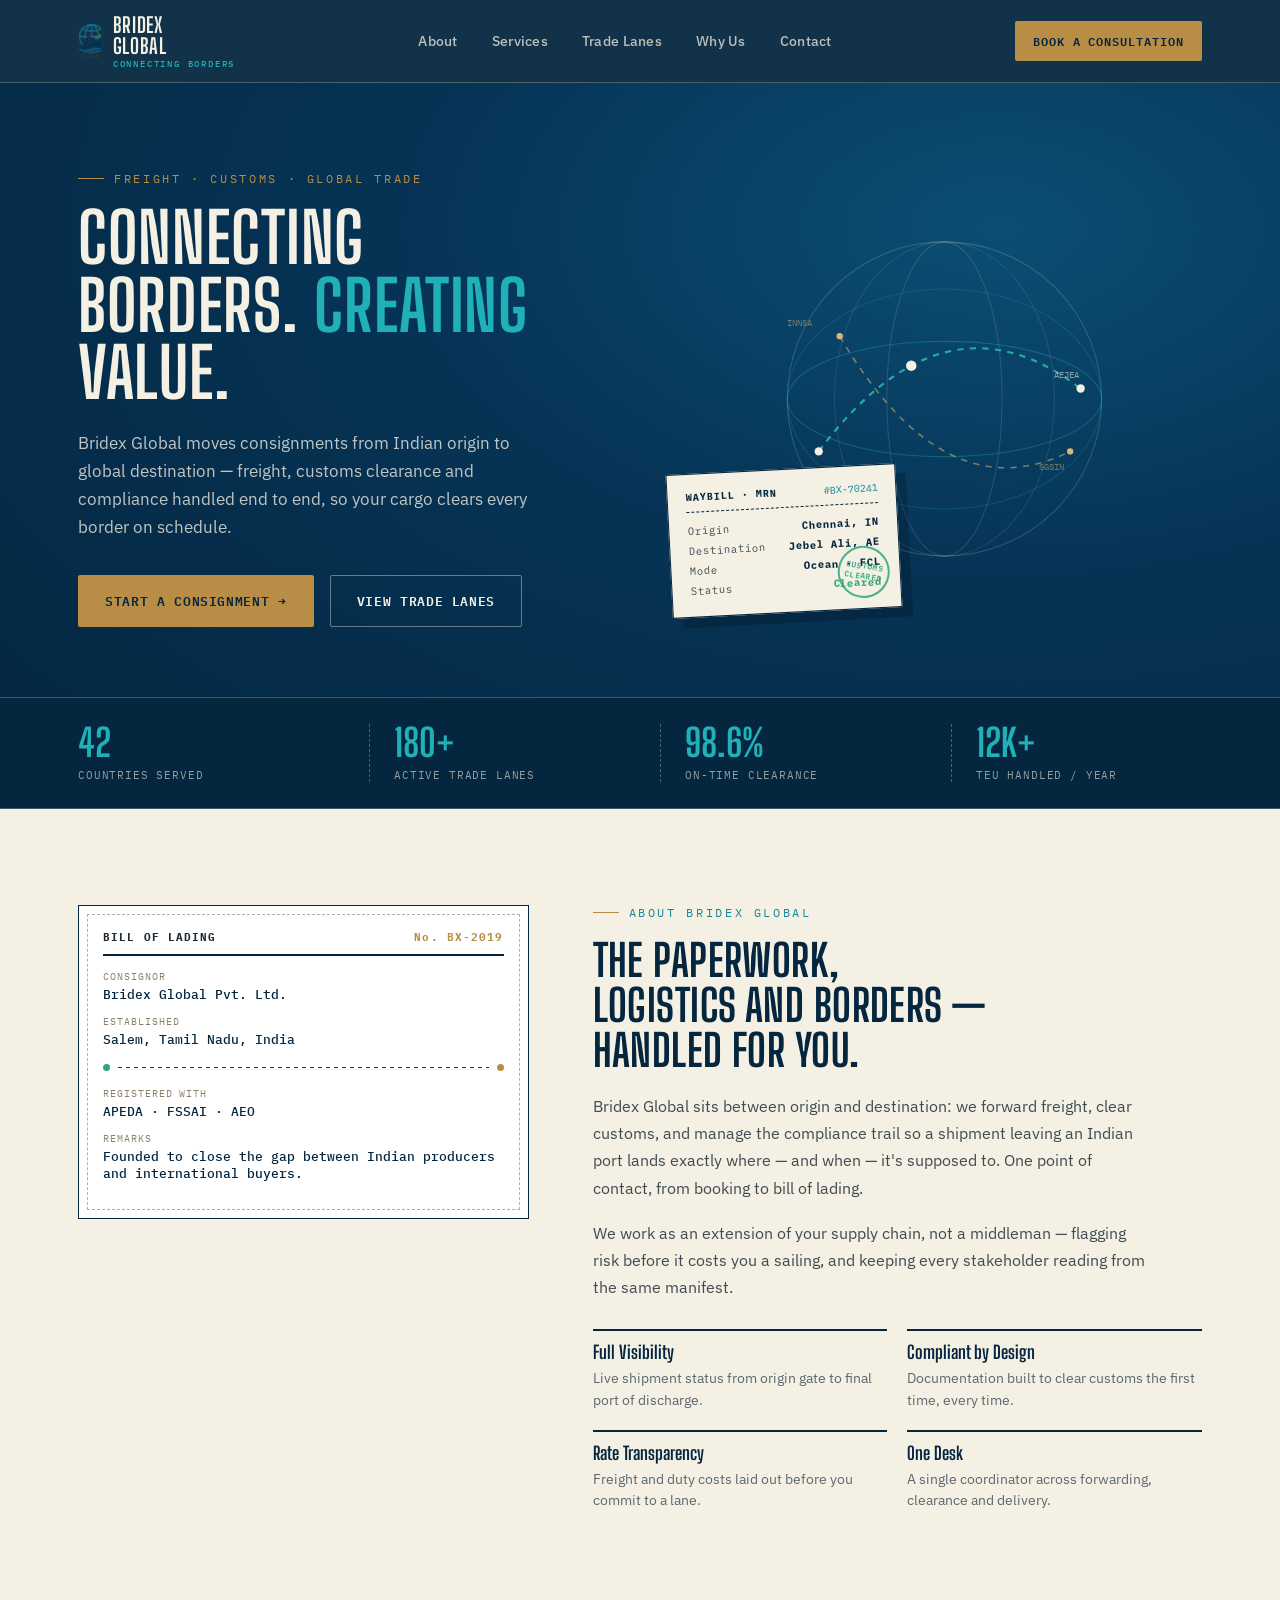
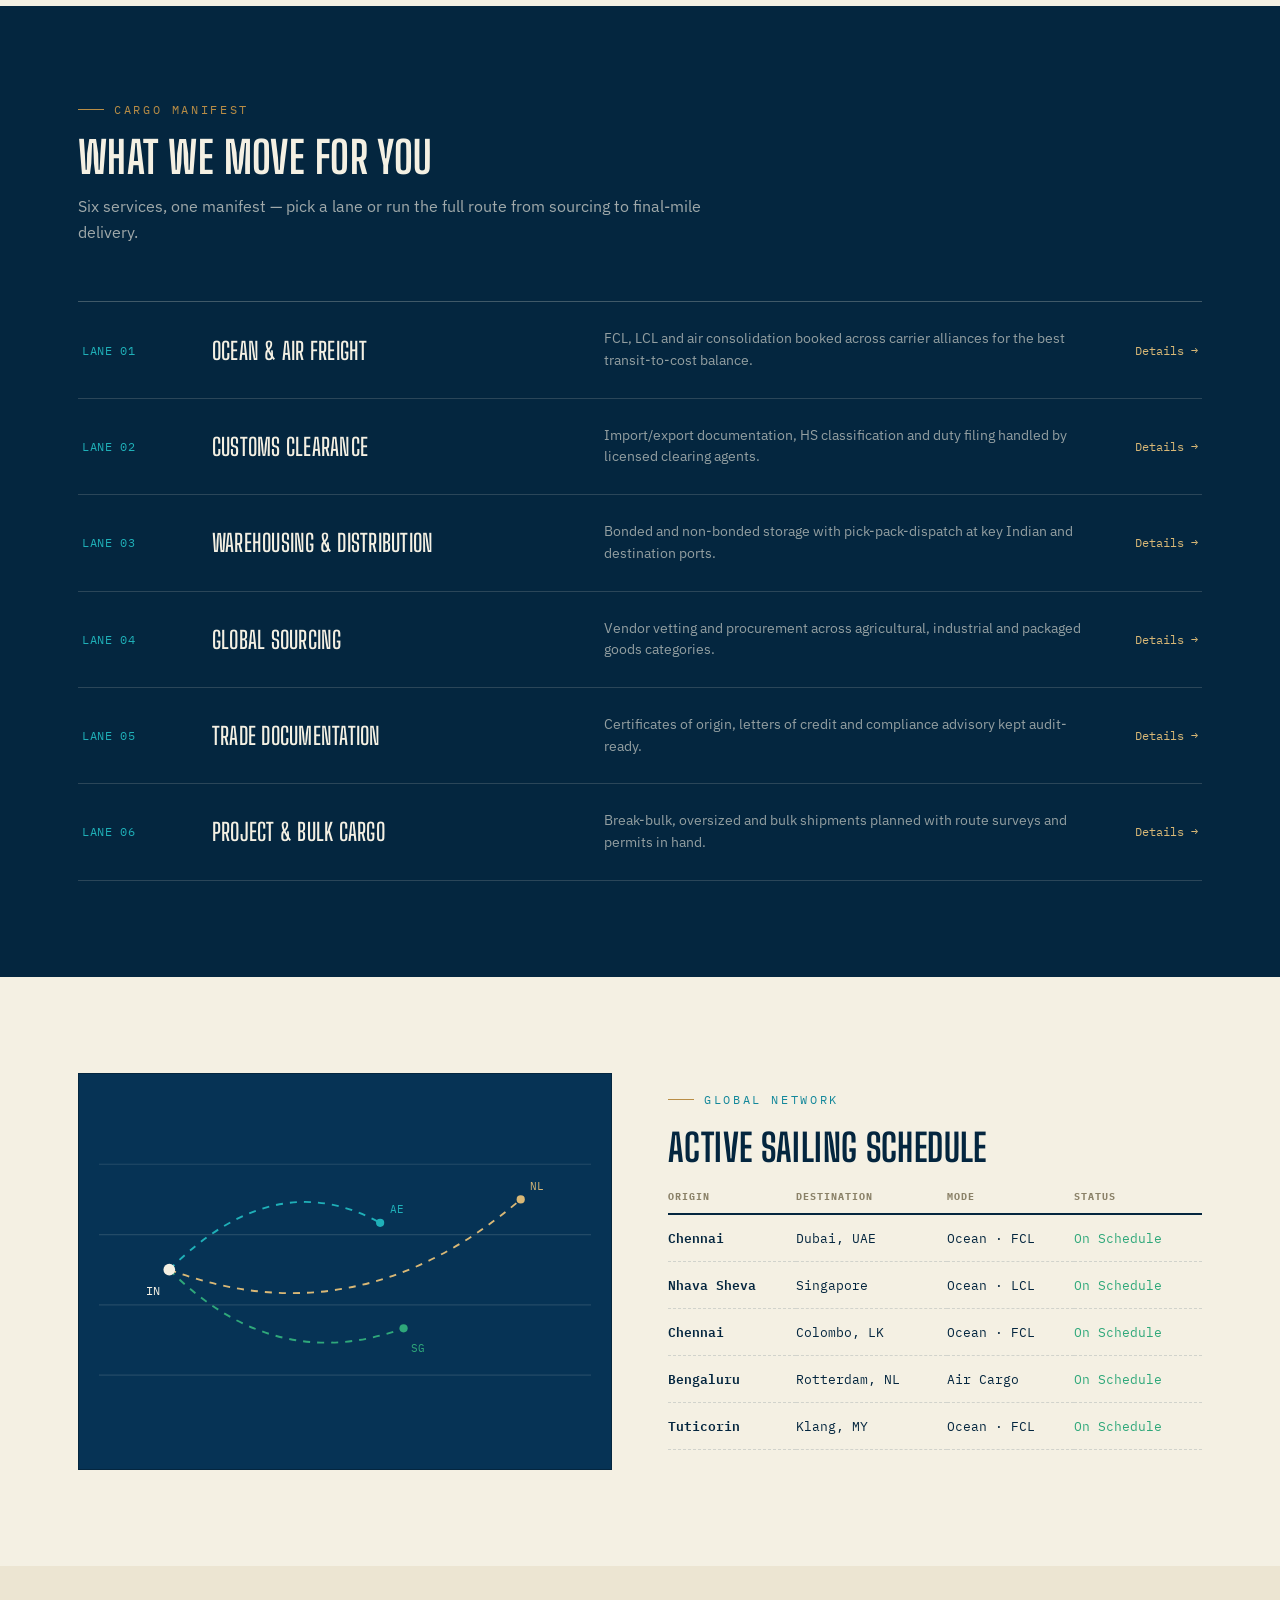
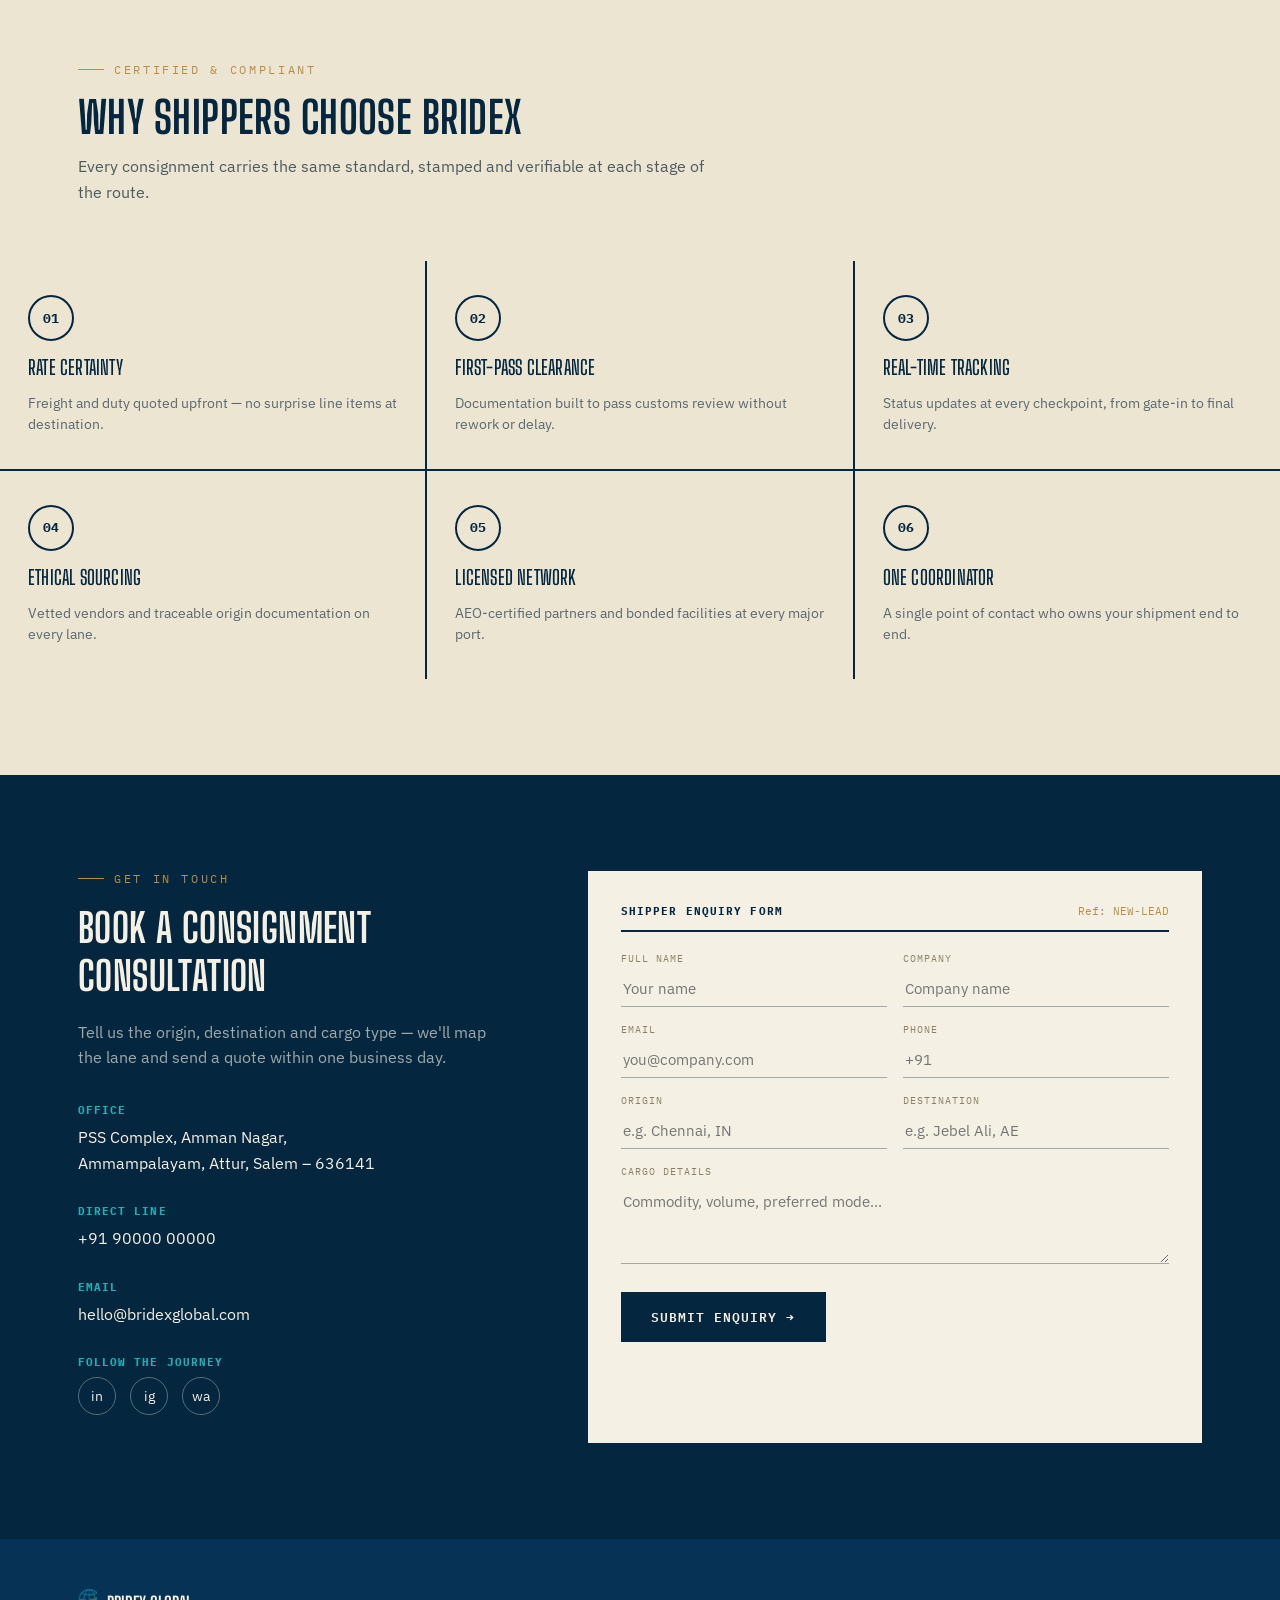
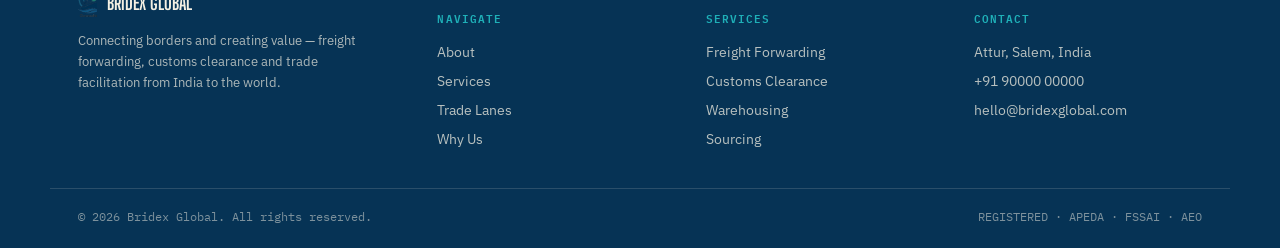
==== index.html @ 154c0a89 "Inital commit" ====
<!DOCTYPE html>
<html lang="en">
<head>
<meta charset="UTF-8">
<meta name="viewport" content="width=device-width, initial-scale=1.0">
<title>Bridex Global — Connecting Borders and Creating Value</title>
<meta name="description" content="Bridex Global is a freight forwarding, customs clearance and global trade facilitation partner connecting India to markets worldwide.">
<link rel="icon" href="assets/icon-web.png">
<link rel="preconnect" href="https://fonts.googleapis.com">
<link rel="preconnect" href="https://fonts.gstatic.com" crossorigin>
<link href="https://fonts.googleapis.com/css2?family=Big+Shoulders+Display:wght@500;600;700;800&family=IBM+Plex+Mono:wght@400;500;600&family=IBM+Plex+Sans:wght@400;500;600;700&display=swap" rel="stylesheet">
<style>
  :root{
    --navy-ink:#04263f;
    --navy:#063355;
    --navy-2:#0a4066;
    --teal:#12879a;
    --teal-bright:#1fb0b8;
    --sea-green:#2fa87a;
    --paper:#f4f0e3;
    --paper-2:#ece5d2;
    --brass:#b98d46;
    --brass-light:#d9b876;
    --ink:#1c2b33;
    --line:rgba(4,38,63,0.14);
    --line-light:rgba(244,240,227,0.24);
    --max:1180px;
    --radius:2px;
  }
  *{box-sizing:border-box;}
  html{scroll-behavior:smooth;}
  body{
    margin:0;
    background:var(--paper);
    color:var(--ink);
    font-family:'IBM Plex Sans', sans-serif;
    -webkit-font-smoothing:antialiased;
  }
  h1,h2,h3,h4{
    font-family:'Big Shoulders Display', sans-serif;
    text-transform:uppercase;
    letter-spacing:0.01em;
    margin:0;
    font-weight:700;
    color:var(--navy-ink);
  }
  .mono{font-family:'IBM Plex Mono', monospace;}
  a{color:inherit;text-decoration:none;}
  img{max-width:100%;display:block;}
  .wrap{max-width:var(--max);margin:0 auto;padding:0 28px;}
  .eyebrow{
    font-family:'IBM Plex Mono', monospace;
    font-size:12px;
    letter-spacing:0.22em;
    text-transform:uppercase;
    color:var(--brass);
    display:flex;
    align-items:center;
    gap:10px;
    margin-bottom:18px;
  }
  .eyebrow::before{content:"";width:26px;height:1px;background:var(--brass);display:inline-block;}
  :focus-visible{outline:2px solid var(--brass);outline-offset:3px;}

  /* ================= NAV ================= */
  header{
    position:sticky;top:0;z-index:100;
    background:rgba(4,38,63,0.94);
    backdrop-filter:blur(8px);
    border-bottom:1px solid var(--line-light);
  }
  .nav{
    max-width:var(--max);margin:0 auto;padding:14px 28px;
    display:flex;align-items:center;justify-content:space-between;
    gap:24px;
  }
  .brand{display:flex;align-items:center;gap:12px;color:var(--paper);}
  .brand img{height:34px;width:auto;}
  .brand .word{font-family:'Big Shoulders Display';font-weight:700;font-size:21px;letter-spacing:0.03em;line-height:1;}
  .brand .word span{display:block;font-family:'IBM Plex Mono';font-size:9px;letter-spacing:0.2em;color:var(--teal-bright);font-weight:500;margin-top:3px;}
  nav.links{display:flex;gap:34px;}
  nav.links a{
    color:var(--paper);opacity:0.75;font-size:14px;font-weight:500;
    letter-spacing:0.02em;
    transition:opacity .2s;
    position:relative;
  }
  nav.links a:hover{opacity:1;}
  .nav-cta{
    background:var(--brass);color:var(--navy-ink);
    font-family:'IBM Plex Mono';font-size:12px;font-weight:600;
    letter-spacing:0.08em;text-transform:uppercase;
    padding:10px 18px;border-radius:var(--radius);
    white-space:nowrap;
    transition:background .2s;
  }
  .nav-cta:hover{background:var(--brass-light);}
  .burger{display:none;flex-direction:column;gap:5px;background:none;border:none;cursor:pointer;padding:6px;}
  .burger span{width:22px;height:2px;background:var(--paper);display:block;}

  /* ================= HERO ================= */
  .hero{
    background:radial-gradient(ellipse at 78% 20%, #0b4e73 0%, var(--navy) 42%, var(--navy-ink) 100%);
    color:var(--paper);
    padding:88px 0 0;
    position:relative;
    overflow:hidden;
  }
  .hero .wrap{
    display:grid;grid-template-columns:1.05fr 0.95fr;gap:40px;
    align-items:center;
    padding-bottom:70px;
  }
  .hero h1{
    color:var(--paper);
    font-size:clamp(40px,5.4vw,70px);
    line-height:0.98;
    margin-bottom:22px;
  }
  .hero h1 .accent{color:var(--teal-bright);}
  .hero p.lead{
    font-size:17px;line-height:1.65;color:rgba(244,240,227,0.78);
    max-width:480px;margin-bottom:34px;
  }
  .btn-row{display:flex;gap:16px;flex-wrap:wrap;}
  .btn{
    padding:14px 26px;border-radius:var(--radius);
    font-family:'IBM Plex Mono';font-size:13px;font-weight:600;
    letter-spacing:0.05em;text-transform:uppercase;
    display:inline-flex;align-items:center;gap:10px;
    transition:transform .2s, background .2s, border-color .2s;
    border:1px solid transparent;
  }
  .btn-primary{background:var(--brass);color:var(--navy-ink);}
  .btn-primary:hover{background:var(--brass-light);transform:translateY(-2px);}
  .btn-ghost{border-color:rgba(244,240,227,0.4);color:var(--paper);}
  .btn-ghost:hover{border-color:var(--teal-bright);color:var(--teal-bright);transform:translateY(-2px);}

  /* globe/manifest visual */
  .hero-visual{position:relative;height:440px;}
  .globe-svg{width:100%;height:100%;}
  .manifest-card{
    position:absolute;left:-18px;bottom:6px;
    width:230px;background:var(--paper);color:var(--navy-ink);
    border:1px solid var(--navy-ink);
    padding:16px 18px;
    box-shadow:10px 10px 0 rgba(0,0,0,0.18);
    transform:rotate(-3deg);
  }
  .manifest-card .mc-head{
    display:flex;justify-content:space-between;align-items:baseline;
    border-bottom:1px dashed var(--navy-ink);padding-bottom:8px;margin-bottom:8px;
  }
  .manifest-card .mc-head b{font-family:'IBM Plex Mono';font-size:10px;letter-spacing:0.1em;}
  .manifest-card .mc-head span{font-family:'IBM Plex Mono';font-size:10px;color:var(--teal);}
  .manifest-card .mc-row{
    display:flex;justify-content:space-between;
    font-family:'IBM Plex Mono';font-size:10.5px;padding:3px 0;color:#3a4a52;
  }
  .manifest-card .mc-row b{color:var(--navy-ink);}
  .manifest-card .stamp{
    position:absolute;right:10px;bottom:10px;
    width:52px;height:52px;border-radius:50%;
    border:2px solid var(--sea-green);color:var(--sea-green);
    display:flex;align-items:center;justify-content:center;
    font-family:'IBM Plex Mono';font-size:8px;font-weight:700;
    letter-spacing:0.05em;text-align:center;line-height:1.2;
    transform:rotate(12deg);opacity:0.85;
  }

  /* ================= MANIFEST STRIP ================= */
  .strip{
    background:var(--navy-ink);
    border-top:1px solid var(--line-light);
    border-bottom:1px solid var(--line-light);
  }
  .strip .wrap{
    display:grid;grid-template-columns:repeat(4,1fr);
    padding:26px 28px;
  }
  .strip .item{
    padding:0 24px;border-left:1px dashed rgba(244,240,227,0.3);
    color:var(--paper);
  }
  .strip .item:first-child{border-left:none;padding-left:0;}
  .strip .num{
    font-family:'Big Shoulders Display';font-size:38px;font-weight:700;
    color:var(--teal-bright);line-height:1;
  }
  .strip .label{
    font-family:'IBM Plex Mono';font-size:10.5px;letter-spacing:0.08em;
    text-transform:uppercase;color:rgba(244,240,227,0.6);margin-top:6px;
  }

  /* ================= SECTION generic ================= */
  section{padding:96px 0;}
  .section-head{max-width:640px;margin-bottom:56px;}
  .section-head h2{font-size:clamp(30px,3.6vw,44px);line-height:1.02;}
  .section-head p{font-size:16px;color:#4c5a61;margin-top:14px;line-height:1.6;}

  /* ================= ABOUT ================= */
  .about{background:var(--paper);}
  .about .wrap{display:grid;grid-template-columns:0.85fr 1.15fr;gap:64px;align-items:start;}
  .waybill{
    background:#fff;border:1px solid var(--navy-ink);padding:24px;
    position:relative;
  }
  .waybill::before{
    content:"";position:absolute;inset:8px;border:1px dashed rgba(4,38,63,0.35);pointer-events:none;
  }
  .waybill .wb-top{
    display:flex;justify-content:space-between;border-bottom:2px solid var(--navy-ink);
    padding-bottom:10px;margin-bottom:14px;
  }
  .waybill .wb-top b{font-family:'IBM Plex Mono';font-size:11px;letter-spacing:0.1em;}
  .waybill .wb-top .no{color:var(--brass);}
  .waybill .field{margin-bottom:12px;}
  .waybill .field label{
    display:block;font-family:'IBM Plex Mono';font-size:9.5px;letter-spacing:0.1em;
    text-transform:uppercase;color:#8a8168;margin-bottom:3px;
  }
  .waybill .field .val{font-family:'IBM Plex Mono';font-size:13px;color:var(--navy-ink);font-weight:500;}
  .waybill .route-line{
    display:flex;align-items:center;gap:8px;margin:16px 0;
    font-family:'IBM Plex Mono';font-size:12px;color:var(--navy);
  }
  .waybill .route-line .dot{width:7px;height:7px;border-radius:50%;background:var(--sea-green);}
  .waybill .route-line .dash{flex:1;height:1px;background:repeating-linear-gradient(90deg,var(--navy) 0 4px,transparent 4px 8px);}

  .about-copy h2{font-size:clamp(30px,3.6vw,44px);margin-bottom:20px;line-height:1.02;}
  .about-copy p{font-size:16px;line-height:1.7;color:#3f4b52;margin-bottom:18px;max-width:560px;}
  .value-list{list-style:none;margin:28px 0 0;padding:0;display:grid;grid-template-columns:1fr 1fr;gap:20px;}
  .value-list li{
    border-top:2px solid var(--navy-ink);padding-top:10px;
  }
  .value-list li b{display:block;font-family:'Big Shoulders Display';font-size:18px;color:var(--navy-ink);margin-bottom:4px;}
  .value-list li span{font-size:13.5px;color:#5b6870;line-height:1.5;}

  /* ================= SERVICES (manifest ledger) ================= */
  .services{background:var(--navy-ink);color:var(--paper);}
  .services .section-head h2{color:var(--paper);}
  .services .section-head p{color:rgba(244,240,227,0.65);}
  .ledger{border-top:1px solid rgba(244,240,227,0.25);}
  .ledger-row{
    display:grid;grid-template-columns:110px 1fr 1.3fr 90px;
    gap:20px;align-items:center;
    padding:26px 4px;
    border-bottom:1px solid rgba(244,240,227,0.16);
    transition:background .2s;
  }
  .ledger-row:hover{background:rgba(244,240,227,0.04);}
  .ledger-row .lane{
    font-family:'IBM Plex Mono';font-size:12px;color:var(--teal-bright);letter-spacing:0.05em;
  }
  .ledger-row h3{font-size:24px;color:var(--paper);font-weight:600;letter-spacing:0.01em;}
  .ledger-row p{font-size:14px;color:rgba(244,240,227,0.6);line-height:1.55;margin:0;}
  .ledger-row .arrow{
    font-family:'IBM Plex Mono';font-size:12px;color:var(--brass-light);
    justify-self:end;display:flex;align-items:center;gap:6px;
  }

  /* ================= TRADE LANES / MAP ================= */
  .lanes{background:var(--paper);}
  .lanes .wrap{display:grid;grid-template-columns:1fr 1fr;gap:56px;align-items:center;}
  .lane-map{background:var(--navy);border:1px solid var(--navy-ink);padding:20px;}
  .schedule{border-collapse:collapse;width:100%;}
  .schedule th{
    text-align:left;font-family:'IBM Plex Mono';font-size:10px;letter-spacing:0.1em;
    text-transform:uppercase;color:#8a8168;padding:0 0 10px;border-bottom:2px solid var(--navy-ink);
  }
  .schedule td{
    font-family:'IBM Plex Mono';font-size:12.5px;padding:12px 0;
    border-bottom:1px dashed var(--line);color:var(--navy-ink);
  }
  .schedule td.port{font-weight:600;}
  .schedule td.status{color:var(--sea-green);}

  /* ================= WHY / STAMPS ================= */
  .why{background:var(--paper-2);}
  .stamp-grid{display:grid;grid-template-columns:repeat(3,1fr);gap:2px;background:var(--navy-ink);}
  .stamp-card{
    background:var(--paper-2);padding:34px 28px;min-height:190px;
    display:flex;flex-direction:column;gap:14px;
  }
  .stamp-ring{
    width:46px;height:46px;border-radius:50%;border:2px solid var(--navy-ink);
    display:flex;align-items:center;justify-content:center;
    font-family:'IBM Plex Mono';font-weight:700;font-size:13px;color:var(--navy-ink);
  }
  .stamp-card h4{font-size:20px;font-weight:600;color:var(--navy-ink);}
  .stamp-card p{font-size:13.5px;color:#5b6870;line-height:1.55;margin:0;}

  /* ================= CONTACT ================= */
  .contact{background:var(--navy-ink);color:var(--paper);}
  .contact .section-head h2{color:var(--paper);}
  .contact .section-head p{color:rgba(244,240,227,0.65);}
  .contact .wrap{display:grid;grid-template-columns:0.85fr 1.15fr;gap:56px;}
  .contact-info .ci-block{margin-bottom:28px;}
  .contact-info .ci-block b{
    display:block;font-family:'IBM Plex Mono';font-size:10.5px;letter-spacing:0.1em;
    text-transform:uppercase;color:var(--teal-bright);margin-bottom:8px;
  }
  .contact-info .ci-block div{font-size:16px;color:var(--paper);line-height:1.6;}
  .contact-info .socials{display:flex;gap:14px;margin-top:8px;}
  .contact-info .socials a{
    width:38px;height:38px;border:1px solid rgba(244,240,227,0.35);border-radius:50%;
    display:flex;align-items:center;justify-content:center;font-size:14px;
    transition:border-color .2s, color .2s;color:var(--paper);
  }
  .contact-info .socials a:hover{border-color:var(--teal-bright);color:var(--teal-bright);}

  form.form-manifest{
    background:var(--paper);color:var(--navy-ink);padding:32px;
    border:1px solid rgba(244,240,227,0.3);
  }
  form.form-manifest .form-head{
    display:flex;justify-content:space-between;border-bottom:2px solid var(--navy-ink);
    padding-bottom:12px;margin-bottom:20px;
  }
  form.form-manifest .form-head b{font-family:'IBM Plex Mono';font-size:11px;letter-spacing:0.1em;}
  form.form-manifest .form-head span{font-family:'IBM Plex Mono';font-size:11px;color:var(--brass);}
  .grid-2{display:grid;grid-template-columns:1fr 1fr;gap:16px;}
  .field-group{margin-bottom:16px;}
  .field-group label{
    display:block;font-family:'IBM Plex Mono';font-size:10px;letter-spacing:0.1em;
    text-transform:uppercase;color:#8a8168;margin-bottom:6px;
  }
  .field-group input,.field-group textarea{
    width:100%;border:none;border-bottom:1px solid rgba(4,38,63,0.35);
    background:transparent;font-family:'IBM Plex Sans';font-size:14.5px;
    padding:8px 2px;color:var(--navy-ink);
  }
  .field-group input:focus,.field-group textarea:focus{
    outline:none;border-bottom-color:var(--brass);
  }
  .field-group textarea{resize:vertical;min-height:80px;}
  .submit-btn{
    margin-top:8px;background:var(--navy-ink);color:var(--paper);
    padding:14px 30px;border:none;font-family:'IBM Plex Mono';font-size:13px;
    font-weight:600;letter-spacing:0.08em;text-transform:uppercase;cursor:pointer;
    transition:background .2s;
  }
  .submit-btn:hover{background:var(--navy-2);}

  /* ================= FOOTER ================= */
  footer{background:var(--navy);color:rgba(244,240,227,0.7);padding:50px 0 24px;}
  footer .wrap{display:grid;grid-template-columns:1.4fr 1fr 1fr 1fr;gap:40px;}
  .foot-brand{display:flex;align-items:center;gap:10px;margin-bottom:14px;}
  .foot-brand img{height:28px;}
  .foot-brand span{font-family:'Big Shoulders Display';font-weight:700;font-size:18px;color:var(--paper);}
  footer p.tag{font-size:13px;max-width:280px;line-height:1.6;}
  footer h5{
    font-family:'IBM Plex Mono';font-size:11px;letter-spacing:0.1em;text-transform:uppercase;
    color:var(--teal-bright);margin-bottom:14px;font-weight:600;
  }
  footer ul{list-style:none;margin:0;padding:0;display:flex;flex-direction:column;gap:9px;}
  footer ul a{font-size:14px;color:rgba(244,240,227,0.75);transition:color .2s;}
  footer ul a:hover{color:var(--paper);}
  .foot-bottom{
    max-width:var(--max);margin:40px auto 0;padding:20px 28px 0;
    border-top:1px solid rgba(244,240,227,0.15);
    display:flex;justify-content:space-between;font-family:'IBM Plex Mono';font-size:11.5px;
    color:rgba(244,240,227,0.5);flex-wrap:wrap;gap:10px;
  }

  /* ================= MOTION ================= */
  @keyframes dash{to{stroke-dashoffset:-200;}}
  .route-arc{stroke-dasharray:6 6;animation:dash 8s linear infinite;}
  @keyframes spin-slow{to{transform:rotate(360deg);}}
  .globe-ring{transform-origin:center;animation:spin-slow 60s linear infinite;}
  @keyframes fadeUp{from{opacity:0;transform:translateY(16px);}to{opacity:1;transform:translateY(0);}}
  .reveal{animation:fadeUp .7s ease both;}

  @media (prefers-reduced-motion: reduce){
    .route-arc,.globe-ring{animation:none;}
    html{scroll-behavior:auto;}
  }

  /* ================= RESPONSIVE ================= */
  @media (max-width:980px){
    nav.links{display:none;}
    .burger{display:flex;}
    .hero .wrap{grid-template-columns:1fr;padding-bottom:50px;}
    .hero-visual{height:340px;order:-1;margin-bottom:20px;}
    .manifest-card{left:0;}
    .strip .wrap{grid-template-columns:1fr 1fr;row-gap:22px;}
    .strip .item:nth-child(3){border-left:none;padding-left:0;}
    .about .wrap{grid-template-columns:1fr;gap:40px;}
    .value-list{grid-template-columns:1fr;}
    .ledger-row{grid-template-columns:70px 1fr;grid-template-areas:"lane lane" "title title" "desc desc" "arrow arrow";row-gap:8px;}
    .ledger-row .lane{grid-area:lane;}
    .ledger-row h3{grid-area:title;}
    .ledger-row p{grid-area:desc;}
    .ledger-row .arrow{grid-area:arrow;justify-self:start;}
    .lanes .wrap{grid-template-columns:1fr;}
    .stamp-grid{grid-template-columns:1fr 1fr;}
    .contact .wrap{grid-template-columns:1fr;}
    .grid-2{grid-template-columns:1fr;}
    footer .wrap{grid-template-columns:1fr 1fr;}
  }
  @media (max-width:560px){
    .strip .wrap{grid-template-columns:1fr;}
    .strip .item{border-left:none;padding-left:0;border-top:1px dashed rgba(244,240,227,0.3);padding-top:16px;}
    .strip .item:first-child{border-top:none;padding-top:0;}
    .stamp-grid{grid-template-columns:1fr;}
    footer .wrap{grid-template-columns:1fr;}
  }
</style>
</head>
<body>

<header>
  <div class="nav">
    <a href="#hero" class="brand">
      <img src="assets/icon-web.png" alt="Bridex Global mark">
      <span class="word">BRIDEX<br>GLOBAL<span>CONNECTING BORDERS</span></span>
    </a>
    <nav class="links">
      <a href="#about">About</a>
      <a href="#services">Services</a>
      <a href="#lanes">Trade Lanes</a>
      <a href="#why">Why Us</a>
      <a href="#contact">Contact</a>
    </nav>
    <a href="#contact" class="nav-cta">Book a Consultation</a>
    <button class="burger" aria-label="Open menu" onclick="document.querySelector('nav.links').classList.toggle('open')">
      <span></span><span></span><span></span>
    </button>
  </div>
</header>

<section class="hero" id="hero">
  <div class="wrap">
    <div class="reveal">
      <div class="eyebrow">FREIGHT · CUSTOMS · GLOBAL TRADE</div>
      <h1>Connecting<br>Borders. <span class="accent">Creating</span><br>Value.</h1>
      <p class="lead">Bridex Global moves consignments from Indian origin to global destination — freight, customs clearance and compliance handled end to end, so your cargo clears every border on schedule.</p>
      <div class="btn-row">
        <a href="#contact" class="btn btn-primary">Start a Consignment →</a>
        <a href="#lanes" class="btn btn-ghost">View Trade Lanes</a>
      </div>
    </div>

    <div class="hero-visual reveal" style="animation-delay:.15s">
      <svg class="globe-svg" viewBox="0 0 420 420" xmlns="http://www.w3.org/2000/svg" role="img" aria-label="Animated globe showing trade routes">
        <defs>
          <linearGradient id="arcGrad" x1="0%" y1="0%" x2="100%" y2="100%">
            <stop offset="0%" stop-color="#1fb0b8"/>
            <stop offset="100%" stop-color="#2fa87a"/>
          </linearGradient>
        </defs>
        <circle cx="210" cy="210" r="150" fill="none" stroke="rgba(244,240,227,0.18)" stroke-width="1"/>
        <g class="globe-ring">
          <ellipse cx="210" cy="210" rx="150" ry="55" fill="none" stroke="rgba(31,176,184,0.35)" stroke-width="1"/>
          <ellipse cx="210" cy="210" rx="150" ry="105" fill="none" stroke="rgba(31,176,184,0.22)" stroke-width="1"/>
          <ellipse cx="210" cy="210" rx="55" ry="150" fill="none" stroke="rgba(244,240,227,0.14)" stroke-width="1"/>
          <ellipse cx="210" cy="210" rx="105" ry="150" fill="none" stroke="rgba(244,240,227,0.1)" stroke-width="1"/>
        </g>
        <path id="routeA" class="route-arc" d="M 90 260 Q 210 100 340 200" fill="none" stroke="url(#arcGrad)" stroke-width="2"/>
        <path class="route-arc" d="M 110 150 Q 210 320 330 260" fill="none" stroke="rgba(217,184,118,0.55)" stroke-width="1.5" style="animation-delay:-3s"/>
        <circle cx="90" cy="260" r="4" fill="#f4f0e3"/>
        <circle cx="340" cy="200" r="4" fill="#f4f0e3"/>
        <circle cx="110" cy="150" r="3" fill="#d9b876"/>
        <circle cx="330" cy="260" r="3" fill="#d9b876"/>
        <text x="60" y="285" fill="rgba(244,240,227,0.55)" font-family="IBM Plex Mono" font-size="9">INMAA</text>
        <text x="315" y="190" fill="rgba(244,240,227,0.55)" font-family="IBM Plex Mono" font-size="9">AEJEA</text>
        <text x="60" y="140" fill="rgba(217,184,118,0.5)" font-family="IBM Plex Mono" font-size="9">INNSA</text>
        <text x="300" y="278" fill="rgba(217,184,118,0.5)" font-family="IBM Plex Mono" font-size="9">SGSIN</text>
        <g>
          <circle r="5" fill="#f4f0e3">
            <animateMotion dur="6s" repeatCount="indefinite" path="M 90 260 Q 210 100 340 200"/>
          </circle>
        </g>
      </svg>
      <div class="manifest-card">
        <div class="mc-head"><b>WAYBILL · MRN</b><span>#BX-70241</span></div>
        <div class="mc-row"><span>Origin</span><b>Chennai, IN</b></div>
        <div class="mc-row"><span>Destination</span><b>Jebel Ali, AE</b></div>
        <div class="mc-row"><span>Mode</span><b>Ocean · FCL</b></div>
        <div class="mc-row"><span>Status</span><b style="color:#2fa87a">Cleared</b></div>
        <div class="stamp">CUSTOMS<br>CLEARED</div>
      </div>
    </div>
  </div>

  <div class="strip">
    <div class="wrap">
      <div class="item"><div class="num">42</div><div class="label">Countries Served</div></div>
      <div class="item"><div class="num">180+</div><div class="label">Active Trade Lanes</div></div>
      <div class="item"><div class="num">98.6%</div><div class="label">On-Time Clearance</div></div>
      <div class="item"><div class="num">12K+</div><div class="label">TEU Handled / Year</div></div>
    </div>
  </div>
</section>

<section class="about" id="about">
  <div class="wrap">
    <div class="waybill reveal">
      <div class="wb-top"><b>BILL OF LADING</b><b class="no">No. BX-2019</b></div>
      <div class="field"><label>Consignor</label><div class="val">Bridex Global Pvt. Ltd.</div></div>
      <div class="field"><label>Established</label><div class="val">Salem, Tamil Nadu, India</div></div>
      <div class="route-line"><span class="dot"></span><span class="dash"></span><span class="dot" style="background:var(--brass)"></span></div>
      <div class="field"><label>Registered With</label><div class="val">APEDA · FSSAI · AEO</div></div>
      <div class="field"><label>Remarks</label><div class="val">Founded to close the gap between Indian producers and international buyers.</div></div>
    </div>

    <div class="about-copy reveal" style="animation-delay:.1s">
      <div class="eyebrow" style="color:var(--teal)">ABOUT BRIDEX GLOBAL</div>
      <h2>The paperwork,<br>logistics and borders —<br>handled for you.</h2>
      <p>Bridex Global sits between origin and destination: we forward freight, clear customs, and manage the compliance trail so a shipment leaving an Indian port lands exactly where — and when — it's supposed to. One point of contact, from booking to bill of lading.</p>
      <p>We work as an extension of your supply chain, not a middleman — flagging risk before it costs you a sailing, and keeping every stakeholder reading from the same manifest.</p>
      <ul class="value-list">
        <li><b>Full Visibility</b><span>Live shipment status from origin gate to final port of discharge.</span></li>
        <li><b>Compliant by Design</b><span>Documentation built to clear customs the first time, every time.</span></li>
        <li><b>Rate Transparency</b><span>Freight and duty costs laid out before you commit to a lane.</span></li>
        <li><b>One Desk</b><span>A single coordinator across forwarding, clearance and delivery.</span></li>
      </ul>
    </div>
  </div>
</section>

<section class="services" id="services">
  <div class="wrap">
    <div class="section-head reveal">
      <div class="eyebrow">CARGO MANIFEST</div>
      <h2>What we move for you</h2>
      <p>Six services, one manifest — pick a lane or run the full route from sourcing to final-mile delivery.</p>
    </div>
    <div class="ledger">
      <div class="ledger-row"><div class="lane">LANE 01</div><h3>Ocean &amp; Air Freight</h3><p>FCL, LCL and air consolidation booked across carrier alliances for the best transit-to-cost balance.</p><div class="arrow">Details →</div></div>
      <div class="ledger-row"><div class="lane">LANE 02</div><h3>Customs Clearance</h3><p>Import/export documentation, HS classification and duty filing handled by licensed clearing agents.</p><div class="arrow">Details →</div></div>
      <div class="ledger-row"><div class="lane">LANE 03</div><h3>Warehousing &amp; Distribution</h3><p>Bonded and non-bonded storage with pick-pack-dispatch at key Indian and destination ports.</p><div class="arrow">Details →</div></div>
      <div class="ledger-row"><div class="lane">LANE 04</div><h3>Global Sourcing</h3><p>Vendor vetting and procurement across agricultural, industrial and packaged goods categories.</p><div class="arrow">Details →</div></div>
      <div class="ledger-row"><div class="lane">LANE 05</div><h3>Trade Documentation</h3><p>Certificates of origin, letters of credit and compliance advisory kept audit-ready.</p><div class="arrow">Details →</div></div>
      <div class="ledger-row"><div class="lane">LANE 06</div><h3>Project &amp; Bulk Cargo</h3><p>Break-bulk, oversized and bulk shipments planned with route surveys and permits in hand.</p><div class="arrow">Details →</div></div>
    </div>
  </div>
</section>

<section class="lanes" id="lanes">
  <div class="wrap">
    <div class="lane-map reveal">
      <svg viewBox="0 0 420 300" xmlns="http://www.w3.org/2000/svg" role="img" aria-label="Map of active trade lanes">
        <rect x="0" y="0" width="420" height="300" fill="none"/>
        <g stroke="rgba(244,240,227,0.12)" stroke-width="1">
          <line x1="0" y1="60" x2="420" y2="60"/><line x1="0" y1="120" x2="420" y2="120"/>
          <line x1="0" y1="180" x2="420" y2="180"/><line x1="0" y1="240" x2="420" y2="240"/>
        </g>
        <path class="route-arc" d="M 60 150 Q 150 60 240 110" fill="none" stroke="#1fb0b8" stroke-width="1.6"/>
        <path class="route-arc" d="M 60 150 Q 150 240 260 200" fill="none" stroke="#2fa87a" stroke-width="1.6" style="animation-delay:-2s"/>
        <path class="route-arc" d="M 60 150 Q 220 210 360 90" fill="none" stroke="#d9b876" stroke-width="1.6" style="animation-delay:-5s"/>
        <circle cx="60" cy="150" r="5" fill="#f4f0e3"/>
        <circle cx="240" cy="110" r="3.5" fill="#1fb0b8"/>
        <circle cx="260" cy="200" r="3.5" fill="#2fa87a"/>
        <circle cx="360" cy="90" r="3.5" fill="#d9b876"/>
        <text x="40" y="172" fill="#f4f0e3" font-family="IBM Plex Mono" font-size="10">IN</text>
        <text x="248" y="102" fill="#1fb0b8" font-family="IBM Plex Mono" font-size="9">AE</text>
        <text x="266" y="220" fill="#2fa87a" font-family="IBM Plex Mono" font-size="9">SG</text>
        <text x="368" y="82" fill="#d9b876" font-family="IBM Plex Mono" font-size="9">NL</text>
      </svg>
    </div>
    <div class="reveal" style="animation-delay:.1s">
      <div class="eyebrow" style="color:var(--teal)">GLOBAL NETWORK</div>
      <h2 style="font-size:clamp(28px,3.2vw,38px);margin-bottom:20px;">Active sailing schedule</h2>
      <table class="schedule">
        <thead><tr><th>Origin</th><th>Destination</th><th>Mode</th><th>Status</th></tr></thead>
        <tbody>
          <tr><td class="port">Chennai</td><td>Dubai, UAE</td><td>Ocean · FCL</td><td class="status">On Schedule</td></tr>
          <tr><td class="port">Nhava Sheva</td><td>Singapore</td><td>Ocean · LCL</td><td class="status">On Schedule</td></tr>
          <tr><td class="port">Chennai</td><td>Colombo, LK</td><td>Ocean · FCL</td><td class="status">On Schedule</td></tr>
          <tr><td class="port">Bengaluru</td><td>Rotterdam, NL</td><td>Air Cargo</td><td class="status">On Schedule</td></tr>
          <tr><td class="port">Tuticorin</td><td>Klang, MY</td><td>Ocean · FCL</td><td class="status">On Schedule</td></tr>
        </tbody>
      </table>
    </div>
  </div>
</section>

<section class="why" id="why">
  <div class="wrap" style="margin-bottom:0;">
    <div class="section-head reveal">
      <div class="eyebrow">CERTIFIED &amp; COMPLIANT</div>
      <h2>Why shippers choose Bridex</h2>
      <p>Every consignment carries the same standard, stamped and verifiable at each stage of the route.</p>
    </div>
  </div>
  <div class="stamp-grid">
    <div class="stamp-card"><div class="stamp-ring">01</div><h4>Rate Certainty</h4><p>Freight and duty quoted upfront — no surprise line items at destination.</p></div>
    <div class="stamp-card"><div class="stamp-ring">02</div><h4>First-Pass Clearance</h4><p>Documentation built to pass customs review without rework or delay.</p></div>
    <div class="stamp-card"><div class="stamp-ring">03</div><h4>Real-Time Tracking</h4><p>Status updates at every checkpoint, from gate-in to final delivery.</p></div>
    <div class="stamp-card"><div class="stamp-ring">04</div><h4>Ethical Sourcing</h4><p>Vetted vendors and traceable origin documentation on every lane.</p></div>
    <div class="stamp-card"><div class="stamp-ring">05</div><h4>Licensed Network</h4><p>AEO-certified partners and bonded facilities at every major port.</p></div>
    <div class="stamp-card"><div class="stamp-ring">06</div><h4>One Coordinator</h4><p>A single point of contact who owns your shipment end to end.</p></div>
  </div>
</section>

<section class="contact" id="contact">
  <div class="wrap">
    <div class="reveal">
      <div class="eyebrow">GET IN TOUCH</div>
      <h2 style="color:var(--paper);font-size:clamp(28px,3.4vw,40px);margin-bottom:20px;">Book a consignment consultation</h2>
      <p style="color:rgba(244,240,227,0.65);font-size:15.5px;line-height:1.65;max-width:420px;margin-bottom:32px;">Tell us the origin, destination and cargo type — we'll map the lane and send a quote within one business day.</p>

      <div class="contact-info">
        <div class="ci-block"><b>Office</b><div>PSS Complex, Amman Nagar,<br>Ammampalayam, Attur, Salem – 636141</div></div>
        <div class="ci-block"><b>Direct Line</b><div>+91 90000 00000</div></div>
        <div class="ci-block"><b>Email</b><div>hello@bridexglobal.com</div></div>
        <div class="ci-block">
          <b>Follow the Journey</b>
          <div class="socials">
            <a href="#" aria-label="LinkedIn">in</a>
            <a href="#" aria-label="Instagram">ig</a>
            <a href="#" aria-label="WhatsApp">wa</a>
          </div>
        </div>
      </div>
    </div>

    <form class="form-manifest reveal" style="animation-delay:.1s" onsubmit="event.preventDefault(); this.querySelector('.submit-btn').textContent='Manifest Sent ✓';">
      <div class="form-head"><b>SHIPPER ENQUIRY FORM</b><span>Ref: NEW-LEAD</span></div>
      <div class="grid-2">
        <div class="field-group"><label>Full Name</label><input type="text" required placeholder="Your name"></div>
        <div class="field-group"><label>Company</label><input type="text" placeholder="Company name"></div>
      </div>
      <div class="grid-2">
        <div class="field-group"><label>Email</label><input type="email" required placeholder="you@company.com"></div>
        <div class="field-group"><label>Phone</label><input type="tel" placeholder="+91"></div>
      </div>
      <div class="grid-2">
        <div class="field-group"><label>Origin</label><input type="text" placeholder="e.g. Chennai, IN"></div>
        <div class="field-group"><label>Destination</label><input type="text" placeholder="e.g. Jebel Ali, AE"></div>
      </div>
      <div class="field-group"><label>Cargo Details</label><textarea placeholder="Commodity, volume, preferred mode..."></textarea></div>
      <button type="submit" class="submit-btn">Submit Enquiry →</button>
    </form>
  </div>
</section>

<footer>
  <div class="wrap">
    <div>
      <div class="foot-brand"><img src="assets/icon-web.png" alt="Bridex Global"><span>BRIDEX GLOBAL</span></div>
      <p class="tag">Connecting borders and creating value — freight forwarding, customs clearance and trade facilitation from India to the world.</p>
    </div>
    <div>
      <h5>Navigate</h5>
      <ul><li><a href="#about">About</a></li><li><a href="#services">Services</a></li><li><a href="#lanes">Trade Lanes</a></li><li><a href="#why">Why Us</a></li></ul>
    </div>
    <div>
      <h5>Services</h5>
      <ul><li><a href="#services">Freight Forwarding</a></li><li><a href="#services">Customs Clearance</a></li><li><a href="#services">Warehousing</a></li><li><a href="#services">Sourcing</a></li></ul>
    </div>
    <div>
      <h5>Contact</h5>
      <ul><li><a href="#contact">Attur, Salem, India</a></li><li><a href="#contact">+91 90000 00000</a></li><li><a href="#contact">hello@bridexglobal.com</a></li></ul>
    </div>
  </div>
  <div class="foot-bottom">
    <span>© 2026 Bridex Global. All rights reserved.</span>
    <span>REGISTERED · APEDA · FSSAI · AEO</span>
  </div>
</footer>

<script>
  // mobile nav toggle style injection
  const style = document.createElement('style');
  style.textContent = `
    nav.links.open{
      display:flex;flex-direction:column;position:absolute;top:100%;left:0;right:0;
      background:var(--navy-ink,#04263f);padding:20px 28px;gap:18px;border-top:1px solid rgba(244,240,227,0.15);
    }
  `;
  document.head.appendChild(style);

  // scroll reveal
  const io = new IntersectionObserver((entries)=>{
    entries.forEach(e=>{
      if(e.isIntersecting){ e.target.style.animationPlayState='running'; io.unobserve(e.target); }
    });
  },{threshold:0.15});
  document.querySelectorAll('.section-head, .ledger-row, .stamp-card').forEach(el=>{
    el.classList.add('reveal');
    el.style.animationPlayState='paused';
    io.observe(el);
  });
</script>

</body>
</html>
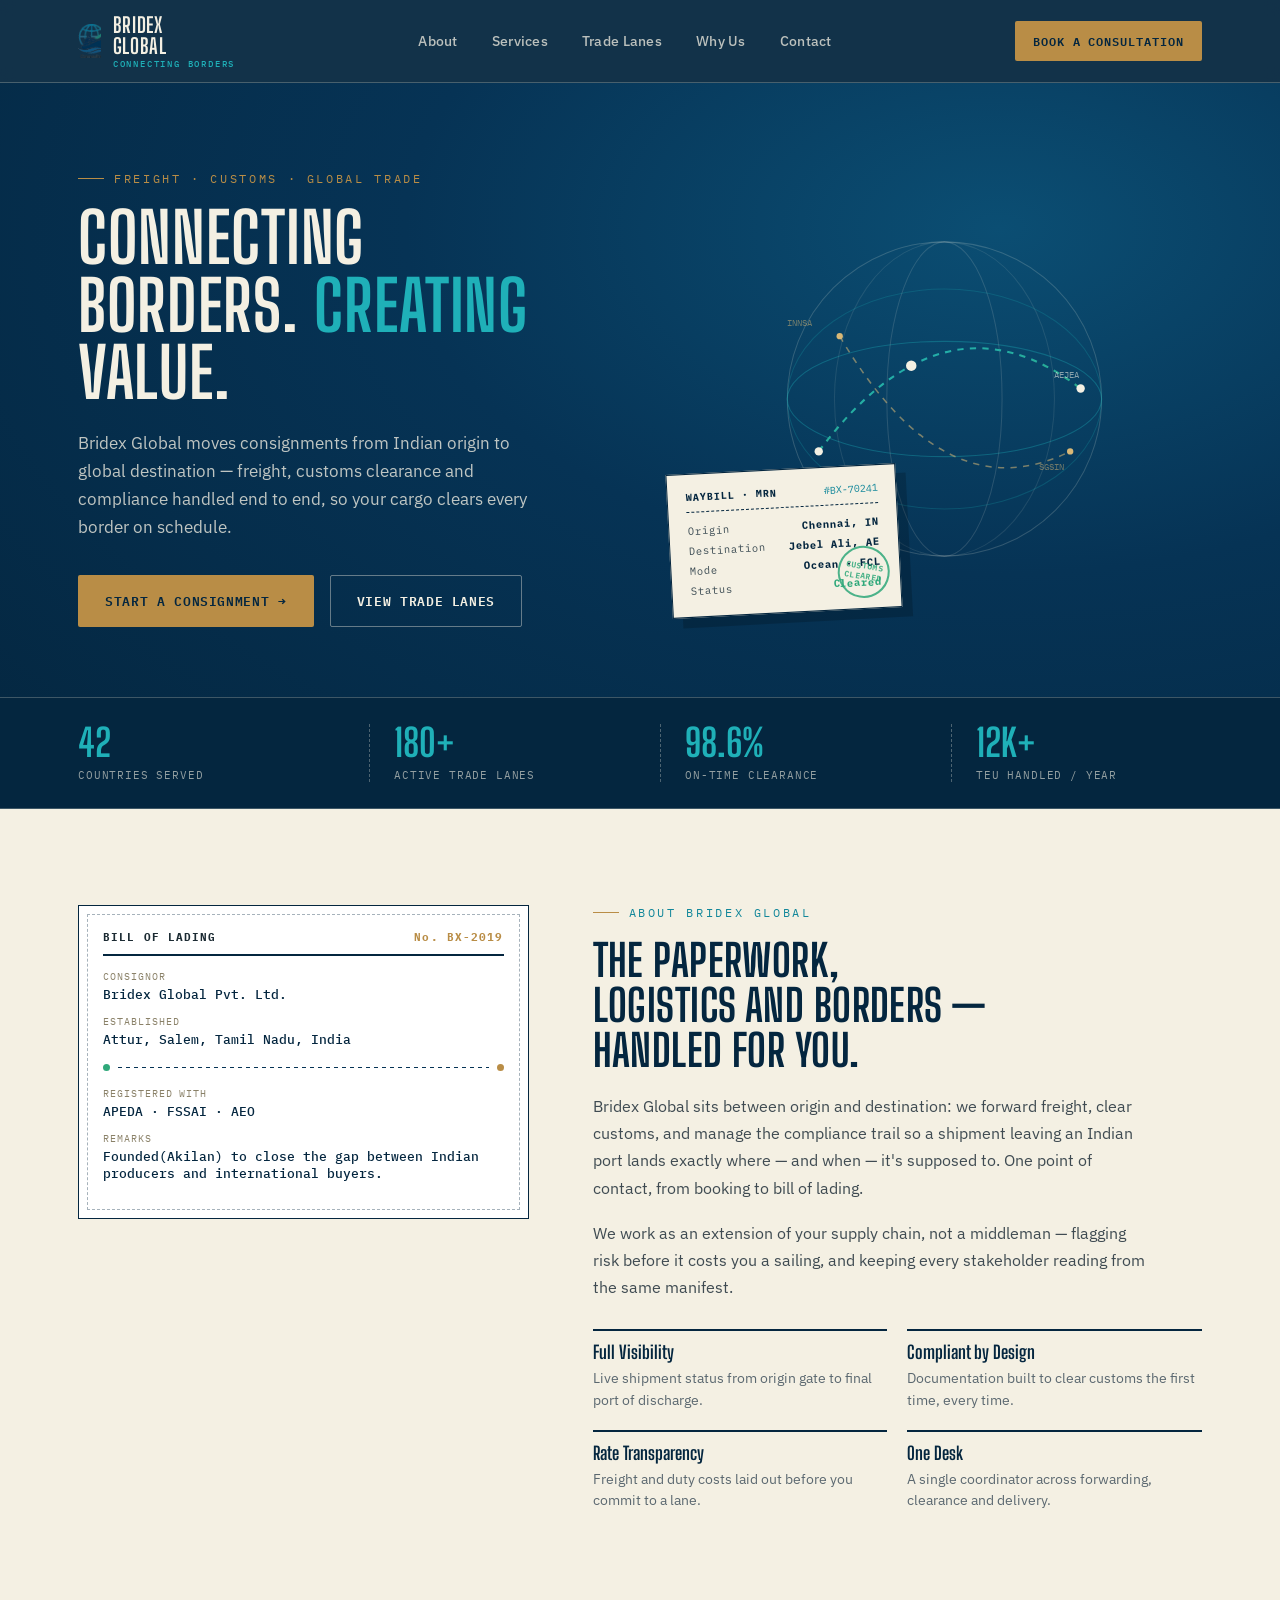
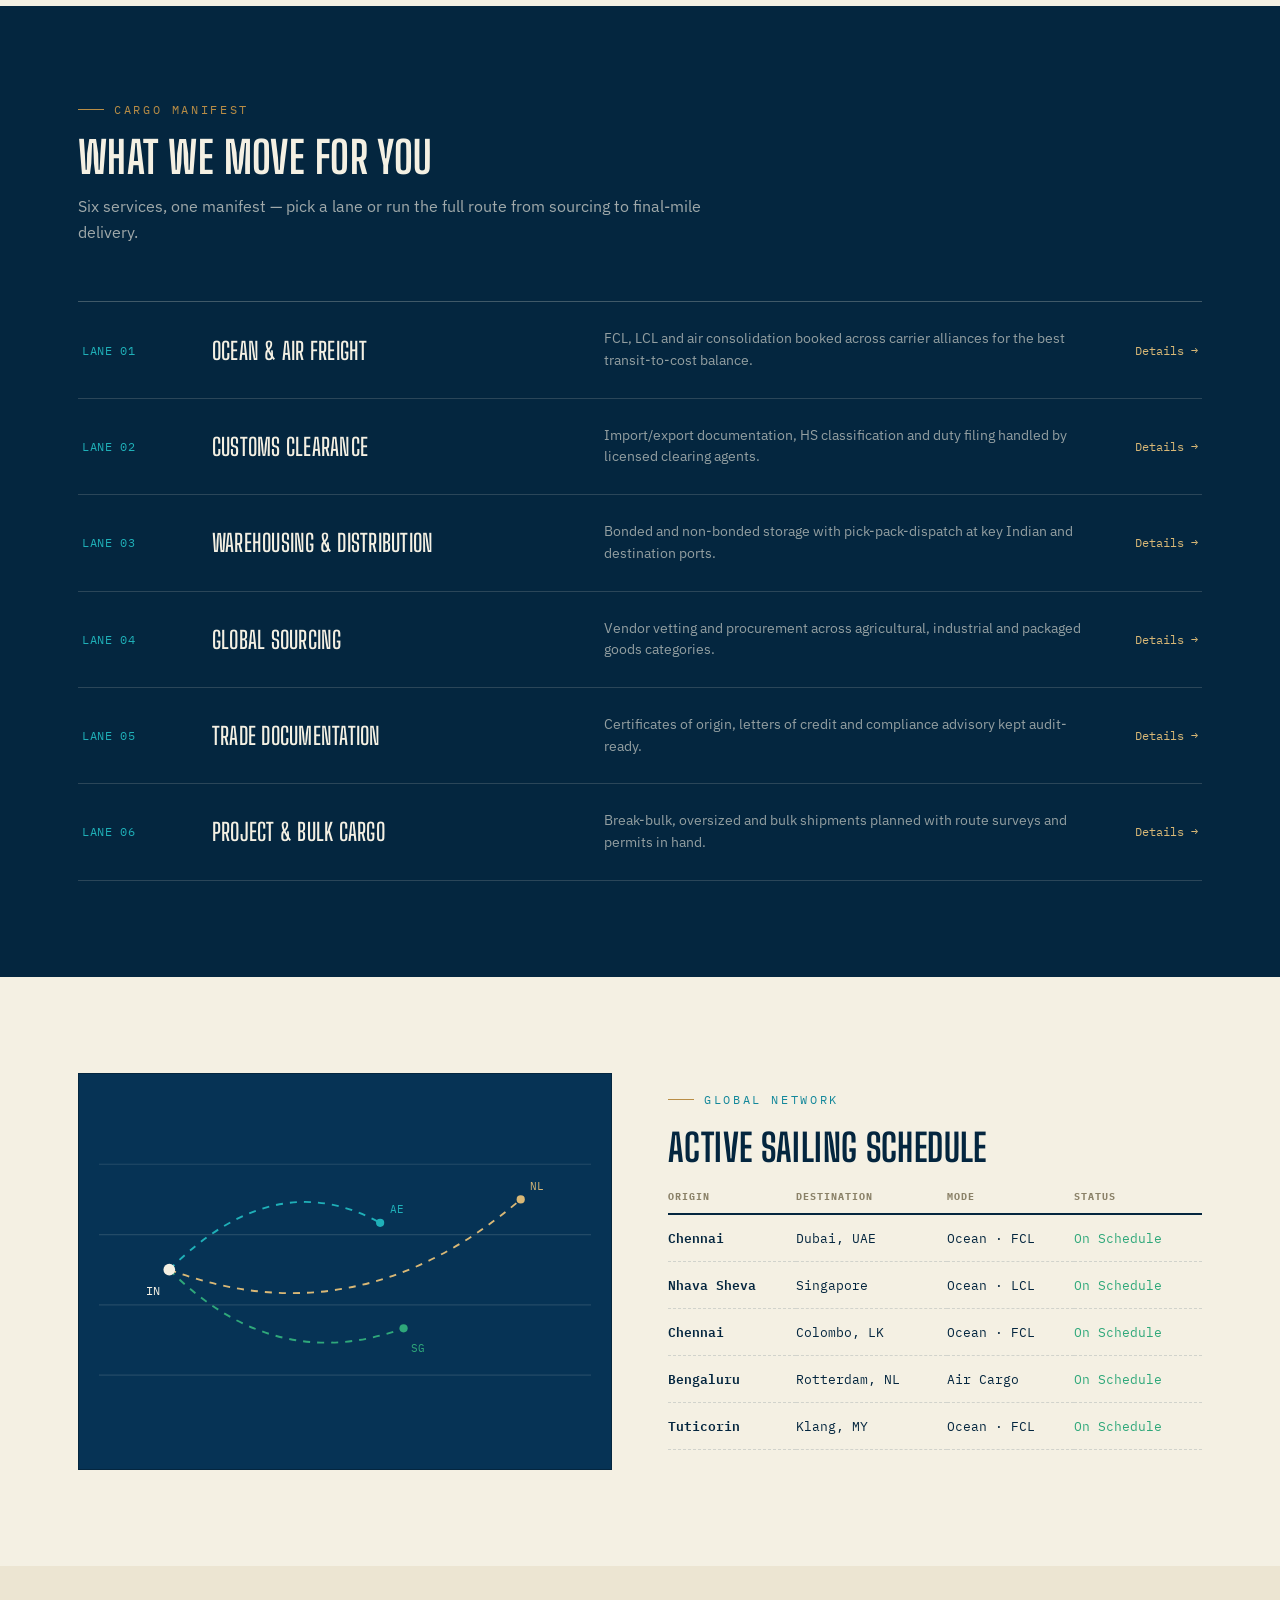
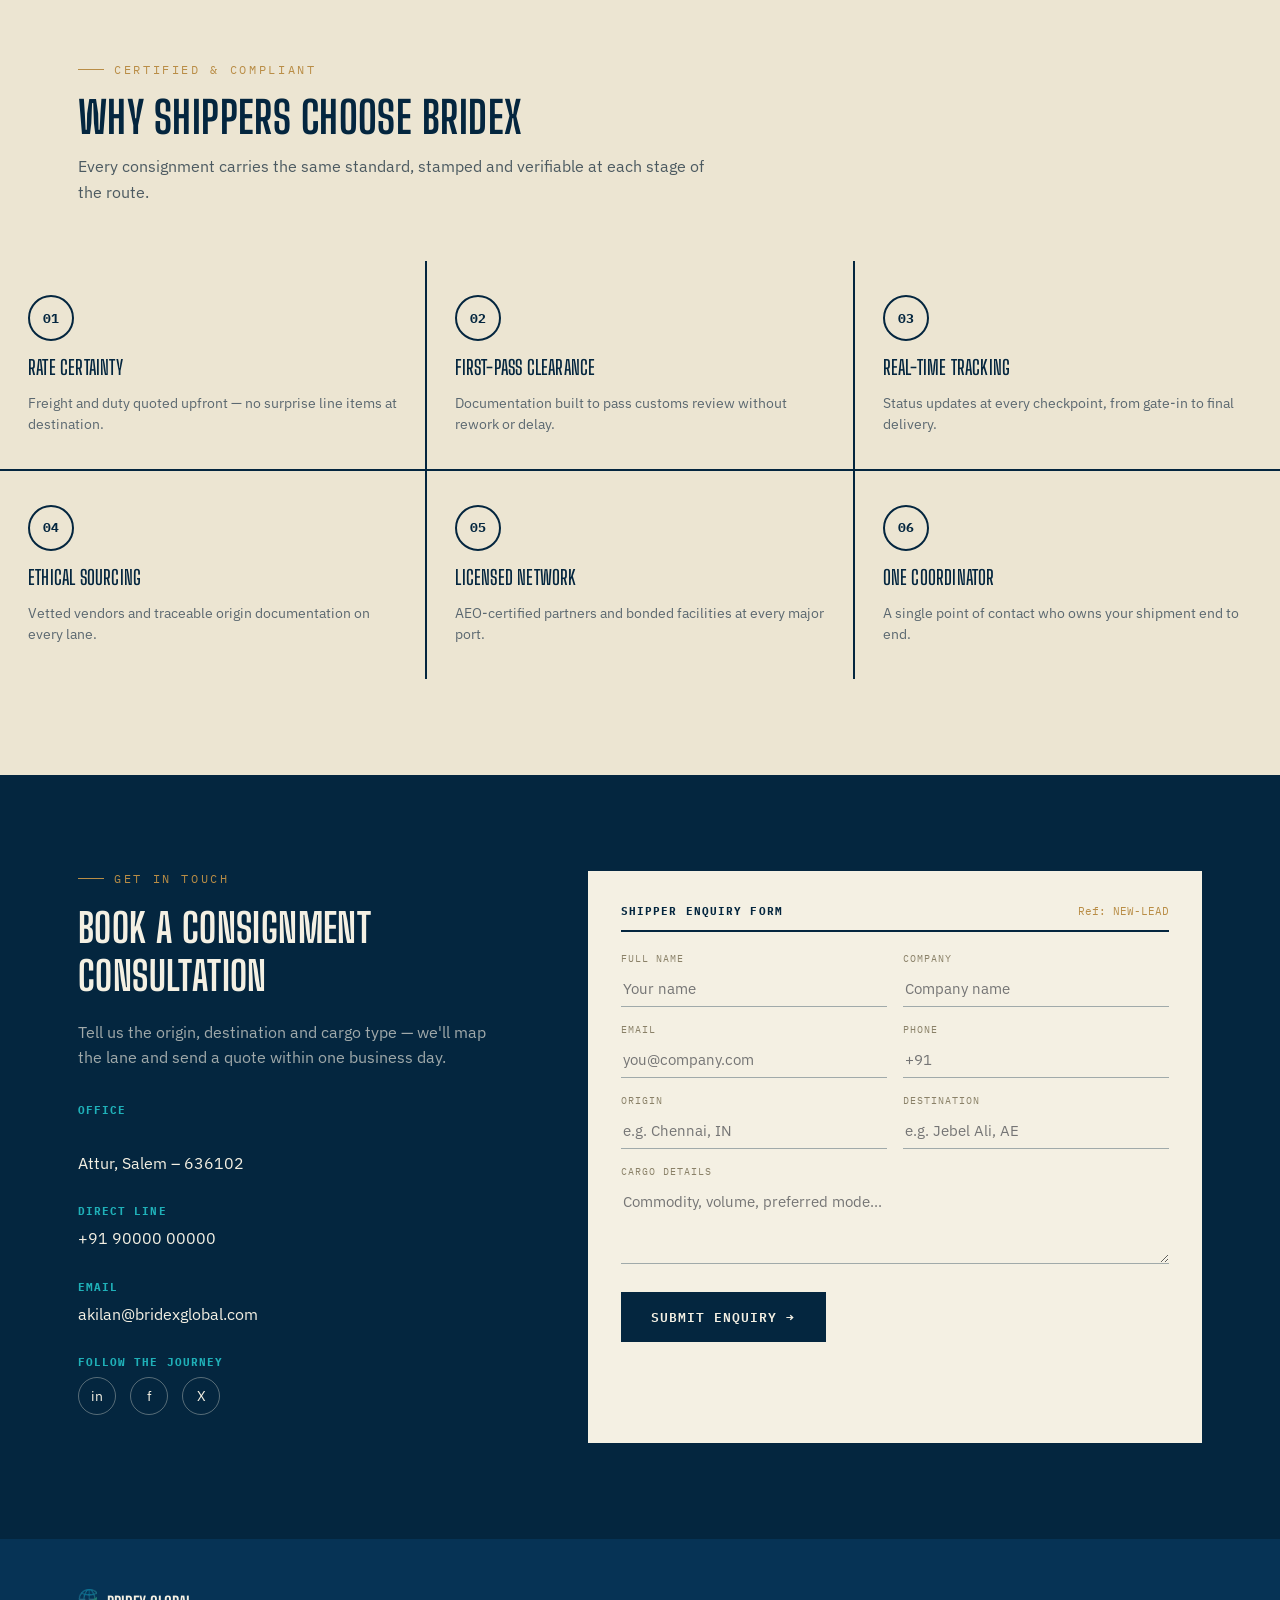
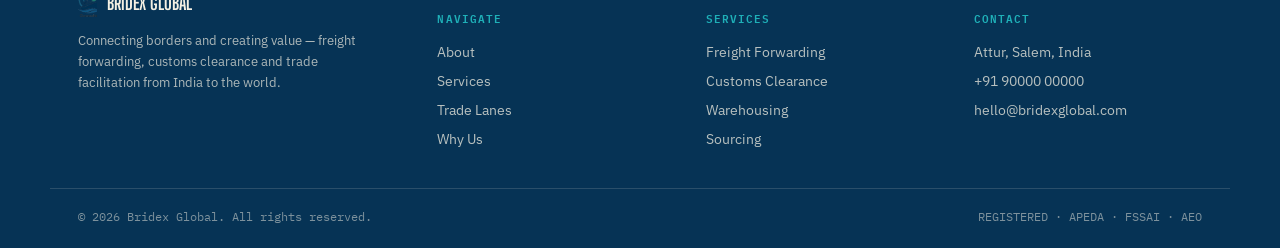
==== commit efc9a736: "TT" ====
--- a/index.html
+++ b/index.html
@@ -498,10 +498,10 @@
     <div class="waybill reveal">
       <div class="wb-top"><b>BILL OF LADING</b><b class="no">No. BX-2019</b></div>
       <div class="field"><label>Consignor</label><div class="val">Bridex Global Pvt. Ltd.</div></div>
-      <div class="field"><label>Established</label><div class="val">Salem, Tamil Nadu, India</div></div>
+      <div class="field"><label>Established</label><div class="val">Attur, Salem, Tamil Nadu, India</div></div>
       <div class="route-line"><span class="dot"></span><span class="dash"></span><span class="dot" style="background:var(--brass)"></span></div>
       <div class="field"><label>Registered With</label><div class="val">APEDA · FSSAI · AEO</div></div>
-      <div class="field"><label>Remarks</label><div class="val">Founded to close the gap between Indian producers and international buyers.</div></div>
+      <div class="field"><label>Remarks</label><div class="val">Founded(Akilan) to close the gap between Indian producers and international buyers.</div></div>
     </div>
 
     <div class="about-copy reveal" style="animation-delay:.1s">
@@ -602,15 +602,15 @@
       <p style="color:rgba(244,240,227,0.65);font-size:15.5px;line-height:1.65;max-width:420px;margin-bottom:32px;">Tell us the origin, destination and cargo type — we'll map the lane and send a quote within one business day.</p>
 
       <div class="contact-info">
-        <div class="ci-block"><b>Office</b><div>PSS Complex, Amman Nagar,<br>Ammampalayam, Attur, Salem – 636141</div></div>
+        <div class="ci-block"><b>Office</b><div><br>Attur, Salem – 636102</div></div>
         <div class="ci-block"><b>Direct Line</b><div>+91 90000 00000</div></div>
-        <div class="ci-block"><b>Email</b><div>hello@bridexglobal.com</div></div>
+        <div class="ci-block"><b>Email</b><div>akilan@bridexglobal.com</div></div>
         <div class="ci-block">
           <b>Follow the Journey</b>
           <div class="socials">
             <a href="#" aria-label="LinkedIn">in</a>
-            <a href="#" aria-label="Instagram">ig</a>
-            <a href="#" aria-label="WhatsApp">wa</a>
+            <a href="#" aria-label="Instagram">f</a>
+            <a href="#" aria-label="WhatsApp">X</a>
           </div>
         </div>
       </div>
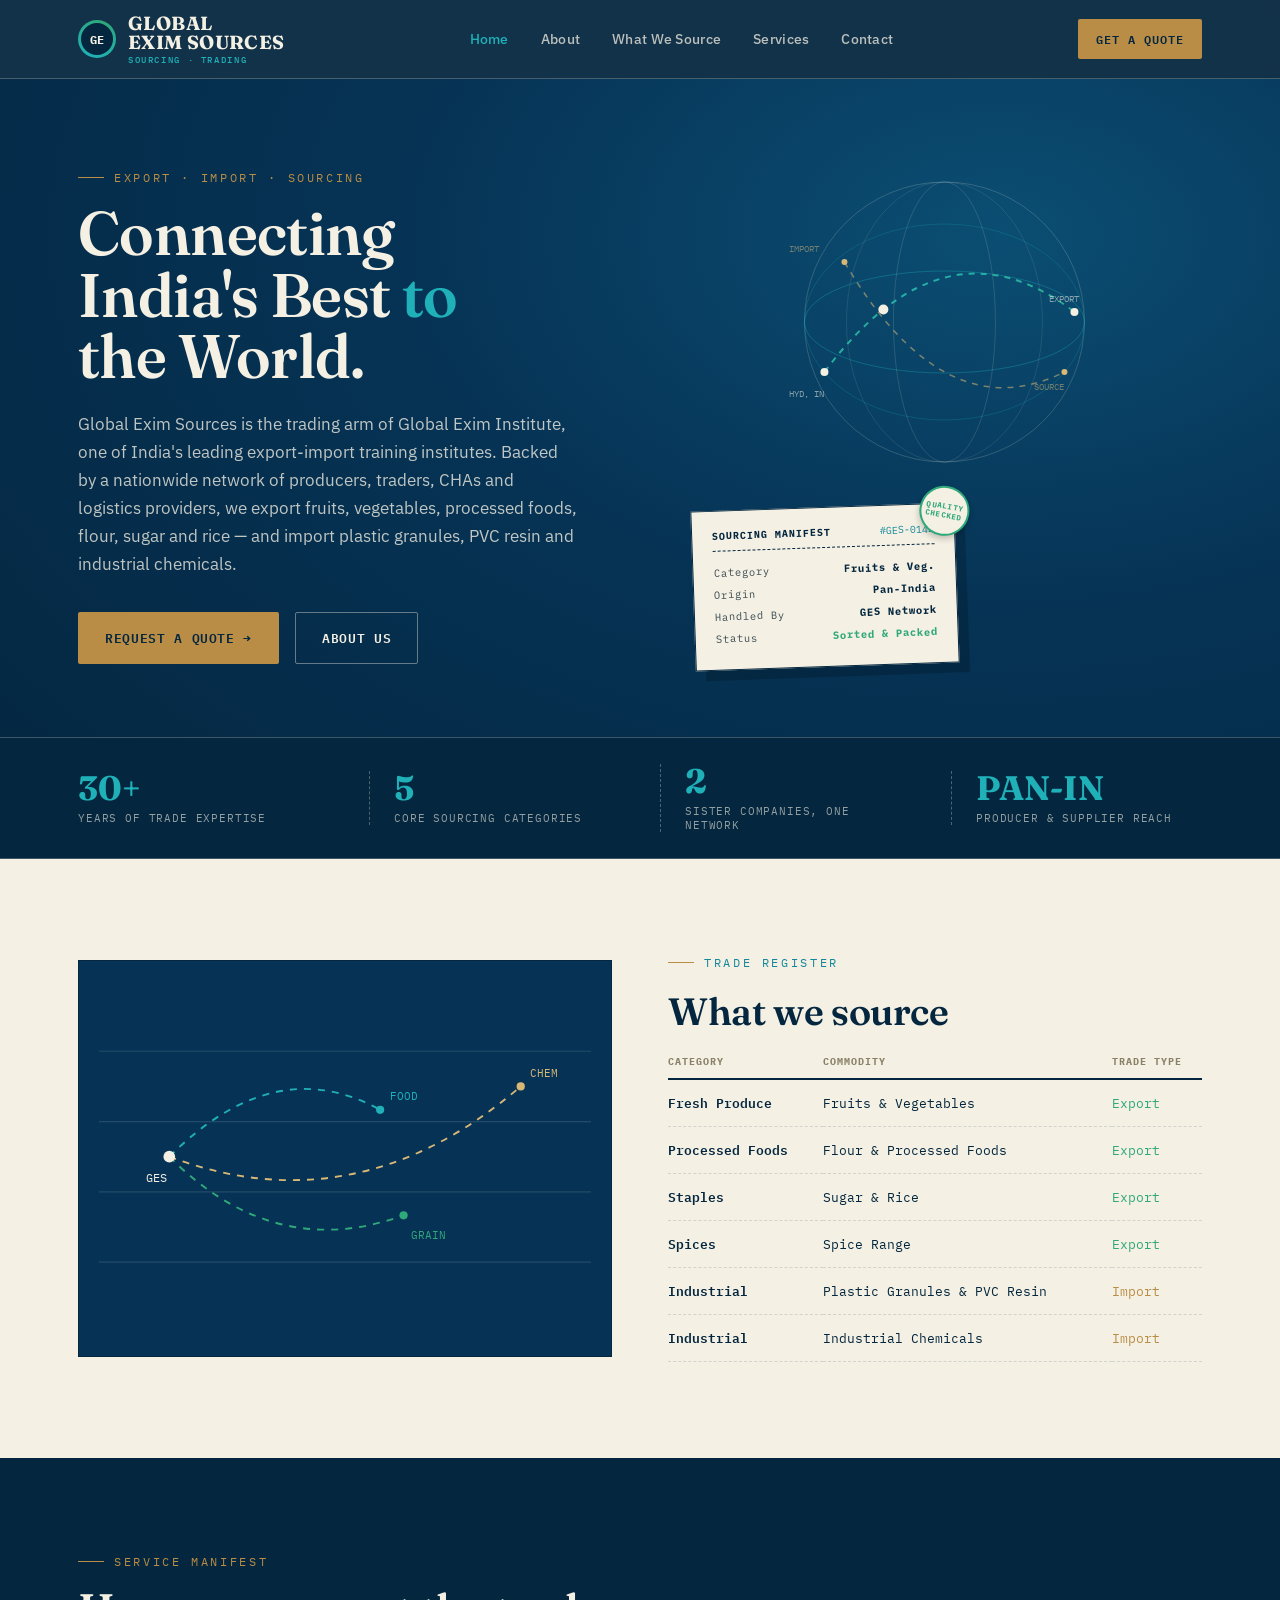
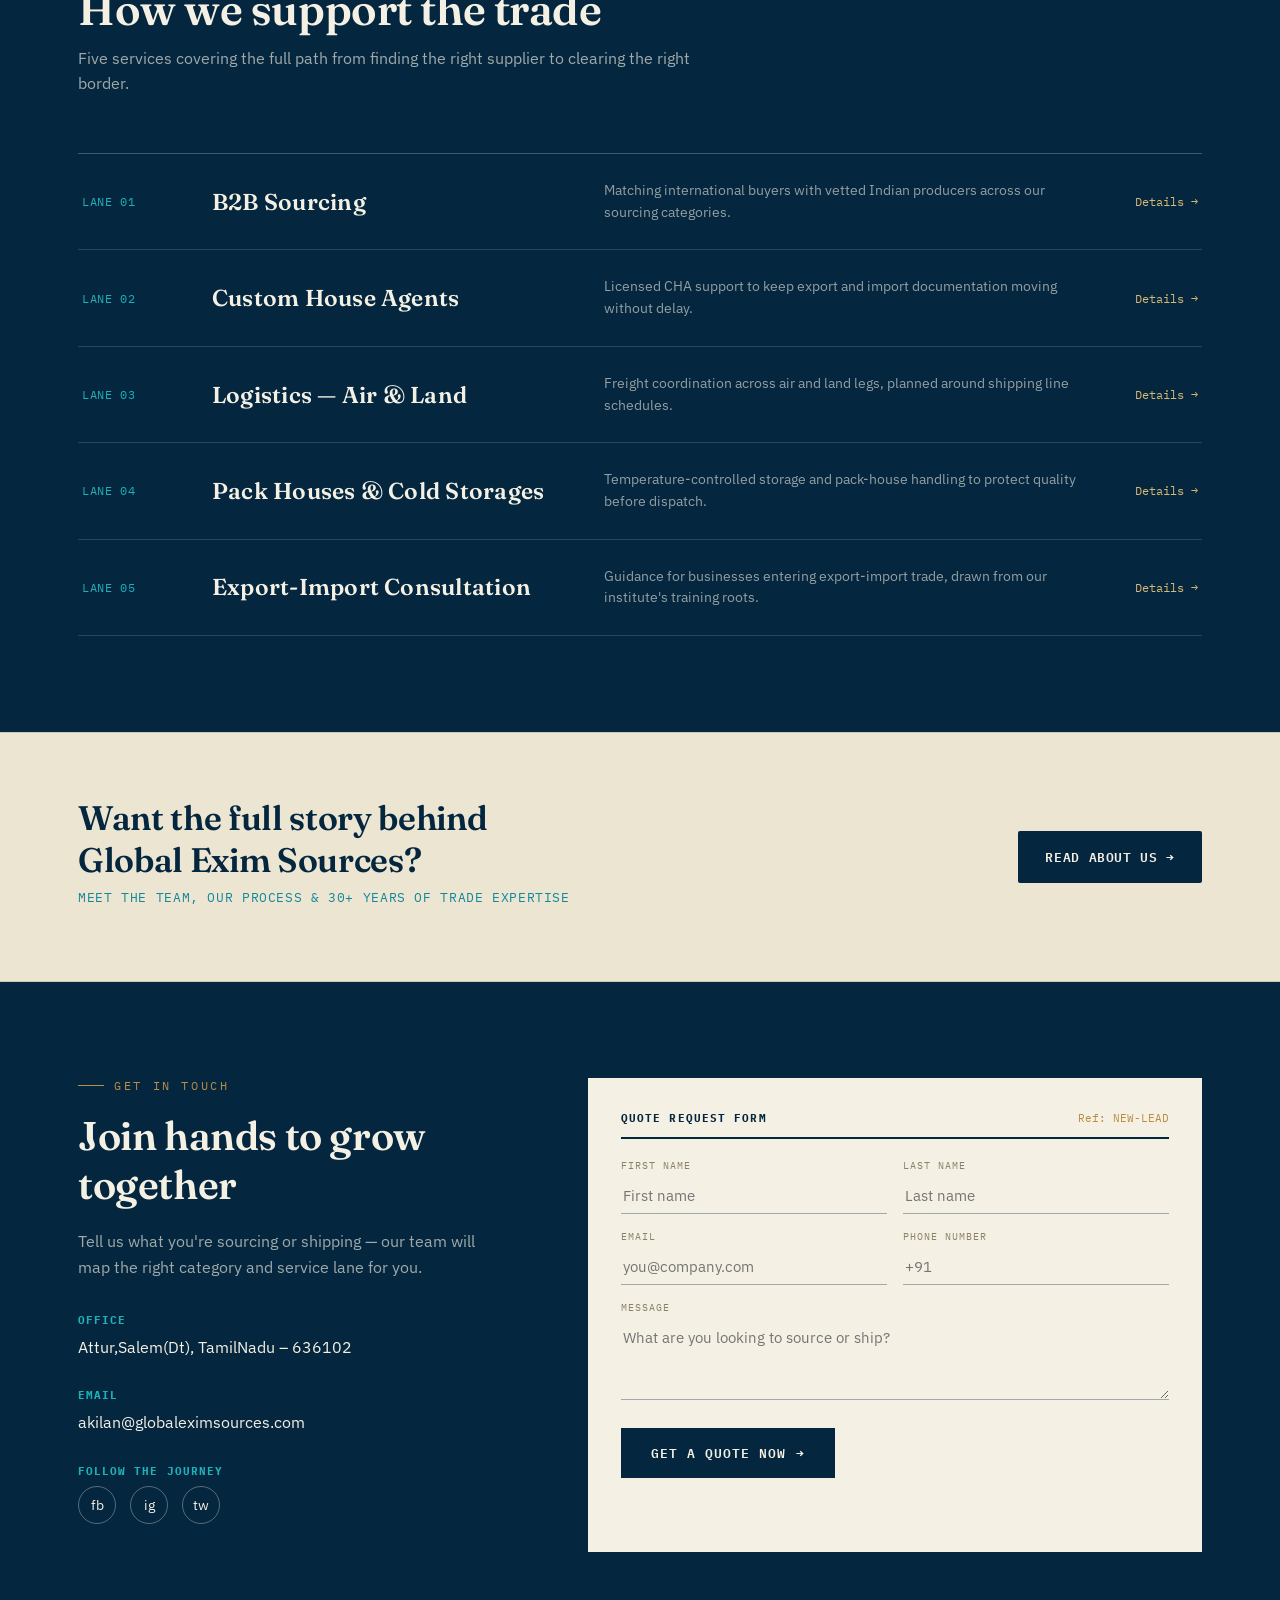
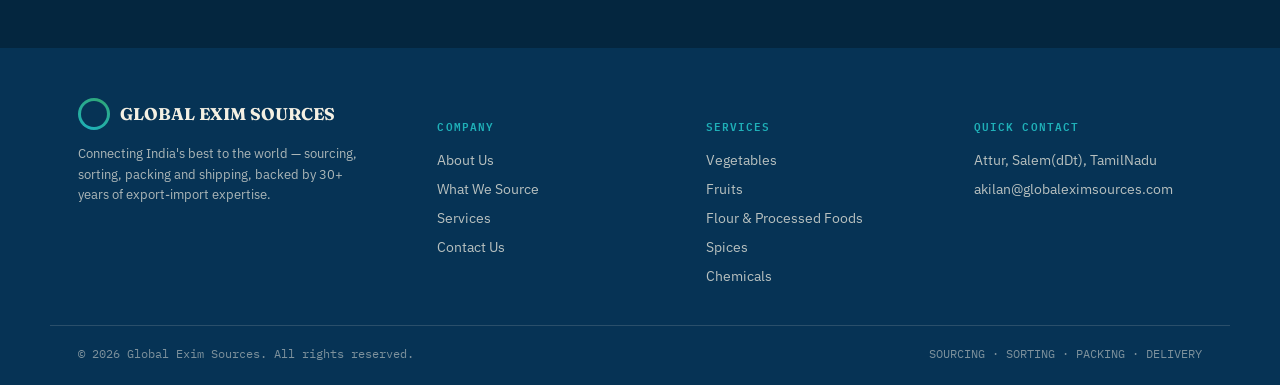
==== commit b6f18cbf: "NewPage WIth About Us" ====
--- a/index.html
+++ b/index.html
@@ -3,426 +3,30 @@
 <head>
 <meta charset="UTF-8">
 <meta name="viewport" content="width=device-width, initial-scale=1.0">
-<title>Bridex Global — Connecting Borders and Creating Value</title>
-<meta name="description" content="Bridex Global is a freight forwarding, customs clearance and global trade facilitation partner connecting India to markets worldwide.">
-<link rel="icon" href="assets/icon-web.png">
+<title>Global Exim Sources — Connecting India's Best to the World</title>
+<meta name="description" content="Global Exim Sources sources, sorts, packs and ships fruits, vegetables, processed foods, flour, sugar and rice from India, and imports plastic granules, PVC resin and industrial chemicals.">
+<link rel="icon" type="image/svg+xml" href="favicon.svg">
 <link rel="preconnect" href="https://fonts.googleapis.com">
 <link rel="preconnect" href="https://fonts.gstatic.com" crossorigin>
-<link href="https://fonts.googleapis.com/css2?family=Big+Shoulders+Display:wght@500;600;700;800&family=IBM+Plex+Mono:wght@400;500;600&family=IBM+Plex+Sans:wght@400;500;600;700&display=swap" rel="stylesheet">
-<style>
-  :root{
-    --navy-ink:#04263f;
-    --navy:#063355;
-    --navy-2:#0a4066;
-    --teal:#12879a;
-    --teal-bright:#1fb0b8;
-    --sea-green:#2fa87a;
-    --paper:#f4f0e3;
-    --paper-2:#ece5d2;
-    --brass:#b98d46;
-    --brass-light:#d9b876;
-    --ink:#1c2b33;
-    --line:rgba(4,38,63,0.14);
-    --line-light:rgba(244,240,227,0.24);
-    --max:1180px;
-    --radius:2px;
-  }
-  *{box-sizing:border-box;}
-  html{scroll-behavior:smooth;}
-  body{
-    margin:0;
-    background:var(--paper);
-    color:var(--ink);
-    font-family:'IBM Plex Sans', sans-serif;
-    -webkit-font-smoothing:antialiased;
-  }
-  h1,h2,h3,h4{
-    font-family:'Big Shoulders Display', sans-serif;
-    text-transform:uppercase;
-    letter-spacing:0.01em;
-    margin:0;
-    font-weight:700;
-    color:var(--navy-ink);
-  }
-  .mono{font-family:'IBM Plex Mono', monospace;}
-  a{color:inherit;text-decoration:none;}
-  img{max-width:100%;display:block;}
-  .wrap{max-width:var(--max);margin:0 auto;padding:0 28px;}
-  .eyebrow{
-    font-family:'IBM Plex Mono', monospace;
-    font-size:12px;
-    letter-spacing:0.22em;
-    text-transform:uppercase;
-    color:var(--brass);
-    display:flex;
-    align-items:center;
-    gap:10px;
-    margin-bottom:18px;
-  }
-  .eyebrow::before{content:"";width:26px;height:1px;background:var(--brass);display:inline-block;}
-  :focus-visible{outline:2px solid var(--brass);outline-offset:3px;}
-
-  /* ================= NAV ================= */
-  header{
-    position:sticky;top:0;z-index:100;
-    background:rgba(4,38,63,0.94);
-    backdrop-filter:blur(8px);
-    border-bottom:1px solid var(--line-light);
-  }
-  .nav{
-    max-width:var(--max);margin:0 auto;padding:14px 28px;
-    display:flex;align-items:center;justify-content:space-between;
-    gap:24px;
-  }
-  .brand{display:flex;align-items:center;gap:12px;color:var(--paper);}
-  .brand img{height:34px;width:auto;}
-  .brand .word{font-family:'Big Shoulders Display';font-weight:700;font-size:21px;letter-spacing:0.03em;line-height:1;}
-  .brand .word span{display:block;font-family:'IBM Plex Mono';font-size:9px;letter-spacing:0.2em;color:var(--teal-bright);font-weight:500;margin-top:3px;}
-  nav.links{display:flex;gap:34px;}
-  nav.links a{
-    color:var(--paper);opacity:0.75;font-size:14px;font-weight:500;
-    letter-spacing:0.02em;
-    transition:opacity .2s;
-    position:relative;
-  }
-  nav.links a:hover{opacity:1;}
-  .nav-cta{
-    background:var(--brass);color:var(--navy-ink);
-    font-family:'IBM Plex Mono';font-size:12px;font-weight:600;
-    letter-spacing:0.08em;text-transform:uppercase;
-    padding:10px 18px;border-radius:var(--radius);
-    white-space:nowrap;
-    transition:background .2s;
-  }
-  .nav-cta:hover{background:var(--brass-light);}
-  .burger{display:none;flex-direction:column;gap:5px;background:none;border:none;cursor:pointer;padding:6px;}
-  .burger span{width:22px;height:2px;background:var(--paper);display:block;}
-
-  /* ================= HERO ================= */
-  .hero{
-    background:radial-gradient(ellipse at 78% 20%, #0b4e73 0%, var(--navy) 42%, var(--navy-ink) 100%);
-    color:var(--paper);
-    padding:88px 0 0;
-    position:relative;
-    overflow:hidden;
-  }
-  .hero .wrap{
-    display:grid;grid-template-columns:1.05fr 0.95fr;gap:40px;
-    align-items:center;
-    padding-bottom:70px;
-  }
-  .hero h1{
-    color:var(--paper);
-    font-size:clamp(40px,5.4vw,70px);
-    line-height:0.98;
-    margin-bottom:22px;
-  }
-  .hero h1 .accent{color:var(--teal-bright);}
-  .hero p.lead{
-    font-size:17px;line-height:1.65;color:rgba(244,240,227,0.78);
-    max-width:480px;margin-bottom:34px;
-  }
-  .btn-row{display:flex;gap:16px;flex-wrap:wrap;}
-  .btn{
-    padding:14px 26px;border-radius:var(--radius);
-    font-family:'IBM Plex Mono';font-size:13px;font-weight:600;
-    letter-spacing:0.05em;text-transform:uppercase;
-    display:inline-flex;align-items:center;gap:10px;
-    transition:transform .2s, background .2s, border-color .2s;
-    border:1px solid transparent;
-  }
-  .btn-primary{background:var(--brass);color:var(--navy-ink);}
-  .btn-primary:hover{background:var(--brass-light);transform:translateY(-2px);}
-  .btn-ghost{border-color:rgba(244,240,227,0.4);color:var(--paper);}
-  .btn-ghost:hover{border-color:var(--teal-bright);color:var(--teal-bright);transform:translateY(-2px);}
-
-  /* globe/manifest visual */
-  .hero-visual{position:relative;height:440px;}
-  .globe-svg{width:100%;height:100%;}
-  .manifest-card{
-    position:absolute;left:-18px;bottom:6px;
-    width:230px;background:var(--paper);color:var(--navy-ink);
-    border:1px solid var(--navy-ink);
-    padding:16px 18px;
-    box-shadow:10px 10px 0 rgba(0,0,0,0.18);
-    transform:rotate(-3deg);
-  }
-  .manifest-card .mc-head{
-    display:flex;justify-content:space-between;align-items:baseline;
-    border-bottom:1px dashed var(--navy-ink);padding-bottom:8px;margin-bottom:8px;
-  }
-  .manifest-card .mc-head b{font-family:'IBM Plex Mono';font-size:10px;letter-spacing:0.1em;}
-  .manifest-card .mc-head span{font-family:'IBM Plex Mono';font-size:10px;color:var(--teal);}
-  .manifest-card .mc-row{
-    display:flex;justify-content:space-between;
-    font-family:'IBM Plex Mono';font-size:10.5px;padding:3px 0;color:#3a4a52;
-  }
-  .manifest-card .mc-row b{color:var(--navy-ink);}
-  .manifest-card .stamp{
-    position:absolute;right:10px;bottom:10px;
-    width:52px;height:52px;border-radius:50%;
-    border:2px solid var(--sea-green);color:var(--sea-green);
-    display:flex;align-items:center;justify-content:center;
-    font-family:'IBM Plex Mono';font-size:8px;font-weight:700;
-    letter-spacing:0.05em;text-align:center;line-height:1.2;
-    transform:rotate(12deg);opacity:0.85;
-  }
-
-  /* ================= MANIFEST STRIP ================= */
-  .strip{
-    background:var(--navy-ink);
-    border-top:1px solid var(--line-light);
-    border-bottom:1px solid var(--line-light);
-  }
-  .strip .wrap{
-    display:grid;grid-template-columns:repeat(4,1fr);
-    padding:26px 28px;
-  }
-  .strip .item{
-    padding:0 24px;border-left:1px dashed rgba(244,240,227,0.3);
-    color:var(--paper);
-  }
-  .strip .item:first-child{border-left:none;padding-left:0;}
-  .strip .num{
-    font-family:'Big Shoulders Display';font-size:38px;font-weight:700;
-    color:var(--teal-bright);line-height:1;
-  }
-  .strip .label{
-    font-family:'IBM Plex Mono';font-size:10.5px;letter-spacing:0.08em;
-    text-transform:uppercase;color:rgba(244,240,227,0.6);margin-top:6px;
-  }
-
-  /* ================= SECTION generic ================= */
-  section{padding:96px 0;}
-  .section-head{max-width:640px;margin-bottom:56px;}
-  .section-head h2{font-size:clamp(30px,3.6vw,44px);line-height:1.02;}
-  .section-head p{font-size:16px;color:#4c5a61;margin-top:14px;line-height:1.6;}
-
-  /* ================= ABOUT ================= */
-  .about{background:var(--paper);}
-  .about .wrap{display:grid;grid-template-columns:0.85fr 1.15fr;gap:64px;align-items:start;}
-  .waybill{
-    background:#fff;border:1px solid var(--navy-ink);padding:24px;
-    position:relative;
-  }
-  .waybill::before{
-    content:"";position:absolute;inset:8px;border:1px dashed rgba(4,38,63,0.35);pointer-events:none;
-  }
-  .waybill .wb-top{
-    display:flex;justify-content:space-between;border-bottom:2px solid var(--navy-ink);
-    padding-bottom:10px;margin-bottom:14px;
-  }
-  .waybill .wb-top b{font-family:'IBM Plex Mono';font-size:11px;letter-spacing:0.1em;}
-  .waybill .wb-top .no{color:var(--brass);}
-  .waybill .field{margin-bottom:12px;}
-  .waybill .field label{
-    display:block;font-family:'IBM Plex Mono';font-size:9.5px;letter-spacing:0.1em;
-    text-transform:uppercase;color:#8a8168;margin-bottom:3px;
-  }
-  .waybill .field .val{font-family:'IBM Plex Mono';font-size:13px;color:var(--navy-ink);font-weight:500;}
-  .waybill .route-line{
-    display:flex;align-items:center;gap:8px;margin:16px 0;
-    font-family:'IBM Plex Mono';font-size:12px;color:var(--navy);
-  }
-  .waybill .route-line .dot{width:7px;height:7px;border-radius:50%;background:var(--sea-green);}
-  .waybill .route-line .dash{flex:1;height:1px;background:repeating-linear-gradient(90deg,var(--navy) 0 4px,transparent 4px 8px);}
-
-  .about-copy h2{font-size:clamp(30px,3.6vw,44px);margin-bottom:20px;line-height:1.02;}
-  .about-copy p{font-size:16px;line-height:1.7;color:#3f4b52;margin-bottom:18px;max-width:560px;}
-  .value-list{list-style:none;margin:28px 0 0;padding:0;display:grid;grid-template-columns:1fr 1fr;gap:20px;}
-  .value-list li{
-    border-top:2px solid var(--navy-ink);padding-top:10px;
-  }
-  .value-list li b{display:block;font-family:'Big Shoulders Display';font-size:18px;color:var(--navy-ink);margin-bottom:4px;}
-  .value-list li span{font-size:13.5px;color:#5b6870;line-height:1.5;}
-
-  /* ================= SERVICES (manifest ledger) ================= */
-  .services{background:var(--navy-ink);color:var(--paper);}
-  .services .section-head h2{color:var(--paper);}
-  .services .section-head p{color:rgba(244,240,227,0.65);}
-  .ledger{border-top:1px solid rgba(244,240,227,0.25);}
-  .ledger-row{
-    display:grid;grid-template-columns:110px 1fr 1.3fr 90px;
-    gap:20px;align-items:center;
-    padding:26px 4px;
-    border-bottom:1px solid rgba(244,240,227,0.16);
-    transition:background .2s;
-  }
-  .ledger-row:hover{background:rgba(244,240,227,0.04);}
-  .ledger-row .lane{
-    font-family:'IBM Plex Mono';font-size:12px;color:var(--teal-bright);letter-spacing:0.05em;
-  }
-  .ledger-row h3{font-size:24px;color:var(--paper);font-weight:600;letter-spacing:0.01em;}
-  .ledger-row p{font-size:14px;color:rgba(244,240,227,0.6);line-height:1.55;margin:0;}
-  .ledger-row .arrow{
-    font-family:'IBM Plex Mono';font-size:12px;color:var(--brass-light);
-    justify-self:end;display:flex;align-items:center;gap:6px;
-  }
-
-  /* ================= TRADE LANES / MAP ================= */
-  .lanes{background:var(--paper);}
-  .lanes .wrap{display:grid;grid-template-columns:1fr 1fr;gap:56px;align-items:center;}
-  .lane-map{background:var(--navy);border:1px solid var(--navy-ink);padding:20px;}
-  .schedule{border-collapse:collapse;width:100%;}
-  .schedule th{
-    text-align:left;font-family:'IBM Plex Mono';font-size:10px;letter-spacing:0.1em;
-    text-transform:uppercase;color:#8a8168;padding:0 0 10px;border-bottom:2px solid var(--navy-ink);
-  }
-  .schedule td{
-    font-family:'IBM Plex Mono';font-size:12.5px;padding:12px 0;
-    border-bottom:1px dashed var(--line);color:var(--navy-ink);
-  }
-  .schedule td.port{font-weight:600;}
-  .schedule td.status{color:var(--sea-green);}
-
-  /* ================= WHY / STAMPS ================= */
-  .why{background:var(--paper-2);}
-  .stamp-grid{display:grid;grid-template-columns:repeat(3,1fr);gap:2px;background:var(--navy-ink);}
-  .stamp-card{
-    background:var(--paper-2);padding:34px 28px;min-height:190px;
-    display:flex;flex-direction:column;gap:14px;
-  }
-  .stamp-ring{
-    width:46px;height:46px;border-radius:50%;border:2px solid var(--navy-ink);
-    display:flex;align-items:center;justify-content:center;
-    font-family:'IBM Plex Mono';font-weight:700;font-size:13px;color:var(--navy-ink);
-  }
-  .stamp-card h4{font-size:20px;font-weight:600;color:var(--navy-ink);}
-  .stamp-card p{font-size:13.5px;color:#5b6870;line-height:1.55;margin:0;}
-
-  /* ================= CONTACT ================= */
-  .contact{background:var(--navy-ink);color:var(--paper);}
-  .contact .section-head h2{color:var(--paper);}
-  .contact .section-head p{color:rgba(244,240,227,0.65);}
-  .contact .wrap{display:grid;grid-template-columns:0.85fr 1.15fr;gap:56px;}
-  .contact-info .ci-block{margin-bottom:28px;}
-  .contact-info .ci-block b{
-    display:block;font-family:'IBM Plex Mono';font-size:10.5px;letter-spacing:0.1em;
-    text-transform:uppercase;color:var(--teal-bright);margin-bottom:8px;
-  }
-  .contact-info .ci-block div{font-size:16px;color:var(--paper);line-height:1.6;}
-  .contact-info .socials{display:flex;gap:14px;margin-top:8px;}
-  .contact-info .socials a{
-    width:38px;height:38px;border:1px solid rgba(244,240,227,0.35);border-radius:50%;
-    display:flex;align-items:center;justify-content:center;font-size:14px;
-    transition:border-color .2s, color .2s;color:var(--paper);
-  }
-  .contact-info .socials a:hover{border-color:var(--teal-bright);color:var(--teal-bright);}
-
-  form.form-manifest{
-    background:var(--paper);color:var(--navy-ink);padding:32px;
-    border:1px solid rgba(244,240,227,0.3);
-  }
-  form.form-manifest .form-head{
-    display:flex;justify-content:space-between;border-bottom:2px solid var(--navy-ink);
-    padding-bottom:12px;margin-bottom:20px;
-  }
-  form.form-manifest .form-head b{font-family:'IBM Plex Mono';font-size:11px;letter-spacing:0.1em;}
-  form.form-manifest .form-head span{font-family:'IBM Plex Mono';font-size:11px;color:var(--brass);}
-  .grid-2{display:grid;grid-template-columns:1fr 1fr;gap:16px;}
-  .field-group{margin-bottom:16px;}
-  .field-group label{
-    display:block;font-family:'IBM Plex Mono';font-size:10px;letter-spacing:0.1em;
-    text-transform:uppercase;color:#8a8168;margin-bottom:6px;
-  }
-  .field-group input,.field-group textarea{
-    width:100%;border:none;border-bottom:1px solid rgba(4,38,63,0.35);
-    background:transparent;font-family:'IBM Plex Sans';font-size:14.5px;
-    padding:8px 2px;color:var(--navy-ink);
-  }
-  .field-group input:focus,.field-group textarea:focus{
-    outline:none;border-bottom-color:var(--brass);
-  }
-  .field-group textarea{resize:vertical;min-height:80px;}
-  .submit-btn{
-    margin-top:8px;background:var(--navy-ink);color:var(--paper);
-    padding:14px 30px;border:none;font-family:'IBM Plex Mono';font-size:13px;
-    font-weight:600;letter-spacing:0.08em;text-transform:uppercase;cursor:pointer;
-    transition:background .2s;
-  }
-  .submit-btn:hover{background:var(--navy-2);}
-
-  /* ================= FOOTER ================= */
-  footer{background:var(--navy);color:rgba(244,240,227,0.7);padding:50px 0 24px;}
-  footer .wrap{display:grid;grid-template-columns:1.4fr 1fr 1fr 1fr;gap:40px;}
-  .foot-brand{display:flex;align-items:center;gap:10px;margin-bottom:14px;}
-  .foot-brand img{height:28px;}
-  .foot-brand span{font-family:'Big Shoulders Display';font-weight:700;font-size:18px;color:var(--paper);}
-  footer p.tag{font-size:13px;max-width:280px;line-height:1.6;}
-  footer h5{
-    font-family:'IBM Plex Mono';font-size:11px;letter-spacing:0.1em;text-transform:uppercase;
-    color:var(--teal-bright);margin-bottom:14px;font-weight:600;
-  }
-  footer ul{list-style:none;margin:0;padding:0;display:flex;flex-direction:column;gap:9px;}
-  footer ul a{font-size:14px;color:rgba(244,240,227,0.75);transition:color .2s;}
-  footer ul a:hover{color:var(--paper);}
-  .foot-bottom{
-    max-width:var(--max);margin:40px auto 0;padding:20px 28px 0;
-    border-top:1px solid rgba(244,240,227,0.15);
-    display:flex;justify-content:space-between;font-family:'IBM Plex Mono';font-size:11.5px;
-    color:rgba(244,240,227,0.5);flex-wrap:wrap;gap:10px;
-  }
-
-  /* ================= MOTION ================= */
-  @keyframes dash{to{stroke-dashoffset:-200;}}
-  .route-arc{stroke-dasharray:6 6;animation:dash 8s linear infinite;}
-  @keyframes spin-slow{to{transform:rotate(360deg);}}
-  .globe-ring{transform-origin:center;animation:spin-slow 60s linear infinite;}
-  @keyframes fadeUp{from{opacity:0;transform:translateY(16px);}to{opacity:1;transform:translateY(0);}}
-  .reveal{animation:fadeUp .7s ease both;}
-
-  @media (prefers-reduced-motion: reduce){
-    .route-arc,.globe-ring{animation:none;}
-    html{scroll-behavior:auto;}
-  }
-
-  /* ================= RESPONSIVE ================= */
-  @media (max-width:980px){
-    nav.links{display:none;}
-    .burger{display:flex;}
-    .hero .wrap{grid-template-columns:1fr;padding-bottom:50px;}
-    .hero-visual{height:340px;order:-1;margin-bottom:20px;}
-    .manifest-card{left:0;}
-    .strip .wrap{grid-template-columns:1fr 1fr;row-gap:22px;}
-    .strip .item:nth-child(3){border-left:none;padding-left:0;}
-    .about .wrap{grid-template-columns:1fr;gap:40px;}
-    .value-list{grid-template-columns:1fr;}
-    .ledger-row{grid-template-columns:70px 1fr;grid-template-areas:"lane lane" "title title" "desc desc" "arrow arrow";row-gap:8px;}
-    .ledger-row .lane{grid-area:lane;}
-    .ledger-row h3{grid-area:title;}
-    .ledger-row p{grid-area:desc;}
-    .ledger-row .arrow{grid-area:arrow;justify-self:start;}
-    .lanes .wrap{grid-template-columns:1fr;}
-    .stamp-grid{grid-template-columns:1fr 1fr;}
-    .contact .wrap{grid-template-columns:1fr;}
-    .grid-2{grid-template-columns:1fr;}
-    footer .wrap{grid-template-columns:1fr 1fr;}
-  }
-  @media (max-width:560px){
-    .strip .wrap{grid-template-columns:1fr;}
-    .strip .item{border-left:none;padding-left:0;border-top:1px dashed rgba(244,240,227,0.3);padding-top:16px;}
-    .strip .item:first-child{border-top:none;padding-top:0;}
-    .stamp-grid{grid-template-columns:1fr;}
-    footer .wrap{grid-template-columns:1fr;}
-  }
-</style>
+<link href="https://fonts.googleapis.com/css2?family=Fraunces:opsz,wght@9..144,500;9..144,600;9..144,700;9..144,800&family=IBM+Plex+Mono:wght@400;500;600&family=IBM+Plex+Sans:wght@400;500;600;700&display=swap" rel="stylesheet">
+<link rel="stylesheet" href="style.css">
 </head>
 <body>
 
 <header>
   <div class="nav">
-    <a href="#hero" class="brand">
-      <img src="assets/icon-web.png" alt="Bridex Global mark">
-      <span class="word">BRIDEX<br>GLOBAL<span>CONNECTING BORDERS</span></span>
+    <a href="index.html" class="brand">
+      <span class="mark"><span>GE</span></span>
+      <span class="word">GLOBAL<br>EXIM SOURCES<span>Sourcing · Trading</span></span>
     </a>
     <nav class="links">
-      <a href="#about">About</a>
-      <a href="#services">Services</a>
-      <a href="#lanes">Trade Lanes</a>
-      <a href="#why">Why Us</a>
-      <a href="#contact">Contact</a>
+      <a href="index.html" class="active">Home</a>
+      <a href="about.html">About</a>
+      <a href="index.html#source">What We Source</a>
+      <a href="index.html#services">Services</a>
+      <a href="index.html#contact">Contact</a>
     </nav>
-    <a href="#contact" class="nav-cta">Book a Consultation</a>
+    <a href="index.html#contact" class="nav-cta">Get a Quote</a>
     <button class="burger" aria-label="Open menu" onclick="document.querySelector('nav.links').classList.toggle('open')">
       <span></span><span></span><span></span>
     </button>
@@ -432,116 +36,71 @@
 <section class="hero" id="hero">
   <div class="wrap">
     <div class="reveal">
-      <div class="eyebrow">FREIGHT · CUSTOMS · GLOBAL TRADE</div>
-      <h1>Connecting<br>Borders. <span class="accent">Creating</span><br>Value.</h1>
-      <p class="lead">Bridex Global moves consignments from Indian origin to global destination — freight, customs clearance and compliance handled end to end, so your cargo clears every border on schedule.</p>
+      <div class="eyebrow">EXPORT · IMPORT · SOURCING</div>
+      <h1>Connecting<br>India's Best <span class="accent">to</span><br>the World.</h1>
+      <p class="lead">Global Exim Sources is the trading arm of Global Exim Institute, one of India's leading export-import training institutes. Backed by a nationwide network of producers, traders, CHAs and logistics providers, we export fruits, vegetables, processed foods, flour, sugar and rice — and import plastic granules, PVC resin and industrial chemicals.</p>
       <div class="btn-row">
-        <a href="#contact" class="btn btn-primary">Start a Consignment →</a>
-        <a href="#lanes" class="btn btn-ghost">View Trade Lanes</a>
+        <a href="#contact" class="btn btn-primary">Request a Quote →</a>
+        <a href="about.html" class="btn btn-ghost">About Us</a>
       </div>
     </div>
 
     <div class="hero-visual reveal" style="animation-delay:.15s">
-      <svg class="globe-svg" viewBox="0 0 420 420" xmlns="http://www.w3.org/2000/svg" role="img" aria-label="Animated globe showing trade routes">
+      <svg class="globe-svg" viewBox="0 0 420 500" xmlns="http://www.w3.org/2000/svg" role="img" aria-label="Animated globe showing sourcing routes">
         <defs>
           <linearGradient id="arcGrad" x1="0%" y1="0%" x2="100%" y2="100%">
             <stop offset="0%" stop-color="#1fb0b8"/>
             <stop offset="100%" stop-color="#2fa87a"/>
           </linearGradient>
         </defs>
-        <circle cx="210" cy="210" r="150" fill="none" stroke="rgba(244,240,227,0.18)" stroke-width="1"/>
-        <g class="globe-ring">
-          <ellipse cx="210" cy="210" rx="150" ry="55" fill="none" stroke="rgba(31,176,184,0.35)" stroke-width="1"/>
-          <ellipse cx="210" cy="210" rx="150" ry="105" fill="none" stroke="rgba(31,176,184,0.22)" stroke-width="1"/>
-          <ellipse cx="210" cy="210" rx="55" ry="150" fill="none" stroke="rgba(244,240,227,0.14)" stroke-width="1"/>
-          <ellipse cx="210" cy="210" rx="105" ry="150" fill="none" stroke="rgba(244,240,227,0.1)" stroke-width="1"/>
+        <circle cx="210" cy="155" r="140" fill="none" stroke="rgba(244,240,227,0.18)" stroke-width="1"/>
+        <g class="globe-ring" style="transform-origin:210px 155px;">
+          <ellipse cx="210" cy="155" rx="140" ry="51" fill="none" stroke="rgba(31,176,184,0.35)" stroke-width="1"/>
+          <ellipse cx="210" cy="155" rx="140" ry="98" fill="none" stroke="rgba(31,176,184,0.22)" stroke-width="1"/>
+          <ellipse cx="210" cy="155" rx="51" ry="140" fill="none" stroke="rgba(244,240,227,0.14)" stroke-width="1"/>
+          <ellipse cx="210" cy="155" rx="98" ry="140" fill="none" stroke="rgba(244,240,227,0.1)" stroke-width="1"/>
         </g>
-        <path id="routeA" class="route-arc" d="M 90 260 Q 210 100 340 200" fill="none" stroke="url(#arcGrad)" stroke-width="2"/>
-        <path class="route-arc" d="M 110 150 Q 210 320 330 260" fill="none" stroke="rgba(217,184,118,0.55)" stroke-width="1.5" style="animation-delay:-3s"/>
-        <circle cx="90" cy="260" r="4" fill="#f4f0e3"/>
-        <circle cx="340" cy="200" r="4" fill="#f4f0e3"/>
-        <circle cx="110" cy="150" r="3" fill="#d9b876"/>
-        <circle cx="330" cy="260" r="3" fill="#d9b876"/>
-        <text x="60" y="285" fill="rgba(244,240,227,0.55)" font-family="IBM Plex Mono" font-size="9">INMAA</text>
-        <text x="315" y="190" fill="rgba(244,240,227,0.55)" font-family="IBM Plex Mono" font-size="9">AEJEA</text>
-        <text x="60" y="140" fill="rgba(217,184,118,0.5)" font-family="IBM Plex Mono" font-size="9">INNSA</text>
-        <text x="300" y="278" fill="rgba(217,184,118,0.5)" font-family="IBM Plex Mono" font-size="9">SGSIN</text>
+        <path id="routeA" class="route-arc" d="M 90 205 Q 210 45 340 145" fill="none" stroke="url(#arcGrad)" stroke-width="2"/>
+        <path class="route-arc" d="M 110 95 Q 210 265 330 205" fill="none" stroke="rgba(217,184,118,0.55)" stroke-width="1.5" style="animation-delay:-3s"/>
+        <circle cx="90" cy="205" r="4" fill="#f4f0e3"/>
+        <circle cx="340" cy="145" r="4" fill="#f4f0e3"/>
+        <circle cx="110" cy="95" r="3" fill="#d9b876"/>
+        <circle cx="330" cy="205" r="3" fill="#d9b876"/>
+        <text x="55" y="230" fill="rgba(244,240,227,0.55)" font-family="IBM Plex Mono" font-size="9">HYD, IN</text>
+        <text x="315" y="135" fill="rgba(244,240,227,0.55)" font-family="IBM Plex Mono" font-size="9">EXPORT</text>
+        <text x="55" y="85" fill="rgba(217,184,118,0.5)" font-family="IBM Plex Mono" font-size="9">IMPORT</text>
+        <text x="300" y="223" fill="rgba(217,184,118,0.5)" font-family="IBM Plex Mono" font-size="9">SOURCE</text>
         <g>
           <circle r="5" fill="#f4f0e3">
-            <animateMotion dur="6s" repeatCount="indefinite" path="M 90 260 Q 210 100 340 200"/>
+            <animateMotion dur="6s" repeatCount="indefinite" path="M 90 205 Q 210 45 340 145"/>
           </circle>
         </g>
       </svg>
       <div class="manifest-card">
-        <div class="mc-head"><b>WAYBILL · MRN</b><span>#BX-70241</span></div>
-        <div class="mc-row"><span>Origin</span><b>Chennai, IN</b></div>
-        <div class="mc-row"><span>Destination</span><b>Jebel Ali, AE</b></div>
-        <div class="mc-row"><span>Mode</span><b>Ocean · FCL</b></div>
-        <div class="mc-row"><span>Status</span><b style="color:#2fa87a">Cleared</b></div>
-        <div class="stamp">CUSTOMS<br>CLEARED</div>
+        <div class="mc-head"><b>SOURCING MANIFEST</b><span>#GES-0142</span></div>
+        <div class="mc-row"><span>Category</span><b>Fruits &amp; Veg.</b></div>
+        <div class="mc-row"><span>Origin</span><b>Pan-India</b></div>
+        <div class="mc-row"><span>Handled By</span><b>GES Network</b></div>
+        <div class="mc-row"><span>Status</span><b style="color:#2fa87a">Sorted &amp; Packed</b></div>
+        <div class="stamp">QUALITY<br>CHECKED</div>
       </div>
     </div>
   </div>
 
   <div class="strip">
     <div class="wrap">
-      <div class="item"><div class="num">42</div><div class="label">Countries Served</div></div>
-      <div class="item"><div class="num">180+</div><div class="label">Active Trade Lanes</div></div>
-      <div class="item"><div class="num">98.6%</div><div class="label">On-Time Clearance</div></div>
-      <div class="item"><div class="num">12K+</div><div class="label">TEU Handled / Year</div></div>
-    </div>
-  </div>
-</section>
-
-<section class="about" id="about">
-  <div class="wrap">
-    <div class="waybill reveal">
-      <div class="wb-top"><b>BILL OF LADING</b><b class="no">No. BX-2019</b></div>
-      <div class="field"><label>Consignor</label><div class="val">Bridex Global Pvt. Ltd.</div></div>
-      <div class="field"><label>Established</label><div class="val">Attur, Salem, Tamil Nadu, India</div></div>
-      <div class="route-line"><span class="dot"></span><span class="dash"></span><span class="dot" style="background:var(--brass)"></span></div>
-      <div class="field"><label>Registered With</label><div class="val">APEDA · FSSAI · AEO</div></div>
-      <div class="field"><label>Remarks</label><div class="val">Founded(Akilan) to close the gap between Indian producers and international buyers.</div></div>
-    </div>
-
-    <div class="about-copy reveal" style="animation-delay:.1s">
-      <div class="eyebrow" style="color:var(--teal)">ABOUT BRIDEX GLOBAL</div>
-      <h2>The paperwork,<br>logistics and borders —<br>handled for you.</h2>
-      <p>Bridex Global sits between origin and destination: we forward freight, clear customs, and manage the compliance trail so a shipment leaving an Indian port lands exactly where — and when — it's supposed to. One point of contact, from booking to bill of lading.</p>
-      <p>We work as an extension of your supply chain, not a middleman — flagging risk before it costs you a sailing, and keeping every stakeholder reading from the same manifest.</p>
-      <ul class="value-list">
-        <li><b>Full Visibility</b><span>Live shipment status from origin gate to final port of discharge.</span></li>
-        <li><b>Compliant by Design</b><span>Documentation built to clear customs the first time, every time.</span></li>
-        <li><b>Rate Transparency</b><span>Freight and duty costs laid out before you commit to a lane.</span></li>
-        <li><b>One Desk</b><span>A single coordinator across forwarding, clearance and delivery.</span></li>
-      </ul>
-    </div>
-  </div>
-</section>
-
-<section class="services" id="services">
-  <div class="wrap">
-    <div class="section-head reveal">
-      <div class="eyebrow">CARGO MANIFEST</div>
-      <h2>What we move for you</h2>
-      <p>Six services, one manifest — pick a lane or run the full route from sourcing to final-mile delivery.</p>
-    </div>
-    <div class="ledger">
-      <div class="ledger-row"><div class="lane">LANE 01</div><h3>Ocean &amp; Air Freight</h3><p>FCL, LCL and air consolidation booked across carrier alliances for the best transit-to-cost balance.</p><div class="arrow">Details →</div></div>
-      <div class="ledger-row"><div class="lane">LANE 02</div><h3>Customs Clearance</h3><p>Import/export documentation, HS classification and duty filing handled by licensed clearing agents.</p><div class="arrow">Details →</div></div>
-      <div class="ledger-row"><div class="lane">LANE 03</div><h3>Warehousing &amp; Distribution</h3><p>Bonded and non-bonded storage with pick-pack-dispatch at key Indian and destination ports.</p><div class="arrow">Details →</div></div>
-      <div class="ledger-row"><div class="lane">LANE 04</div><h3>Global Sourcing</h3><p>Vendor vetting and procurement across agricultural, industrial and packaged goods categories.</p><div class="arrow">Details →</div></div>
-      <div class="ledger-row"><div class="lane">LANE 05</div><h3>Trade Documentation</h3><p>Certificates of origin, letters of credit and compliance advisory kept audit-ready.</p><div class="arrow">Details →</div></div>
-      <div class="ledger-row"><div class="lane">LANE 06</div><h3>Project &amp; Bulk Cargo</h3><p>Break-bulk, oversized and bulk shipments planned with route surveys and permits in hand.</p><div class="arrow">Details →</div></div>
-    </div>
-  </div>
-</section>
-
-<section class="lanes" id="lanes">
+      <div class="item"><div class="num">30+</div><div class="label">Years of Trade Expertise</div></div>
+      <div class="item"><div class="num">5</div><div class="label">Core Sourcing Categories</div></div>
+      <div class="item"><div class="num">2</div><div class="label">Sister Companies, One Network</div></div>
+      <div class="item"><div class="num">PAN-IN</div><div class="label">Producer &amp; Supplier Reach</div></div>
+    </div>
+  </div>
+</section>
+
+<section class="lanes" id="source">
   <div class="wrap">
     <div class="lane-map reveal">
-      <svg viewBox="0 0 420 300" xmlns="http://www.w3.org/2000/svg" role="img" aria-label="Map of active trade lanes">
-        <rect x="0" y="0" width="420" height="300" fill="none"/>
+      <svg viewBox="0 0 420 300" xmlns="http://www.w3.org/2000/svg" role="img" aria-label="Sourcing categories diagram">
         <g stroke="rgba(244,240,227,0.12)" stroke-width="1">
           <line x1="0" y1="60" x2="420" y2="60"/><line x1="0" y1="120" x2="420" y2="120"/>
           <line x1="0" y1="180" x2="420" y2="180"/><line x1="0" y1="240" x2="420" y2="240"/>
@@ -553,85 +112,90 @@
         <circle cx="240" cy="110" r="3.5" fill="#1fb0b8"/>
         <circle cx="260" cy="200" r="3.5" fill="#2fa87a"/>
         <circle cx="360" cy="90" r="3.5" fill="#d9b876"/>
-        <text x="40" y="172" fill="#f4f0e3" font-family="IBM Plex Mono" font-size="10">IN</text>
-        <text x="248" y="102" fill="#1fb0b8" font-family="IBM Plex Mono" font-size="9">AE</text>
-        <text x="266" y="220" fill="#2fa87a" font-family="IBM Plex Mono" font-size="9">SG</text>
-        <text x="368" y="82" fill="#d9b876" font-family="IBM Plex Mono" font-size="9">NL</text>
+        <text x="40" y="172" fill="#f4f0e3" font-family="IBM Plex Mono" font-size="10">GES</text>
+        <text x="248" y="102" fill="#1fb0b8" font-family="IBM Plex Mono" font-size="9">FOOD</text>
+        <text x="266" y="220" fill="#2fa87a" font-family="IBM Plex Mono" font-size="9">GRAIN</text>
+        <text x="368" y="82" fill="#d9b876" font-family="IBM Plex Mono" font-size="9">CHEM</text>
       </svg>
     </div>
     <div class="reveal" style="animation-delay:.1s">
-      <div class="eyebrow" style="color:var(--teal)">GLOBAL NETWORK</div>
-      <h2 style="font-size:clamp(28px,3.2vw,38px);margin-bottom:20px;">Active sailing schedule</h2>
+      <div class="eyebrow" style="color:var(--teal)">TRADE REGISTER</div>
+      <h2 style="font-size:clamp(28px,3.2vw,38px);margin-bottom:20px;">What we source</h2>
       <table class="schedule">
-        <thead><tr><th>Origin</th><th>Destination</th><th>Mode</th><th>Status</th></tr></thead>
+        <thead><tr><th>Category</th><th>Commodity</th><th>Trade Type</th></tr></thead>
         <tbody>
-          <tr><td class="port">Chennai</td><td>Dubai, UAE</td><td>Ocean · FCL</td><td class="status">On Schedule</td></tr>
-          <tr><td class="port">Nhava Sheva</td><td>Singapore</td><td>Ocean · LCL</td><td class="status">On Schedule</td></tr>
-          <tr><td class="port">Chennai</td><td>Colombo, LK</td><td>Ocean · FCL</td><td class="status">On Schedule</td></tr>
-          <tr><td class="port">Bengaluru</td><td>Rotterdam, NL</td><td>Air Cargo</td><td class="status">On Schedule</td></tr>
-          <tr><td class="port">Tuticorin</td><td>Klang, MY</td><td>Ocean · FCL</td><td class="status">On Schedule</td></tr>
+          <tr><td class="port">Fresh Produce</td><td>Fruits &amp; Vegetables</td><td class="status">Export</td></tr>
+          <tr><td class="port">Processed Foods</td><td>Flour &amp; Processed Foods</td><td class="status">Export</td></tr>
+          <tr><td class="port">Staples</td><td>Sugar &amp; Rice</td><td class="status">Export</td></tr>
+          <tr><td class="port">Spices</td><td>Spice Range</td><td class="status">Export</td></tr>
+          <tr><td class="port">Industrial</td><td>Plastic Granules &amp; PVC Resin</td><td class="status import">Import</td></tr>
+          <tr><td class="port">Industrial</td><td>Industrial Chemicals</td><td class="status import">Import</td></tr>
         </tbody>
       </table>
     </div>
   </div>
 </section>
 
-<section class="why" id="why">
-  <div class="wrap" style="margin-bottom:0;">
+<section class="services" id="services">
+  <div class="wrap">
     <div class="section-head reveal">
-      <div class="eyebrow">CERTIFIED &amp; COMPLIANT</div>
-      <h2>Why shippers choose Bridex</h2>
-      <p>Every consignment carries the same standard, stamped and verifiable at each stage of the route.</p>
-    </div>
-  </div>
-  <div class="stamp-grid">
-    <div class="stamp-card"><div class="stamp-ring">01</div><h4>Rate Certainty</h4><p>Freight and duty quoted upfront — no surprise line items at destination.</p></div>
-    <div class="stamp-card"><div class="stamp-ring">02</div><h4>First-Pass Clearance</h4><p>Documentation built to pass customs review without rework or delay.</p></div>
-    <div class="stamp-card"><div class="stamp-ring">03</div><h4>Real-Time Tracking</h4><p>Status updates at every checkpoint, from gate-in to final delivery.</p></div>
-    <div class="stamp-card"><div class="stamp-ring">04</div><h4>Ethical Sourcing</h4><p>Vetted vendors and traceable origin documentation on every lane.</p></div>
-    <div class="stamp-card"><div class="stamp-ring">05</div><h4>Licensed Network</h4><p>AEO-certified partners and bonded facilities at every major port.</p></div>
-    <div class="stamp-card"><div class="stamp-ring">06</div><h4>One Coordinator</h4><p>A single point of contact who owns your shipment end to end.</p></div>
-  </div>
-</section>
+      <div class="eyebrow">SERVICE MANIFEST</div>
+      <h2>How we support the trade</h2>
+      <p>Five services covering the full path from finding the right supplier to clearing the right border.</p>
+    </div>
+    <div class="ledger">
+      <div class="ledger-row"><div class="lane">LANE 01</div><h3>B2B Sourcing</h3><p>Matching international buyers with vetted Indian producers across our sourcing categories.</p><div class="arrow">Details →</div></div>
+      <div class="ledger-row"><div class="lane">LANE 02</div><h3>Custom House Agents</h3><p>Licensed CHA support to keep export and import documentation moving without delay.</p><div class="arrow">Details →</div></div>
+      <div class="ledger-row"><div class="lane">LANE 03</div><h3>Logistics — Air &amp; Land</h3><p>Freight coordination across air and land legs, planned around shipping line schedules.</p><div class="arrow">Details →</div></div>
+      <div class="ledger-row"><div class="lane">LANE 04</div><h3>Pack Houses &amp; Cold Storages</h3><p>Temperature-controlled storage and pack-house handling to protect quality before dispatch.</p><div class="arrow">Details →</div></div>
+      <div class="ledger-row"><div class="lane">LANE 05</div><h3>Export-Import Consultation</h3><p>Guidance for businesses entering export-import trade, drawn from our institute's training roots.</p><div class="arrow">Details →</div></div>
+    </div>
+  </div>
+</section>
+
+<div class="cta-band">
+  <div class="wrap">
+    <div>
+      <h2>Want the full story behind Global Exim Sources?</h2>
+      <p>MEET THE TEAM, OUR PROCESS &amp; 30+ YEARS OF TRADE EXPERTISE</p>
+    </div>
+    <a href="about.html" class="btn btn-primary" style="background:var(--navy-ink);color:var(--paper);">Read About Us →</a>
+  </div>
+</div>
 
 <section class="contact" id="contact">
   <div class="wrap">
     <div class="reveal">
       <div class="eyebrow">GET IN TOUCH</div>
-      <h2 style="color:var(--paper);font-size:clamp(28px,3.4vw,40px);margin-bottom:20px;">Book a consignment consultation</h2>
-      <p style="color:rgba(244,240,227,0.65);font-size:15.5px;line-height:1.65;max-width:420px;margin-bottom:32px;">Tell us the origin, destination and cargo type — we'll map the lane and send a quote within one business day.</p>
+      <h2 style="color:var(--paper);font-size:clamp(28px,3.4vw,40px);margin-bottom:20px;">Join hands to grow together</h2>
+      <p style="color:rgba(244,240,227,0.65);font-size:15.5px;line-height:1.65;max-width:420px;margin-bottom:32px;">Tell us what you're sourcing or shipping — our team will map the right category and service lane for you.</p>
 
       <div class="contact-info">
-        <div class="ci-block"><b>Office</b><div><br>Attur, Salem – 636102</div></div>
-        <div class="ci-block"><b>Direct Line</b><div>+91 90000 00000</div></div>
-        <div class="ci-block"><b>Email</b><div>akilan@bridexglobal.com</div></div>
+        <div class="ci-block"><b>Office</b><div>Attur,Salem(Dt), TamilNadu – 636102</div></div>
+        <div class="ci-block"><b>Email</b><div>akilan@globaleximsources.com</div></div>
         <div class="ci-block">
           <b>Follow the Journey</b>
           <div class="socials">
-            <a href="#" aria-label="LinkedIn">in</a>
-            <a href="#" aria-label="Instagram">f</a>
-            <a href="#" aria-label="WhatsApp">X</a>
+            <a href="#" aria-label="Facebook">fb</a>
+            <a href="#" aria-label="Instagram">ig</a>
+            <a href="#" aria-label="Twitter">tw</a>
           </div>
         </div>
       </div>
     </div>
 
-    <form class="form-manifest reveal" style="animation-delay:.1s" onsubmit="event.preventDefault(); this.querySelector('.submit-btn').textContent='Manifest Sent ✓';">
-      <div class="form-head"><b>SHIPPER ENQUIRY FORM</b><span>Ref: NEW-LEAD</span></div>
+    <form class="form-manifest reveal" style="animation-delay:.1s" onsubmit="event.preventDefault(); this.querySelector('.submit-btn').textContent='Enquiry Sent ✓';">
+      <div class="form-head"><b>QUOTE REQUEST FORM</b><span>Ref: NEW-LEAD</span></div>
       <div class="grid-2">
-        <div class="field-group"><label>Full Name</label><input type="text" required placeholder="Your name"></div>
-        <div class="field-group"><label>Company</label><input type="text" placeholder="Company name"></div>
+        <div class="field-group"><label>First Name</label><input type="text" required placeholder="First name"></div>
+        <div class="field-group"><label>Last Name</label><input type="text" placeholder="Last name"></div>
       </div>
       <div class="grid-2">
         <div class="field-group"><label>Email</label><input type="email" required placeholder="you@company.com"></div>
-        <div class="field-group"><label>Phone</label><input type="tel" placeholder="+91"></div>
-      </div>
-      <div class="grid-2">
-        <div class="field-group"><label>Origin</label><input type="text" placeholder="e.g. Chennai, IN"></div>
-        <div class="field-group"><label>Destination</label><input type="text" placeholder="e.g. Jebel Ali, AE"></div>
-      </div>
-      <div class="field-group"><label>Cargo Details</label><textarea placeholder="Commodity, volume, preferred mode..."></textarea></div>
-      <button type="submit" class="submit-btn">Submit Enquiry →</button>
+        <div class="field-group"><label>Phone Number</label><input type="tel" placeholder="+91"></div>
+      </div>
+      <div class="field-group"><label>Message</label><textarea placeholder="What are you looking to source or ship?"></textarea></div>
+      <button type="submit" class="submit-btn">Get a Quote Now →</button>
     </form>
   </div>
 </section>
@@ -639,46 +203,35 @@
 <footer>
   <div class="wrap">
     <div>
-      <div class="foot-brand"><img src="assets/icon-web.png" alt="Bridex Global"><span>BRIDEX GLOBAL</span></div>
-      <p class="tag">Connecting borders and creating value — freight forwarding, customs clearance and trade facilitation from India to the world.</p>
-    </div>
-    <div>
-      <h5>Navigate</h5>
-      <ul><li><a href="#about">About</a></li><li><a href="#services">Services</a></li><li><a href="#lanes">Trade Lanes</a></li><li><a href="#why">Why Us</a></li></ul>
+      <div class="foot-brand"><span class="mark"></span><span>GLOBAL EXIM SOURCES</span></div>
+      <p class="tag">Connecting India's best to the world — sourcing, sorting, packing and shipping, backed by 30+ years of export-import expertise.</p>
+    </div>
+    <div>
+      <h5>Company</h5>
+      <ul><li><a href="about.html">About Us</a></li><li><a href="index.html#source">What We Source</a></li><li><a href="index.html#services">Services</a></li><li><a href="index.html#contact">Contact Us</a></li></ul>
     </div>
     <div>
       <h5>Services</h5>
-      <ul><li><a href="#services">Freight Forwarding</a></li><li><a href="#services">Customs Clearance</a></li><li><a href="#services">Warehousing</a></li><li><a href="#services">Sourcing</a></li></ul>
-    </div>
-    <div>
-      <h5>Contact</h5>
-      <ul><li><a href="#contact">Attur, Salem, India</a></li><li><a href="#contact">+91 90000 00000</a></li><li><a href="#contact">hello@bridexglobal.com</a></li></ul>
+      <ul><li><a href="index.html#services">Vegetables</a></li><li><a href="index.html#services">Fruits</a></li><li><a href="index.html#services">Flour &amp; Processed Foods</a></li><li><a href="index.html#services">Spices</a></li><li><a href="index.html#services">Chemicals</a></li></ul>
+    </div>
+    <div>
+      <h5>Quick Contact</h5>
+      <ul><li><a href="index.html#contact">Attur, Salem(dDt), TamilNadu</a></li><li><a href="index.html#contact">akilan@globaleximsources.com</a></li></ul>
     </div>
   </div>
   <div class="foot-bottom">
-    <span>© 2026 Bridex Global. All rights reserved.</span>
-    <span>REGISTERED · APEDA · FSSAI · AEO</span>
+    <span>© 2026 Global Exim Sources. All rights reserved.</span>
+    <span>SOURCING · SORTING · PACKING · DELIVERY</span>
   </div>
 </footer>
 
 <script>
-  // mobile nav toggle style injection
-  const style = document.createElement('style');
-  style.textContent = `
-    nav.links.open{
-      display:flex;flex-direction:column;position:absolute;top:100%;left:0;right:0;
-      background:var(--navy-ink,#04263f);padding:20px 28px;gap:18px;border-top:1px solid rgba(244,240,227,0.15);
-    }
-  `;
-  document.head.appendChild(style);
-
-  // scroll reveal
   const io = new IntersectionObserver((entries)=>{
     entries.forEach(e=>{
       if(e.isIntersecting){ e.target.style.animationPlayState='running'; io.unobserve(e.target); }
     });
   },{threshold:0.15});
-  document.querySelectorAll('.section-head, .ledger-row, .stamp-card').forEach(el=>{
+  document.querySelectorAll('.section-head, .ledger-row, .stamp-card, .testi-card').forEach(el=>{
     el.classList.add('reveal');
     el.style.animationPlayState='paused';
     io.observe(el);
--- a/style.css
+++ b/style.css
@@ -0,0 +1,525 @@
+:root{
+  --navy-ink:#04263f;
+  --navy:#063355;
+  --navy-2:#0a4066;
+  --teal:#12879a;
+  --teal-bright:#1fb0b8;
+  --sea-green:#2fa87a;
+  --paper:#f4f0e3;
+  --paper-2:#ece5d2;
+  --brass:#b98d46;
+  --brass-light:#d9b876;
+  --ink:#1c2b33;
+  --line:rgba(4,38,63,0.14);
+  --line-light:rgba(244,240,227,0.24);
+  --max:1180px;
+  --radius:2px;
+}
+*{box-sizing:border-box;}
+html{scroll-behavior:smooth;}
+body{
+  margin:0;
+  background:var(--paper);
+  color:var(--ink);
+  font-family:'IBM Plex Sans', sans-serif;
+  -webkit-font-smoothing:antialiased;
+}
+h1,h2,h3,h4{
+  font-family:'Fraunces', serif;
+  font-optical-sizing:auto;
+  text-transform:none;
+  letter-spacing:-0.01em;
+  margin:0;
+  font-weight:600;
+  color:var(--navy-ink);
+}
+.mono{font-family:'IBM Plex Mono', monospace;}
+a{color:inherit;text-decoration:none;}
+img{max-width:100%;display:block;}
+.wrap{max-width:var(--max);margin:0 auto;padding:0 28px;}
+.eyebrow{
+  font-family:'IBM Plex Mono', monospace;
+  font-size:12px;
+  letter-spacing:0.22em;
+  text-transform:uppercase;
+  color:var(--brass);
+  display:flex;
+  align-items:center;
+  gap:10px;
+  margin-bottom:18px;
+}
+.eyebrow::before{content:"";width:26px;height:1px;background:var(--brass);display:inline-block;}
+:focus-visible{outline:2px solid var(--brass);outline-offset:3px;}
+
+/* ================= NAV ================= */
+header{
+  position:sticky;top:0;z-index:100;
+  background:rgba(4,38,63,0.94);
+  backdrop-filter:blur(8px);
+  border-bottom:1px solid var(--line-light);
+}
+.nav{
+  max-width:var(--max);margin:0 auto;padding:14px 28px;
+  display:flex;align-items:center;justify-content:space-between;
+  gap:24px;
+}
+.brand{display:flex;align-items:center;gap:12px;color:var(--paper);}
+.brand .mark{
+  width:38px;height:38px;border-radius:50%;flex:none;
+  background:conic-gradient(from 200deg, var(--teal-bright), var(--sea-green), var(--teal-bright));
+  display:flex;align-items:center;justify-content:center;
+  position:relative;
+}
+.brand .mark::after{
+  content:"";position:absolute;inset:3px;border-radius:50%;background:var(--navy-ink);
+}
+.brand .mark span{position:relative;z-index:1;font-family:'IBM Plex Mono';font-weight:700;font-size:12px;color:var(--paper);}
+.brand .word{font-family:'Fraunces';font-weight:700;font-size:19px;letter-spacing:0.02em;line-height:1;}
+.brand .word span{display:block;font-family:'IBM Plex Mono';font-size:9px;letter-spacing:0.18em;color:var(--teal-bright);font-weight:500;margin-top:3px;text-transform:uppercase;}
+nav.links{display:flex;gap:32px;}
+nav.links a{
+  color:var(--paper);opacity:0.75;font-size:14px;font-weight:500;
+  letter-spacing:0.02em;
+  transition:opacity .2s;
+}
+nav.links a:hover,nav.links a.active{opacity:1;}
+nav.links a.active{color:var(--teal-bright);}
+.nav-cta{
+  background:var(--brass);color:var(--navy-ink);
+  font-family:'IBM Plex Mono';font-size:12px;font-weight:600;
+  letter-spacing:0.08em;text-transform:uppercase;
+  padding:10px 18px;border-radius:var(--radius);
+  white-space:nowrap;
+  transition:background .2s;
+}
+.nav-cta:hover{background:var(--brass-light);}
+.burger{display:none;flex-direction:column;gap:5px;background:none;border:none;cursor:pointer;padding:6px;}
+.burger span{width:22px;height:2px;background:var(--paper);display:block;}
+
+/* ================= HERO ================= */
+.hero{
+  background:radial-gradient(ellipse at 78% 20%, #0b4e73 0%, var(--navy) 42%, var(--navy-ink) 100%);
+  color:var(--paper);
+  padding:88px 0 0;
+  position:relative;
+  overflow:hidden;
+}
+.hero .wrap{
+  display:grid;grid-template-columns:1.05fr 0.95fr;gap:40px;
+  align-items:center;
+  padding-bottom:70px;
+}
+.hero h1{
+  color:var(--paper);
+  font-size:clamp(36px,4.8vw,62px);
+  line-height:1.0;
+  margin-bottom:22px;
+}
+.hero h1 .accent{color:var(--teal-bright);}
+.hero p.lead{
+  font-size:17px;line-height:1.65;color:rgba(244,240,227,0.78);
+  max-width:500px;margin-bottom:34px;
+}
+.btn-row{display:flex;gap:16px;flex-wrap:wrap;}
+.btn{
+  padding:14px 26px;border-radius:var(--radius);
+  font-family:'IBM Plex Mono';font-size:13px;font-weight:600;
+  letter-spacing:0.05em;text-transform:uppercase;
+  display:inline-flex;align-items:center;gap:10px;
+  transition:transform .2s, background .2s, border-color .2s;
+  border:1px solid transparent;
+}
+.btn-primary{background:var(--brass);color:var(--navy-ink);}
+.btn-primary:hover{background:var(--brass-light);transform:translateY(-2px);}
+.btn-ghost{border-color:rgba(244,240,227,0.4);color:var(--paper);}
+.btn-ghost:hover{border-color:var(--teal-bright);color:var(--teal-bright);transform:translateY(-2px);}
+
+.hero-visual{position:relative;height:500px;}
+.globe-svg{width:100%;height:100%;display:block;}
+.manifest-card{
+  position:absolute;left:6px;bottom:0;
+  width:264px;background:var(--paper);color:var(--navy-ink);
+  border:1px solid var(--navy-ink);
+  padding:18px 20px 20px;
+  box-shadow:10px 10px 0 rgba(0,0,0,0.18);
+  transform:rotate(-2deg);
+  z-index:2;
+}
+.manifest-card .mc-head{
+  display:flex;justify-content:space-between;align-items:baseline;
+  border-bottom:1px dashed var(--navy-ink);padding-bottom:8px;margin-bottom:10px;
+}
+.manifest-card .mc-head b{font-family:'IBM Plex Mono';font-size:10px;letter-spacing:0.1em;}
+.manifest-card .mc-head span{font-family:'IBM Plex Mono';font-size:10px;color:var(--teal);}
+.manifest-card .mc-row{
+  display:flex;justify-content:space-between;align-items:baseline;gap:12px;
+  font-family:'IBM Plex Mono';font-size:10.5px;padding:4px 0;color:#3a4a52;
+}
+.manifest-card .mc-row span{flex:0 0 auto;white-space:nowrap;}
+.manifest-card .mc-row b{color:var(--navy-ink);text-align:right;white-space:nowrap;overflow:hidden;text-overflow:ellipsis;}
+.manifest-card .stamp{
+  position:absolute;top:-18px;right:-16px;
+  width:50px;height:50px;border-radius:50%;
+  background:var(--paper);
+  border:2px solid var(--sea-green);color:var(--sea-green);
+  display:flex;align-items:center;justify-content:center;
+  font-family:'IBM Plex Mono';font-size:7.5px;font-weight:700;
+  letter-spacing:0.04em;text-align:center;line-height:1.15;
+  transform:rotate(12deg);
+  box-shadow:0 3px 6px rgba(0,0,0,0.22);
+  z-index:3;
+}
+
+/* ================= PAGE HEADER (sub-pages) ================= */
+.page-header{
+  background:radial-gradient(ellipse at 78% 20%, #0b4e73 0%, var(--navy) 42%, var(--navy-ink) 100%);
+  color:var(--paper);
+  padding:64px 0 0;
+  border-bottom:1px solid var(--line-light);
+  overflow:hidden;
+}
+.page-header .wrap{
+  display:grid;grid-template-columns:1.1fr 0.9fr;gap:32px;
+  align-items:center;padding-bottom:0;
+}
+.page-header h1{
+  color:var(--paper);
+  font-size:clamp(34px,4.4vw,54px);
+  line-height:1.02;
+  margin-bottom:14px;
+}
+.page-header p{
+  font-size:16px;color:rgba(244,240,227,0.72);max-width:560px;line-height:1.6;
+}
+.crumb{
+  font-family:'IBM Plex Mono';font-size:11.5px;letter-spacing:0.08em;
+  color:rgba(244,240,227,0.5);margin-bottom:16px;
+}
+.crumb a{color:var(--teal-bright);}
+.page-visual{width:100%;height:260px;align-self:end;}
+.page-visual svg{width:100%;height:100%;}
+
+/* ================= MANIFEST STRIP ================= */
+.strip{
+  background:var(--navy-ink);
+  border-top:1px solid var(--line-light);
+  border-bottom:1px solid var(--line-light);
+}
+.strip .wrap{
+  display:grid;grid-template-columns:repeat(4,1fr);
+  padding:26px 28px;
+}
+.strip .item{
+  padding:0 24px;border-left:1px dashed rgba(244,240,227,0.3);
+  color:var(--paper);
+}
+.strip .item:first-child{border-left:none;padding-left:0;}
+.strip .num{
+  font-family:'Fraunces';font-size:34px;font-weight:700;
+  color:var(--teal-bright);line-height:1;
+}
+.strip .label{
+  font-family:'IBM Plex Mono';font-size:10.5px;letter-spacing:0.08em;
+  text-transform:uppercase;color:rgba(244,240,227,0.6);margin-top:6px;
+}
+
+/* ================= SECTION generic ================= */
+section{padding:96px 0;}
+.section-head{max-width:640px;margin-bottom:56px;}
+.section-head h2{font-size:clamp(30px,3.6vw,44px);line-height:1.02;}
+.section-head p{font-size:16px;color:#4c5a61;margin-top:14px;line-height:1.6;}
+
+/* ================= ABOUT ================= */
+.about{background:var(--paper);}
+.about .wrap{display:grid;grid-template-columns:0.85fr 1.15fr;gap:64px;align-items:start;}
+.waybill{
+  background:#fff;border:1px solid var(--navy-ink);padding:24px;
+  position:relative;
+}
+.waybill::before{
+  content:"";position:absolute;inset:8px;border:1px dashed rgba(4,38,63,0.35);pointer-events:none;
+}
+.waybill .wb-top{
+  display:flex;justify-content:space-between;border-bottom:2px solid var(--navy-ink);
+  padding-bottom:10px;margin-bottom:14px;
+}
+.waybill .wb-top b{font-family:'IBM Plex Mono';font-size:11px;letter-spacing:0.1em;}
+.waybill .wb-top .no{color:var(--brass);}
+.waybill .field{margin-bottom:12px;}
+.waybill .field label{
+  display:block;font-family:'IBM Plex Mono';font-size:9.5px;letter-spacing:0.1em;
+  text-transform:uppercase;color:#8a8168;margin-bottom:3px;
+}
+.waybill .field .val{font-family:'IBM Plex Mono';font-size:13px;color:var(--navy-ink);font-weight:500;}
+.waybill .route-line{
+  display:flex;align-items:center;gap:8px;margin:16px 0;
+  font-family:'IBM Plex Mono';font-size:12px;color:var(--navy);
+}
+.waybill .route-line .dot{width:7px;height:7px;border-radius:50%;background:var(--sea-green);}
+.waybill .route-line .dash{flex:1;height:1px;background:repeating-linear-gradient(90deg,var(--navy) 0 4px,transparent 4px 8px);}
+
+.about-copy h2{font-size:clamp(30px,3.6vw,44px);margin-bottom:20px;line-height:1.02;}
+.about-copy p{font-size:16px;line-height:1.7;color:#3f4b52;margin-bottom:18px;max-width:580px;}
+.value-list{list-style:none;margin:28px 0 0;padding:0;display:grid;grid-template-columns:1fr 1fr;gap:20px;}
+.value-list li{
+  border-top:2px solid var(--navy-ink);padding-top:10px;
+}
+.value-list li b{display:block;font-family:'Fraunces';font-size:17px;color:var(--navy-ink);margin-bottom:4px;}
+.value-list li span{font-size:13.5px;color:#5b6870;line-height:1.5;}
+
+/* ================= SOURCING TABLE ================= */
+.lanes{background:var(--paper);}
+.lanes .wrap{display:grid;grid-template-columns:1fr 1fr;gap:56px;align-items:center;}
+.lane-map{background:var(--navy);border:1px solid var(--navy-ink);padding:20px;}
+.schedule{border-collapse:collapse;width:100%;}
+.schedule th{
+  text-align:left;font-family:'IBM Plex Mono';font-size:10px;letter-spacing:0.1em;
+  text-transform:uppercase;color:#8a8168;padding:0 0 10px;border-bottom:2px solid var(--navy-ink);
+}
+.schedule td{
+  font-family:'IBM Plex Mono';font-size:12.5px;padding:12px 0;
+  border-bottom:1px dashed var(--line);color:var(--navy-ink);
+}
+.schedule td.port{font-weight:600;}
+.schedule td.status{color:var(--sea-green);}
+.schedule td.status.import{color:var(--brass);}
+
+/* ================= SERVICES (manifest ledger) ================= */
+.services{background:var(--navy-ink);color:var(--paper);}
+.services .section-head h2{color:var(--paper);}
+.services .section-head p{color:rgba(244,240,227,0.65);}
+.ledger{border-top:1px solid rgba(244,240,227,0.25);}
+.ledger-row{
+  display:grid;grid-template-columns:110px 1fr 1.3fr 90px;
+  gap:20px;align-items:center;
+  padding:26px 4px;
+  border-bottom:1px solid rgba(244,240,227,0.16);
+  transition:background .2s;
+}
+.ledger-row:hover{background:rgba(244,240,227,0.04);}
+.ledger-row .lane{
+  font-family:'IBM Plex Mono';font-size:12px;color:var(--teal-bright);letter-spacing:0.05em;
+}
+.ledger-row h3{font-size:23px;color:var(--paper);font-weight:600;letter-spacing:0.01em;}
+.ledger-row p{font-size:14px;color:rgba(244,240,227,0.6);line-height:1.55;margin:0;}
+.ledger-row .arrow{
+  font-family:'IBM Plex Mono';font-size:12px;color:var(--brass-light);
+  justify-self:end;display:flex;align-items:center;gap:6px;
+}
+
+/* ================= PROCESS / WHY (stamps) ================= */
+.why{background:var(--paper-2);}
+.stamp-grid{display:grid;grid-template-columns:repeat(4,1fr);gap:2px;background:var(--navy-ink);}
+.stamp-card{
+  background:var(--paper-2);padding:34px 26px;min-height:180px;
+  display:flex;flex-direction:column;gap:14px;
+}
+.stamp-ring{
+  width:52px;height:52px;border-radius:50%;border:2px solid var(--navy-ink);
+  display:flex;align-items:center;justify-content:center;
+  position:relative;color:var(--navy-ink);
+}
+.stamp-ring svg{width:24px;height:24px;}
+.stamp-ring .step-no{
+  position:absolute;top:-8px;right:-8px;width:20px;height:20px;border-radius:50%;
+  background:var(--brass);color:var(--navy-ink);
+  font-family:'IBM Plex Mono';font-weight:700;font-size:10px;
+  display:flex;align-items:center;justify-content:center;
+}
+.stamp-card h4{font-size:19px;font-weight:600;color:var(--navy-ink);}
+.stamp-card p{font-size:13.5px;color:#5b6870;line-height:1.55;margin:0;}
+
+/* ================= LEADERSHIP ================= */
+.leader{background:var(--paper);}
+.leader .wrap{display:grid;grid-template-columns:0.8fr 1.2fr;gap:56px;align-items:center;}
+.leader-card{
+  background:var(--navy-ink);color:var(--paper);padding:32px;position:relative;
+}
+.leader-avatar{
+  width:84px;height:84px;border-radius:50%;
+  background:conic-gradient(from 200deg, var(--teal-bright), var(--sea-green), var(--brass-light), var(--teal-bright));
+  display:flex;align-items:center;justify-content:center;
+  margin-bottom:18px;position:relative;
+}
+.leader-avatar::after{
+  content:"";position:absolute;inset:4px;border-radius:50%;background:var(--navy-ink);
+}
+.leader-avatar span{
+  position:relative;z-index:1;font-family:'Fraunces';font-size:26px;font-weight:600;color:var(--paper);
+}
+.leader-card .role{
+  font-family:'IBM Plex Mono';font-size:11px;letter-spacing:0.12em;text-transform:uppercase;
+  color:var(--teal-bright);margin-bottom:10px;
+}
+.leader-card h3{color:var(--paper);font-size:26px;margin-bottom:6px;}
+.leader-card .sub{font-family:'IBM Plex Mono';font-size:12px;color:rgba(244,240,227,0.6);margin-bottom:18px;}
+.leader-card .stat-row{display:flex;gap:24px;border-top:1px dashed rgba(244,240,227,0.3);padding-top:16px;}
+.leader-card .stat-row div b{display:block;font-family:'Fraunces';font-size:28px;color:var(--brass-light);}
+.leader-card .stat-row div span{font-family:'IBM Plex Mono';font-size:9.5px;letter-spacing:0.08em;text-transform:uppercase;color:rgba(244,240,227,0.55);}
+.leader-copy p{font-size:16px;line-height:1.7;color:#3f4b52;margin-bottom:16px;max-width:580px;}
+
+/* ================= TESTIMONIALS ================= */
+.testimonials{background:var(--navy-ink);color:var(--paper);}
+.testimonials .section-head h2{color:var(--paper);}
+.testimonials .section-head p{color:rgba(244,240,227,0.65);}
+.testi-grid{display:grid;grid-template-columns:repeat(2,1fr);gap:2px;background:rgba(244,240,227,0.16);}
+.testi-card{background:var(--navy-ink);padding:30px 28px;}
+.testi-card .quote-mark{font-family:'Fraunces';font-size:40px;color:var(--brass);line-height:1;margin-bottom:10px;}
+.testi-card p{font-size:14.5px;line-height:1.65;color:rgba(244,240,227,0.82);margin-bottom:16px;}
+.testi-card .who{font-family:'IBM Plex Mono';font-size:11.5px;letter-spacing:0.06em;color:var(--teal-bright);}
+
+/* ================= CTA BAND ================= */
+.cta-band{
+  background:var(--paper-2);
+  border-top:1px solid var(--line);border-bottom:1px solid var(--line);
+  padding:64px 0;
+}
+.cta-band .wrap{
+  display:flex;justify-content:space-between;align-items:center;gap:24px;flex-wrap:wrap;
+}
+.cta-band h2{font-size:clamp(24px,2.8vw,34px);max-width:520px;}
+.cta-band p{font-family:'IBM Plex Mono';font-size:12.5px;color:var(--teal);letter-spacing:0.05em;margin-top:8px;}
+
+/* ================= CONTACT ================= */
+.contact{background:var(--navy-ink);color:var(--paper);}
+.contact .section-head h2{color:var(--paper);}
+.contact .section-head p{color:rgba(244,240,227,0.65);}
+.contact .wrap{display:grid;grid-template-columns:0.85fr 1.15fr;gap:56px;}
+.contact-info .ci-block{margin-bottom:28px;}
+.contact-info .ci-block b{
+  display:block;font-family:'IBM Plex Mono';font-size:10.5px;letter-spacing:0.1em;
+  text-transform:uppercase;color:var(--teal-bright);margin-bottom:8px;
+}
+.contact-info .ci-block div{font-size:16px;color:var(--paper);line-height:1.6;}
+.contact-info .socials{display:flex;gap:14px;margin-top:8px;}
+.contact-info .socials a{
+  width:38px;height:38px;border:1px solid rgba(244,240,227,0.35);border-radius:50%;
+  display:flex;align-items:center;justify-content:center;font-size:14px;
+  transition:border-color .2s, color .2s;color:var(--paper);
+}
+.contact-info .socials a:hover{border-color:var(--teal-bright);color:var(--teal-bright);}
+
+form.form-manifest{
+  background:var(--paper);color:var(--navy-ink);padding:32px;
+  border:1px solid rgba(244,240,227,0.3);
+}
+form.form-manifest .form-head{
+  display:flex;justify-content:space-between;border-bottom:2px solid var(--navy-ink);
+  padding-bottom:12px;margin-bottom:20px;
+}
+form.form-manifest .form-head b{font-family:'IBM Plex Mono';font-size:11px;letter-spacing:0.1em;}
+form.form-manifest .form-head span{font-family:'IBM Plex Mono';font-size:11px;color:var(--brass);}
+.grid-2{display:grid;grid-template-columns:1fr 1fr;gap:16px;}
+.field-group{margin-bottom:16px;}
+.field-group label{
+  display:block;font-family:'IBM Plex Mono';font-size:10px;letter-spacing:0.1em;
+  text-transform:uppercase;color:#8a8168;margin-bottom:6px;
+}
+.field-group input,.field-group textarea{
+  width:100%;border:none;border-bottom:1px solid rgba(4,38,63,0.35);
+  background:transparent;font-family:'IBM Plex Sans';font-size:14.5px;
+  padding:8px 2px;color:var(--navy-ink);
+}
+.field-group input:focus,.field-group textarea:focus{
+  outline:none;border-bottom-color:var(--brass);
+}
+.field-group textarea{resize:vertical;min-height:80px;}
+.submit-btn{
+  margin-top:8px;background:var(--navy-ink);color:var(--paper);
+  padding:14px 30px;border:none;font-family:'IBM Plex Mono';font-size:13px;
+  font-weight:600;letter-spacing:0.08em;text-transform:uppercase;cursor:pointer;
+  transition:background .2s;
+}
+.submit-btn:hover{background:var(--navy-2);}
+
+/* ================= FOOTER ================= */
+footer{background:var(--navy);color:rgba(244,240,227,0.7);padding:50px 0 24px;}
+footer .wrap{display:grid;grid-template-columns:1.4fr 1fr 1fr 1fr;gap:40px;}
+.foot-brand{display:flex;align-items:center;gap:10px;margin-bottom:14px;}
+.foot-brand .mark{
+  width:32px;height:32px;border-radius:50%;flex:none;
+  background:conic-gradient(from 200deg, var(--teal-bright), var(--sea-green), var(--teal-bright));
+  position:relative;
+}
+.foot-brand .mark::after{content:"";position:absolute;inset:3px;border-radius:50%;background:var(--navy);}
+.foot-brand span{font-family:'Fraunces';font-weight:700;font-size:17px;color:var(--paper);}
+footer p.tag{font-size:13px;max-width:280px;line-height:1.6;}
+footer h5{
+  font-family:'IBM Plex Mono';font-size:11px;letter-spacing:0.1em;text-transform:uppercase;
+  color:var(--teal-bright);margin-bottom:14px;font-weight:600;
+}
+footer ul{list-style:none;margin:0;padding:0;display:flex;flex-direction:column;gap:9px;}
+footer ul a{font-size:14px;color:rgba(244,240,227,0.75);transition:color .2s;}
+footer ul a:hover{color:var(--paper);}
+.foot-bottom{
+  max-width:var(--max);margin:40px auto 0;padding:20px 28px 0;
+  border-top:1px solid rgba(244,240,227,0.15);
+  display:flex;justify-content:space-between;font-family:'IBM Plex Mono';font-size:11.5px;
+  color:rgba(244,240,227,0.5);flex-wrap:wrap;gap:10px;
+}
+
+/* ================= MOTION ================= */
+@keyframes dash{to{stroke-dashoffset:-200;}}
+.route-arc{stroke-dasharray:6 6;animation:dash 8s linear infinite;}
+@keyframes spin-slow{to{transform:rotate(360deg);}}
+.globe-ring{transform-origin:center;animation:spin-slow 60s linear infinite;}
+@keyframes fadeUp{from{opacity:0;transform:translateY(16px);}to{opacity:1;transform:translateY(0);}}
+.reveal{animation:fadeUp .7s ease both;}
+
+@media (prefers-reduced-motion: reduce){
+  .route-arc,.globe-ring{animation:none;}
+  html{scroll-behavior:auto;}
+}
+
+/* ================= RESPONSIVE ================= */
+@media (max-width:980px){
+  nav.links{
+    display:flex;flex-direction:column;
+    position:absolute;top:100%;left:0;right:0;
+    background:var(--navy-ink);
+    padding:0 28px;gap:18px;
+    border-top:1px solid transparent;
+    max-height:0;opacity:0;overflow:hidden;
+    transform:translateY(-8px);
+    visibility:hidden;
+    transition:max-height .32s ease, opacity .22s ease, transform .28s ease, padding .32s ease, border-color .32s ease, visibility 0s linear .32s;
+  }
+  nav.links.open{
+    max-height:340px;opacity:1;
+    padding:20px 28px;
+    border-top-color:rgba(244,240,227,0.15);
+    transform:translateY(0);
+    visibility:visible;
+    transition:max-height .32s ease, opacity .28s ease .04s, transform .32s ease, padding .32s ease, border-color 0s, visibility 0s;
+  }
+  .burger{display:flex;}
+  .page-header .wrap{grid-template-columns:1fr;padding-bottom:24px;}
+  .page-visual{height:180px;order:-1;}
+  .hero .wrap{grid-template-columns:1fr;padding-bottom:50px;}
+  .hero-visual{height:420px;order:-1;margin-bottom:20px;}
+  .manifest-card{left:0;width:240px;}
+  .strip .wrap{grid-template-columns:1fr 1fr;row-gap:22px;}
+  .strip .item:nth-child(3){border-left:none;padding-left:0;}
+  .about .wrap{grid-template-columns:1fr;gap:40px;}
+  .value-list{grid-template-columns:1fr;}
+  .ledger-row{grid-template-columns:70px 1fr;grid-template-areas:"lane lane" "title title" "desc desc" "arrow arrow";row-gap:8px;}
+  .ledger-row .lane{grid-area:lane;}
+  .ledger-row h3{grid-area:title;}
+  .ledger-row p{grid-area:desc;}
+  .ledger-row .arrow{grid-area:arrow;justify-self:start;}
+  .lanes .wrap{grid-template-columns:1fr;}
+  .stamp-grid{grid-template-columns:1fr 1fr;}
+  .leader .wrap{grid-template-columns:1fr;}
+  .testi-grid{grid-template-columns:1fr;}
+  .contact .wrap{grid-template-columns:1fr;}
+  .grid-2{grid-template-columns:1fr;}
+  footer .wrap{grid-template-columns:1fr 1fr;}
+  .cta-band .wrap{flex-direction:column;align-items:flex-start;}
+}
+@media (max-width:560px){
+  .strip .wrap{grid-template-columns:1fr;}
+  .strip .item{border-left:none;padding-left:0;border-top:1px dashed rgba(244,240,227,0.3);padding-top:16px;}
+  .strip .item:first-child{border-top:none;padding-top:0;}
+  .stamp-grid{grid-template-columns:1fr;}
+  footer .wrap{grid-template-columns:1fr;}
+}
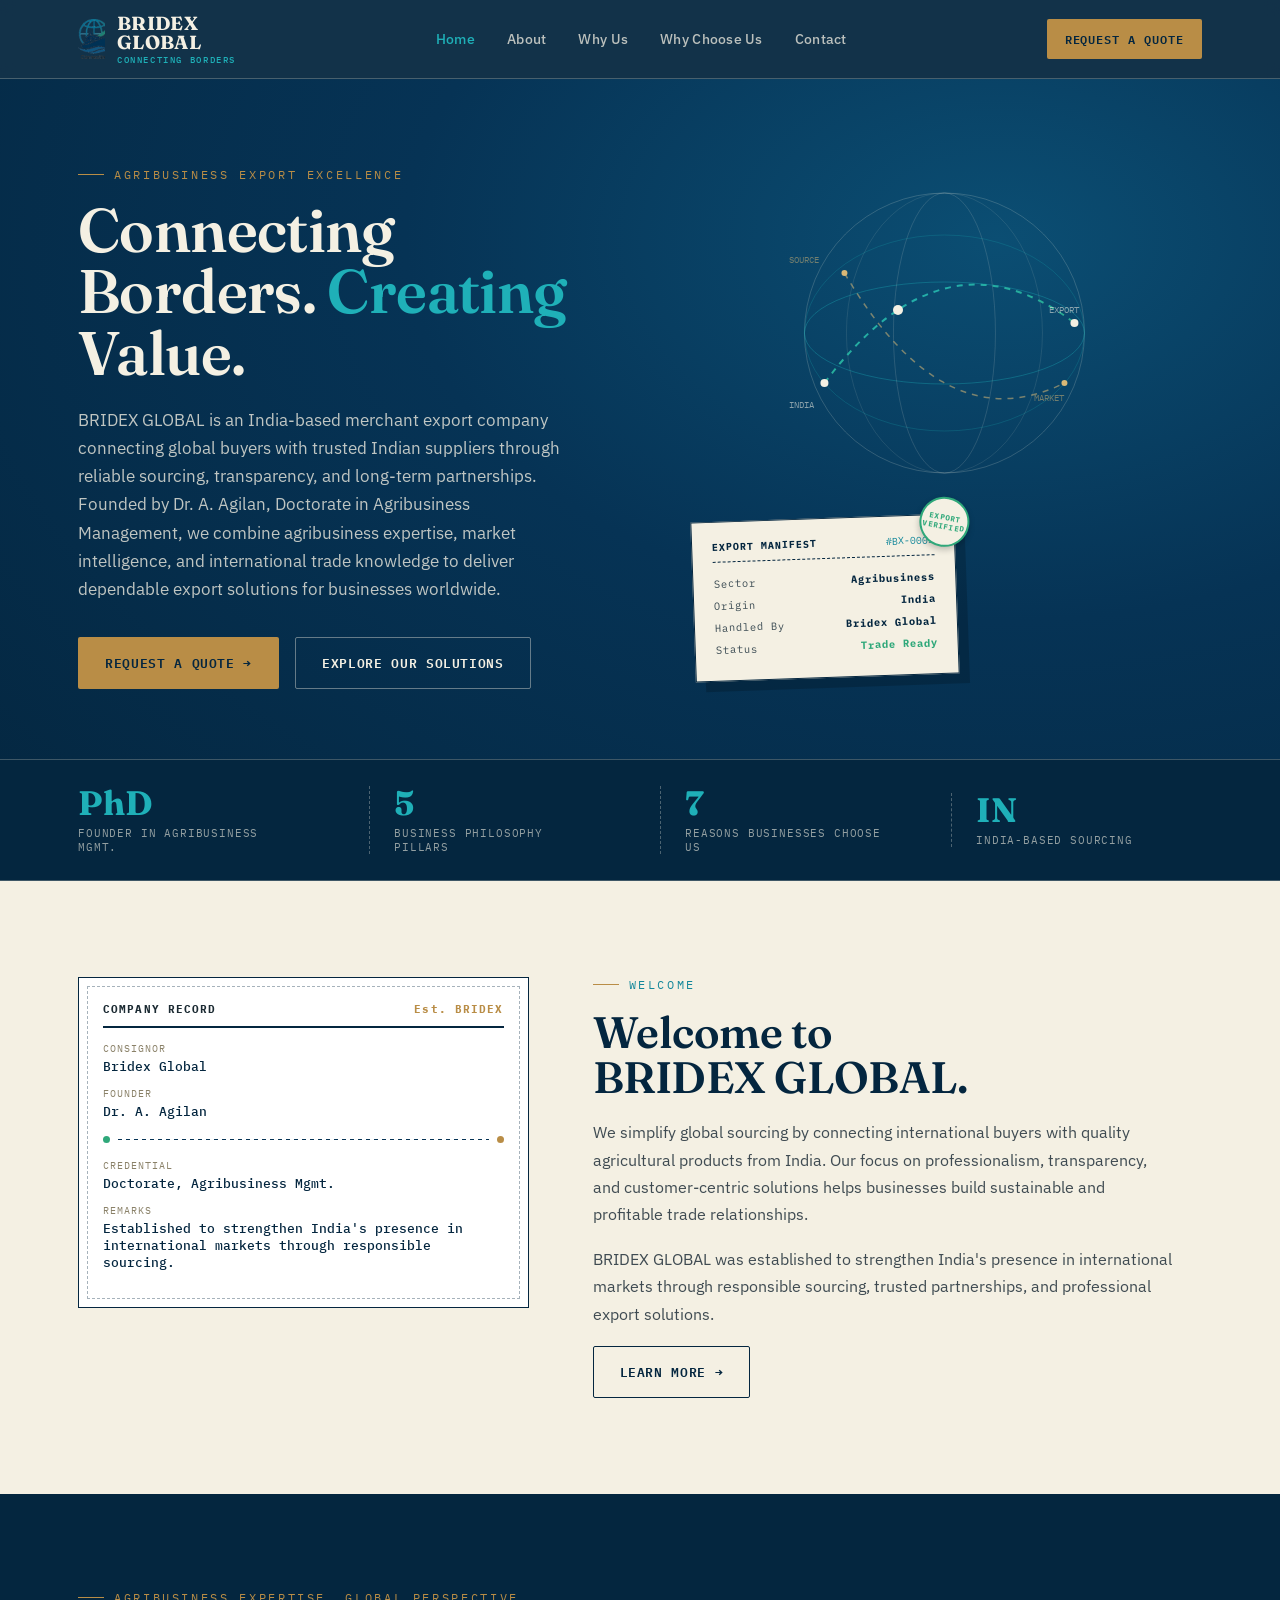
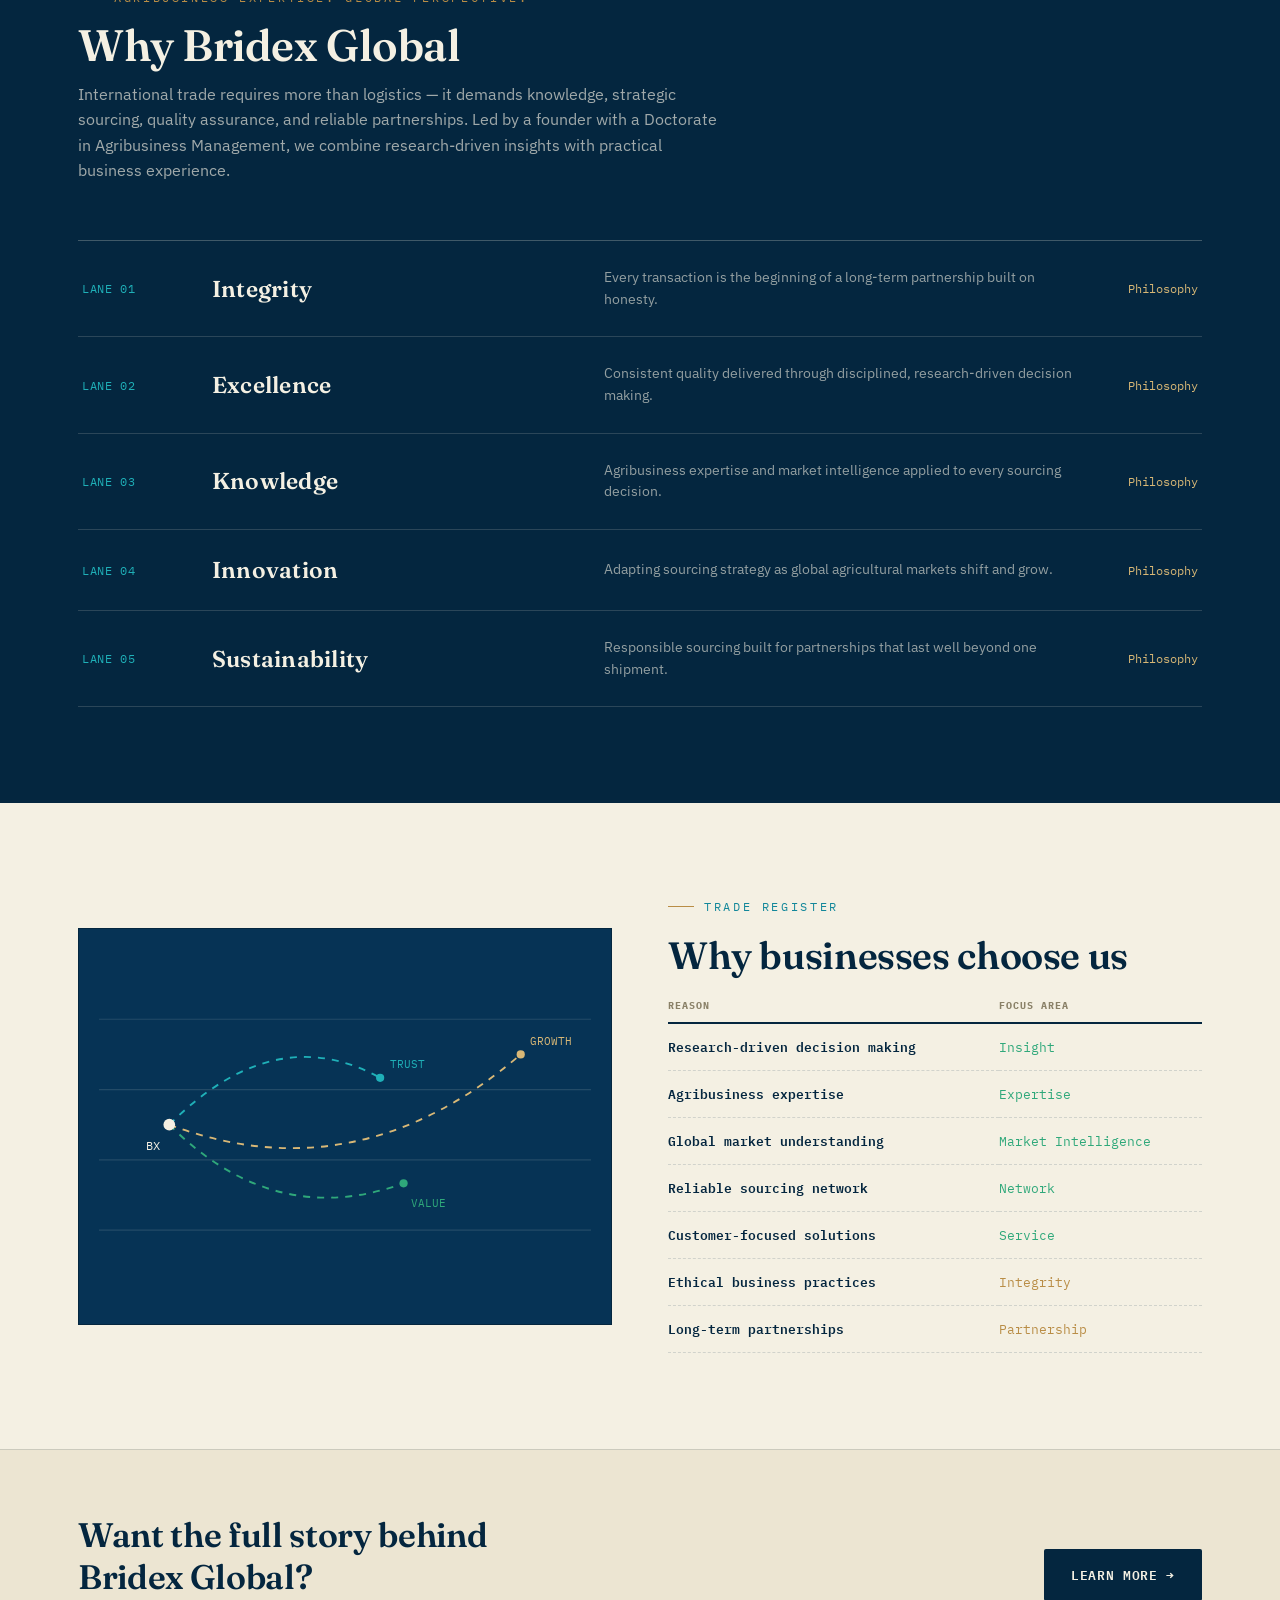
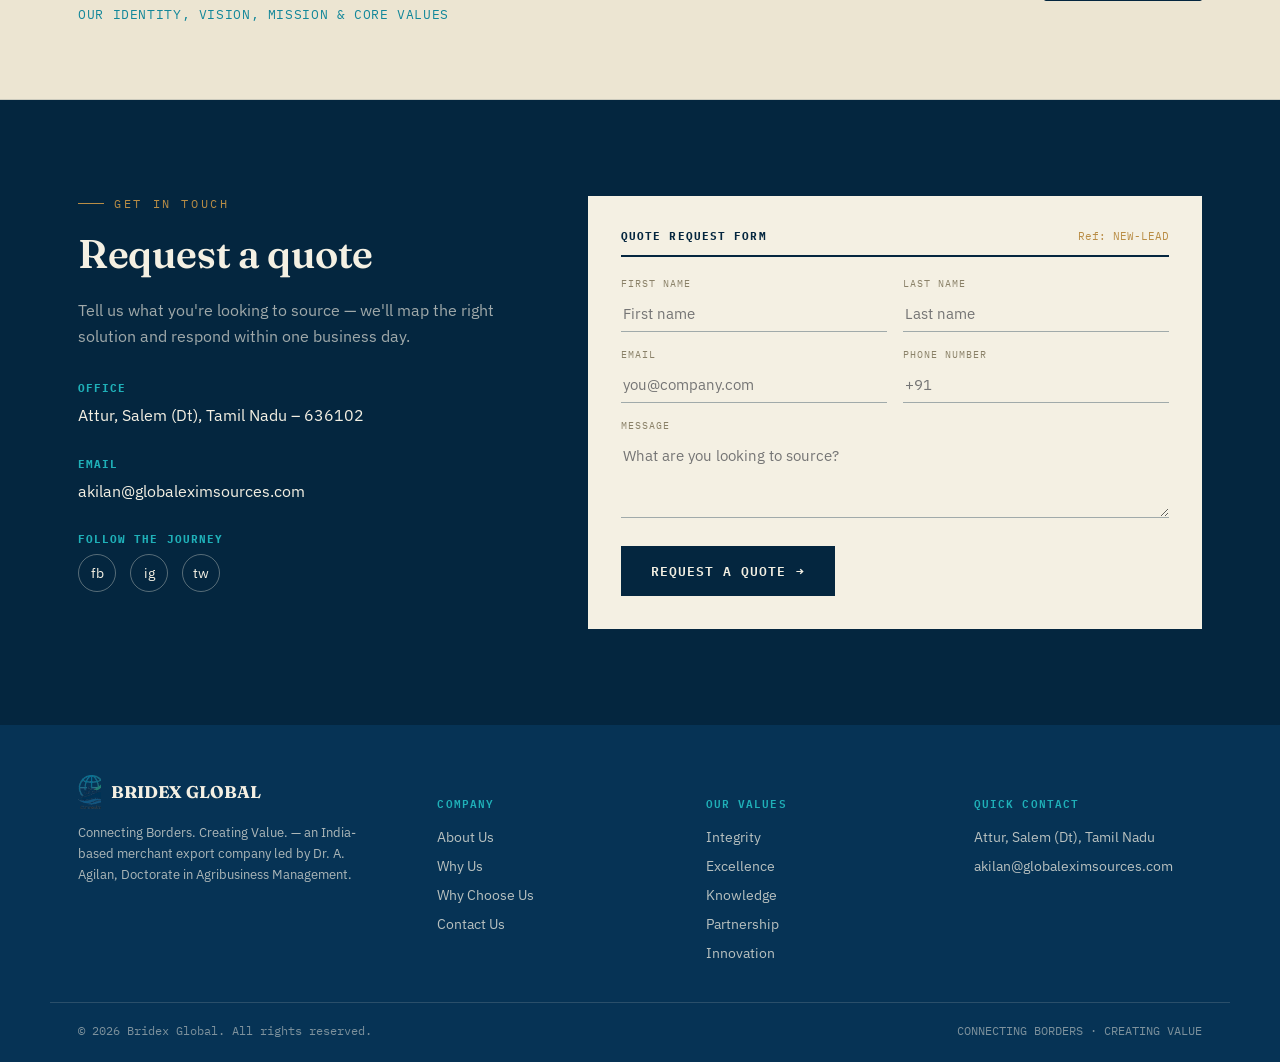
==== commit 564a23a9: "DocCOntent Updated" ====
--- a/index.html
+++ b/index.html
@@ -3,8 +3,8 @@
 <head>
 <meta charset="UTF-8">
 <meta name="viewport" content="width=device-width, initial-scale=1.0">
-<title>Global Exim Sources — Connecting India's Best to the World</title>
-<meta name="description" content="Global Exim Sources sources, sorts, packs and ships fruits, vegetables, processed foods, flour, sugar and rice from India, and imports plastic granules, PVC resin and industrial chemicals.">
+<title>Bridex Global — Connecting Borders. Creating Value.</title>
+<meta name="description" content="Bridex Global is an India-based merchant export company connecting global buyers with trusted Indian suppliers through reliable sourcing, transparency, and long-term partnerships. Founded by Dr. A. Agilan, Doctorate in Agribusiness Management.">
 <link rel="icon" type="image/svg+xml" href="favicon.svg">
 <link rel="preconnect" href="https://fonts.googleapis.com">
 <link rel="preconnect" href="https://fonts.gstatic.com" crossorigin>
@@ -16,17 +16,17 @@
 <header>
   <div class="nav">
     <a href="index.html" class="brand">
-      <span class="mark"><span>GE</span></span>
-      <span class="word">GLOBAL<br>EXIM SOURCES<span>Sourcing · Trading</span></span>
+      <img src="[data-uri]" alt="Bridex Global">
+      <span class="word">BRIDEX<br>GLOBAL<span>Connecting Borders</span></span>
     </a>
     <nav class="links">
       <a href="index.html" class="active">Home</a>
       <a href="about.html">About</a>
-      <a href="index.html#source">What We Source</a>
-      <a href="index.html#services">Services</a>
+      <a href="index.html#why">Why Us</a>
+      <a href="index.html#choose">Why Choose Us</a>
       <a href="index.html#contact">Contact</a>
     </nav>
-    <a href="index.html#contact" class="nav-cta">Get a Quote</a>
+    <a href="index.html#contact" class="nav-cta">Request a Quote</a>
     <button class="burger" aria-label="Open menu" onclick="document.querySelector('nav.links').classList.toggle('open')">
       <span></span><span></span><span></span>
     </button>
@@ -36,17 +36,17 @@
 <section class="hero" id="hero">
   <div class="wrap">
     <div class="reveal">
-      <div class="eyebrow">EXPORT · IMPORT · SOURCING</div>
-      <h1>Connecting<br>India's Best <span class="accent">to</span><br>the World.</h1>
-      <p class="lead">Global Exim Sources is the trading arm of Global Exim Institute, one of India's leading export-import training institutes. Backed by a nationwide network of producers, traders, CHAs and logistics providers, we export fruits, vegetables, processed foods, flour, sugar and rice — and import plastic granules, PVC resin and industrial chemicals.</p>
+      <div class="eyebrow">AGRIBUSINESS EXPORT EXCELLENCE</div>
+      <h1>Connecting<br>Borders. <span class="accent">Creating</span><br>Value.</h1>
+      <p class="lead">BRIDEX GLOBAL is an India-based merchant export company connecting global buyers with trusted Indian suppliers through reliable sourcing, transparency, and long-term partnerships. Founded by Dr. A. Agilan, Doctorate in Agribusiness Management, we combine agribusiness expertise, market intelligence, and international trade knowledge to deliver dependable export solutions for businesses worldwide.</p>
       <div class="btn-row">
         <a href="#contact" class="btn btn-primary">Request a Quote →</a>
-        <a href="about.html" class="btn btn-ghost">About Us</a>
+        <a href="#why" class="btn btn-ghost">Explore Our Solutions</a>
       </div>
     </div>
 
     <div class="hero-visual reveal" style="animation-delay:.15s">
-      <svg class="globe-svg" viewBox="0 0 420 500" xmlns="http://www.w3.org/2000/svg" role="img" aria-label="Animated globe showing sourcing routes">
+      <svg class="globe-svg" viewBox="0 0 420 500" xmlns="http://www.w3.org/2000/svg" role="img" aria-label="Animated globe showing export routes">
         <defs>
           <linearGradient id="arcGrad" x1="0%" y1="0%" x2="100%" y2="100%">
             <stop offset="0%" stop-color="#1fb0b8"/>
@@ -66,10 +66,10 @@
         <circle cx="340" cy="145" r="4" fill="#f4f0e3"/>
         <circle cx="110" cy="95" r="3" fill="#d9b876"/>
         <circle cx="330" cy="205" r="3" fill="#d9b876"/>
-        <text x="55" y="230" fill="rgba(244,240,227,0.55)" font-family="IBM Plex Mono" font-size="9">HYD, IN</text>
+        <text x="55" y="230" fill="rgba(244,240,227,0.55)" font-family="IBM Plex Mono" font-size="9">INDIA</text>
         <text x="315" y="135" fill="rgba(244,240,227,0.55)" font-family="IBM Plex Mono" font-size="9">EXPORT</text>
-        <text x="55" y="85" fill="rgba(217,184,118,0.5)" font-family="IBM Plex Mono" font-size="9">IMPORT</text>
-        <text x="300" y="223" fill="rgba(217,184,118,0.5)" font-family="IBM Plex Mono" font-size="9">SOURCE</text>
+        <text x="55" y="85" fill="rgba(217,184,118,0.5)" font-family="IBM Plex Mono" font-size="9">SOURCE</text>
+        <text x="300" y="223" fill="rgba(217,184,118,0.5)" font-family="IBM Plex Mono" font-size="9">MARKET</text>
         <g>
           <circle r="5" fill="#f4f0e3">
             <animateMotion dur="6s" repeatCount="indefinite" path="M 90 205 Q 210 45 340 145"/>
@@ -77,30 +77,70 @@
         </g>
       </svg>
       <div class="manifest-card">
-        <div class="mc-head"><b>SOURCING MANIFEST</b><span>#GES-0142</span></div>
-        <div class="mc-row"><span>Category</span><b>Fruits &amp; Veg.</b></div>
-        <div class="mc-row"><span>Origin</span><b>Pan-India</b></div>
-        <div class="mc-row"><span>Handled By</span><b>GES Network</b></div>
-        <div class="mc-row"><span>Status</span><b style="color:#2fa87a">Sorted &amp; Packed</b></div>
-        <div class="stamp">QUALITY<br>CHECKED</div>
+        <div class="mc-head"><b>EXPORT MANIFEST</b><span>#BX-0001</span></div>
+        <div class="mc-row"><span>Sector</span><b>Agribusiness</b></div>
+        <div class="mc-row"><span>Origin</span><b>India</b></div>
+        <div class="mc-row"><span>Handled By</span><b>Bridex Global</b></div>
+        <div class="mc-row"><span>Status</span><b style="color:#2fa87a">Trade Ready</b></div>
+        <div class="stamp">EXPORT<br>VERIFIED</div>
       </div>
     </div>
   </div>
 
   <div class="strip">
     <div class="wrap">
-      <div class="item"><div class="num">30+</div><div class="label">Years of Trade Expertise</div></div>
-      <div class="item"><div class="num">5</div><div class="label">Core Sourcing Categories</div></div>
-      <div class="item"><div class="num">2</div><div class="label">Sister Companies, One Network</div></div>
-      <div class="item"><div class="num">PAN-IN</div><div class="label">Producer &amp; Supplier Reach</div></div>
-    </div>
-  </div>
-</section>
-
-<section class="lanes" id="source">
+      <div class="item"><div class="num">PhD</div><div class="label">Founder in Agribusiness Mgmt.</div></div>
+      <div class="item"><div class="num">5</div><div class="label">Business Philosophy Pillars</div></div>
+      <div class="item"><div class="num">7</div><div class="label">Reasons Businesses Choose Us</div></div>
+      <div class="item"><div class="num">IN</div><div class="label">India-Based Sourcing</div></div>
+    </div>
+  </div>
+</section>
+
+<section class="about" id="welcome">
+  <div class="wrap">
+    <div class="waybill reveal">
+      <div class="wb-top"><b>COMPANY RECORD</b><b class="no">Est. BRIDEX</b></div>
+      <div class="field"><label>Consignor</label><div class="val">Bridex Global</div></div>
+      <div class="field"><label>Founder</label><div class="val">Dr. A. Agilan</div></div>
+      <div class="route-line"><span class="dot"></span><span class="dash"></span><span class="dot" style="background:var(--brass)"></span></div>
+      <div class="field"><label>Credential</label><div class="val">Doctorate, Agribusiness Mgmt.</div></div>
+      <div class="field"><label>Remarks</label><div class="val">Established to strengthen India's presence in international markets through responsible sourcing.</div></div>
+    </div>
+
+    <div class="about-copy reveal" style="animation-delay:.1s">
+      <div class="eyebrow" style="color:var(--teal)">WELCOME</div>
+      <h2>Welcome to<br>BRIDEX GLOBAL.</h2>
+      <p>We simplify global sourcing by connecting international buyers with quality agricultural products from India. Our focus on professionalism, transparency, and customer-centric solutions helps businesses build sustainable and profitable trade relationships.</p>
+      <p>BRIDEX GLOBAL was established to strengthen India's presence in international markets through responsible sourcing, trusted partnerships, and professional export solutions.</p>
+      <div class="btn-row">
+        <a href="about.html" class="btn btn-ghost" style="border-color:var(--navy-ink);color:var(--navy-ink);">Learn More →</a>
+      </div>
+    </div>
+  </div>
+</section>
+
+<section class="services" id="why">
+  <div class="wrap">
+    <div class="section-head reveal">
+      <div class="eyebrow">AGRIBUSINESS EXPERTISE. GLOBAL PERSPECTIVE.</div>
+      <h2>Why Bridex Global</h2>
+      <p>International trade requires more than logistics — it demands knowledge, strategic sourcing, quality assurance, and reliable partnerships. Led by a founder with a Doctorate in Agribusiness Management, we combine research-driven insights with practical business experience.</p>
+    </div>
+    <div class="ledger">
+      <div class="ledger-row"><div class="lane">LANE 01</div><h3>Integrity</h3><p>Every transaction is the beginning of a long-term partnership built on honesty.</p><div class="arrow">Philosophy</div></div>
+      <div class="ledger-row"><div class="lane">LANE 02</div><h3>Excellence</h3><p>Consistent quality delivered through disciplined, research-driven decision making.</p><div class="arrow">Philosophy</div></div>
+      <div class="ledger-row"><div class="lane">LANE 03</div><h3>Knowledge</h3><p>Agribusiness expertise and market intelligence applied to every sourcing decision.</p><div class="arrow">Philosophy</div></div>
+      <div class="ledger-row"><div class="lane">LANE 04</div><h3>Innovation</h3><p>Adapting sourcing strategy as global agricultural markets shift and grow.</p><div class="arrow">Philosophy</div></div>
+      <div class="ledger-row"><div class="lane">LANE 05</div><h3>Sustainability</h3><p>Responsible sourcing built for partnerships that last well beyond one shipment.</p><div class="arrow">Philosophy</div></div>
+    </div>
+  </div>
+</section>
+
+<section class="lanes" id="choose">
   <div class="wrap">
     <div class="lane-map reveal">
-      <svg viewBox="0 0 420 300" xmlns="http://www.w3.org/2000/svg" role="img" aria-label="Sourcing categories diagram">
+      <svg viewBox="0 0 420 300" xmlns="http://www.w3.org/2000/svg" role="img" aria-label="Diagram representing reasons businesses choose Bridex Global">
         <g stroke="rgba(244,240,227,0.12)" stroke-width="1">
           <line x1="0" y1="60" x2="420" y2="60"/><line x1="0" y1="120" x2="420" y2="120"/>
           <line x1="0" y1="180" x2="420" y2="180"/><line x1="0" y1="240" x2="420" y2="240"/>
@@ -112,54 +152,38 @@
         <circle cx="240" cy="110" r="3.5" fill="#1fb0b8"/>
         <circle cx="260" cy="200" r="3.5" fill="#2fa87a"/>
         <circle cx="360" cy="90" r="3.5" fill="#d9b876"/>
-        <text x="40" y="172" fill="#f4f0e3" font-family="IBM Plex Mono" font-size="10">GES</text>
-        <text x="248" y="102" fill="#1fb0b8" font-family="IBM Plex Mono" font-size="9">FOOD</text>
-        <text x="266" y="220" fill="#2fa87a" font-family="IBM Plex Mono" font-size="9">GRAIN</text>
-        <text x="368" y="82" fill="#d9b876" font-family="IBM Plex Mono" font-size="9">CHEM</text>
+        <text x="40" y="172" fill="#f4f0e3" font-family="IBM Plex Mono" font-size="10">BX</text>
+        <text x="248" y="102" fill="#1fb0b8" font-family="IBM Plex Mono" font-size="9">TRUST</text>
+        <text x="266" y="220" fill="#2fa87a" font-family="IBM Plex Mono" font-size="9">VALUE</text>
+        <text x="368" y="82" fill="#d9b876" font-family="IBM Plex Mono" font-size="9">GROWTH</text>
       </svg>
     </div>
     <div class="reveal" style="animation-delay:.1s">
       <div class="eyebrow" style="color:var(--teal)">TRADE REGISTER</div>
-      <h2 style="font-size:clamp(28px,3.2vw,38px);margin-bottom:20px;">What we source</h2>
+      <h2 style="font-size:clamp(28px,3.2vw,38px);margin-bottom:20px;">Why businesses choose us</h2>
       <table class="schedule">
-        <thead><tr><th>Category</th><th>Commodity</th><th>Trade Type</th></tr></thead>
+        <thead><tr><th>Reason</th><th>Focus Area</th></tr></thead>
         <tbody>
-          <tr><td class="port">Fresh Produce</td><td>Fruits &amp; Vegetables</td><td class="status">Export</td></tr>
-          <tr><td class="port">Processed Foods</td><td>Flour &amp; Processed Foods</td><td class="status">Export</td></tr>
-          <tr><td class="port">Staples</td><td>Sugar &amp; Rice</td><td class="status">Export</td></tr>
-          <tr><td class="port">Spices</td><td>Spice Range</td><td class="status">Export</td></tr>
-          <tr><td class="port">Industrial</td><td>Plastic Granules &amp; PVC Resin</td><td class="status import">Import</td></tr>
-          <tr><td class="port">Industrial</td><td>Industrial Chemicals</td><td class="status import">Import</td></tr>
+          <tr><td class="port">Research-driven decision making</td><td class="status">Insight</td></tr>
+          <tr><td class="port">Agribusiness expertise</td><td class="status">Expertise</td></tr>
+          <tr><td class="port">Global market understanding</td><td class="status">Market Intelligence</td></tr>
+          <tr><td class="port">Reliable sourcing network</td><td class="status">Network</td></tr>
+          <tr><td class="port">Customer-focused solutions</td><td class="status">Service</td></tr>
+          <tr><td class="port">Ethical business practices</td><td class="status import">Integrity</td></tr>
+          <tr><td class="port">Long-term partnerships</td><td class="status import">Partnership</td></tr>
         </tbody>
       </table>
     </div>
   </div>
 </section>
 
-<section class="services" id="services">
-  <div class="wrap">
-    <div class="section-head reveal">
-      <div class="eyebrow">SERVICE MANIFEST</div>
-      <h2>How we support the trade</h2>
-      <p>Five services covering the full path from finding the right supplier to clearing the right border.</p>
-    </div>
-    <div class="ledger">
-      <div class="ledger-row"><div class="lane">LANE 01</div><h3>B2B Sourcing</h3><p>Matching international buyers with vetted Indian producers across our sourcing categories.</p><div class="arrow">Details →</div></div>
-      <div class="ledger-row"><div class="lane">LANE 02</div><h3>Custom House Agents</h3><p>Licensed CHA support to keep export and import documentation moving without delay.</p><div class="arrow">Details →</div></div>
-      <div class="ledger-row"><div class="lane">LANE 03</div><h3>Logistics — Air &amp; Land</h3><p>Freight coordination across air and land legs, planned around shipping line schedules.</p><div class="arrow">Details →</div></div>
-      <div class="ledger-row"><div class="lane">LANE 04</div><h3>Pack Houses &amp; Cold Storages</h3><p>Temperature-controlled storage and pack-house handling to protect quality before dispatch.</p><div class="arrow">Details →</div></div>
-      <div class="ledger-row"><div class="lane">LANE 05</div><h3>Export-Import Consultation</h3><p>Guidance for businesses entering export-import trade, drawn from our institute's training roots.</p><div class="arrow">Details →</div></div>
-    </div>
-  </div>
-</section>
-
 <div class="cta-band">
   <div class="wrap">
     <div>
-      <h2>Want the full story behind Global Exim Sources?</h2>
-      <p>MEET THE TEAM, OUR PROCESS &amp; 30+ YEARS OF TRADE EXPERTISE</p>
-    </div>
-    <a href="about.html" class="btn btn-primary" style="background:var(--navy-ink);color:var(--paper);">Read About Us →</a>
+      <h2>Want the full story behind Bridex Global?</h2>
+      <p>OUR IDENTITY, VISION, MISSION &amp; CORE VALUES</p>
+    </div>
+    <a href="about.html" class="btn btn-primary" style="background:var(--navy-ink);color:var(--paper);">Learn More →</a>
   </div>
 </div>
 
@@ -167,11 +191,11 @@
   <div class="wrap">
     <div class="reveal">
       <div class="eyebrow">GET IN TOUCH</div>
-      <h2 style="color:var(--paper);font-size:clamp(28px,3.4vw,40px);margin-bottom:20px;">Join hands to grow together</h2>
-      <p style="color:rgba(244,240,227,0.65);font-size:15.5px;line-height:1.65;max-width:420px;margin-bottom:32px;">Tell us what you're sourcing or shipping — our team will map the right category and service lane for you.</p>
+      <h2 style="color:var(--paper);font-size:clamp(28px,3.4vw,40px);margin-bottom:20px;">Request a quote</h2>
+      <p style="color:rgba(244,240,227,0.65);font-size:15.5px;line-height:1.65;max-width:420px;margin-bottom:32px;">Tell us what you're looking to source — we'll map the right solution and respond within one business day.</p>
 
       <div class="contact-info">
-        <div class="ci-block"><b>Office</b><div>Attur,Salem(Dt), TamilNadu – 636102</div></div>
+        <div class="ci-block"><b>Office</b><div>Attur, Salem (Dt), Tamil Nadu – 636102</div></div>
         <div class="ci-block"><b>Email</b><div>akilan@globaleximsources.com</div></div>
         <div class="ci-block">
           <b>Follow the Journey</b>
@@ -194,8 +218,8 @@
         <div class="field-group"><label>Email</label><input type="email" required placeholder="you@company.com"></div>
         <div class="field-group"><label>Phone Number</label><input type="tel" placeholder="+91"></div>
       </div>
-      <div class="field-group"><label>Message</label><textarea placeholder="What are you looking to source or ship?"></textarea></div>
-      <button type="submit" class="submit-btn">Get a Quote Now →</button>
+      <div class="field-group"><label>Message</label><textarea placeholder="What are you looking to source?"></textarea></div>
+      <button type="submit" class="submit-btn">Request a Quote →</button>
     </form>
   </div>
 </section>
@@ -203,25 +227,25 @@
 <footer>
   <div class="wrap">
     <div>
-      <div class="foot-brand"><span class="mark"></span><span>GLOBAL EXIM SOURCES</span></div>
-      <p class="tag">Connecting India's best to the world — sourcing, sorting, packing and shipping, backed by 30+ years of export-import expertise.</p>
+      <div class="foot-brand"><img src="[data-uri]" alt="Bridex Global"><span>BRIDEX GLOBAL</span></div>
+      <p class="tag">Connecting Borders. Creating Value. — an India-based merchant export company led by Dr. A. Agilan, Doctorate in Agribusiness Management.</p>
     </div>
     <div>
       <h5>Company</h5>
-      <ul><li><a href="about.html">About Us</a></li><li><a href="index.html#source">What We Source</a></li><li><a href="index.html#services">Services</a></li><li><a href="index.html#contact">Contact Us</a></li></ul>
-    </div>
-    <div>
-      <h5>Services</h5>
-      <ul><li><a href="index.html#services">Vegetables</a></li><li><a href="index.html#services">Fruits</a></li><li><a href="index.html#services">Flour &amp; Processed Foods</a></li><li><a href="index.html#services">Spices</a></li><li><a href="index.html#services">Chemicals</a></li></ul>
+      <ul><li><a href="about.html">About Us</a></li><li><a href="index.html#why">Why Us</a></li><li><a href="index.html#choose">Why Choose Us</a></li><li><a href="index.html#contact">Contact Us</a></li></ul>
+    </div>
+    <div>
+      <h5>Our Values</h5>
+      <ul><li><a href="about.html#values">Integrity</a></li><li><a href="about.html#values">Excellence</a></li><li><a href="about.html#values">Knowledge</a></li><li><a href="about.html#values">Partnership</a></li><li><a href="about.html#values">Innovation</a></li></ul>
     </div>
     <div>
       <h5>Quick Contact</h5>
-      <ul><li><a href="index.html#contact">Attur, Salem(dDt), TamilNadu</a></li><li><a href="index.html#contact">akilan@globaleximsources.com</a></li></ul>
+      <ul><li><a href="index.html#contact">Attur, Salem (Dt), Tamil Nadu</a></li><li><a href="index.html#contact">akilan@globaleximsources.com</a></li></ul>
     </div>
   </div>
   <div class="foot-bottom">
-    <span>© 2026 Global Exim Sources. All rights reserved.</span>
-    <span>SOURCING · SORTING · PACKING · DELIVERY</span>
+    <span>© 2026 Bridex Global. All rights reserved.</span>
+    <span>CONNECTING BORDERS · CREATING VALUE</span>
   </div>
 </footer>
 
--- a/style.css
+++ b/style.css
@@ -64,6 +64,7 @@
   gap:24px;
 }
 .brand{display:flex;align-items:center;gap:12px;color:var(--paper);}
+.brand img{height:40px;width:auto;flex:none;display:block;}
 .brand .mark{
   width:38px;height:38px;border-radius:50%;flex:none;
   background:conic-gradient(from 200deg, var(--teal-bright), var(--sea-green), var(--teal-bright));
@@ -267,6 +268,38 @@
 .value-list li b{display:block;font-family:'Fraunces';font-size:17px;color:var(--navy-ink);margin-bottom:4px;}
 .value-list li span{font-size:13.5px;color:#5b6870;line-height:1.5;}
 
+/* ================= COMMITMENT CHECKLIST ================= */
+.commit-list{
+  list-style:none;margin:0;padding:0;
+  display:grid;grid-template-columns:1fr 1fr;gap:14px 28px;
+}
+.commit-list li{
+  display:flex;align-items:center;gap:10px;
+  font-family:'IBM Plex Mono';font-size:13.5px;color:var(--navy-ink);
+  padding-bottom:10px;border-bottom:1px dashed var(--line);
+}
+.commit-list li::before{
+  content:"✓";flex:none;width:20px;height:20px;border-radius:50%;
+  background:var(--sea-green);color:var(--paper);
+  display:flex;align-items:center;justify-content:center;font-size:11px;font-weight:700;
+}
+
+/* ================= VISION / MISSION SPLIT ================= */
+.split-cards{display:grid;grid-template-columns:1fr 1fr;gap:2px;background:var(--navy-ink);}
+.split-card{background:var(--paper);padding:36px 34px;}
+.split-card.dark{background:var(--navy-ink);color:var(--paper);}
+.split-card .eyebrow{margin-bottom:14px;}
+.split-card h3{font-size:24px;margin-bottom:14px;color:var(--navy-ink);}
+.split-card.dark h3{color:var(--paper);}
+.split-card p{font-size:15px;line-height:1.7;color:#3f4b52;margin:0 0 14px;}
+.split-card.dark p{color:rgba(244,240,227,0.75);}
+.split-card ul{list-style:none;margin:0;padding:0;display:flex;flex-direction:column;gap:8px;}
+.split-card ul li{
+  font-family:'IBM Plex Mono';font-size:12.5px;padding-left:16px;position:relative;color:#3f4b52;
+}
+.split-card.dark ul li{color:rgba(244,240,227,0.75);}
+.split-card ul li::before{content:"—";position:absolute;left:0;color:var(--brass);}
+
 /* ================= SOURCING TABLE ================= */
 .lanes{background:var(--paper);}
 .lanes .wrap{display:grid;grid-template-columns:1fr 1fr;gap:56px;align-items:center;}
@@ -310,6 +343,7 @@
 /* ================= PROCESS / WHY (stamps) ================= */
 .why{background:var(--paper-2);}
 .stamp-grid{display:grid;grid-template-columns:repeat(4,1fr);gap:2px;background:var(--navy-ink);}
+.stamp-grid.cols-3{grid-template-columns:repeat(3,1fr);}
 .stamp-card{
   background:var(--paper-2);padding:34px 26px;min-height:180px;
   display:flex;flex-direction:column;gap:14px;
@@ -436,6 +470,7 @@
 footer{background:var(--navy);color:rgba(244,240,227,0.7);padding:50px 0 24px;}
 footer .wrap{display:grid;grid-template-columns:1.4fr 1fr 1fr 1fr;gap:40px;}
 .foot-brand{display:flex;align-items:center;gap:10px;margin-bottom:14px;}
+.foot-brand img{height:34px;width:auto;flex:none;display:block;}
 .foot-brand .mark{
   width:32px;height:32px;border-radius:50%;flex:none;
   background:conic-gradient(from 200deg, var(--teal-bright), var(--sea-green), var(--teal-bright));
@@ -509,10 +544,13 @@
   .ledger-row .arrow{grid-area:arrow;justify-self:start;}
   .lanes .wrap{grid-template-columns:1fr;}
   .stamp-grid{grid-template-columns:1fr 1fr;}
+  .stamp-grid.cols-3{grid-template-columns:1fr 1fr;}
   .leader .wrap{grid-template-columns:1fr;}
   .testi-grid{grid-template-columns:1fr;}
   .contact .wrap{grid-template-columns:1fr;}
   .grid-2{grid-template-columns:1fr;}
+  .commit-list{grid-template-columns:1fr;}
+  .split-cards{grid-template-columns:1fr;}
   footer .wrap{grid-template-columns:1fr 1fr;}
   .cta-band .wrap{flex-direction:column;align-items:flex-start;}
 }
@@ -521,5 +559,6 @@
   .strip .item{border-left:none;padding-left:0;border-top:1px dashed rgba(244,240,227,0.3);padding-top:16px;}
   .strip .item:first-child{border-top:none;padding-top:0;}
   .stamp-grid{grid-template-columns:1fr;}
+  .stamp-grid.cols-3{grid-template-columns:1fr;}
   footer .wrap{grid-template-columns:1fr;}
 }
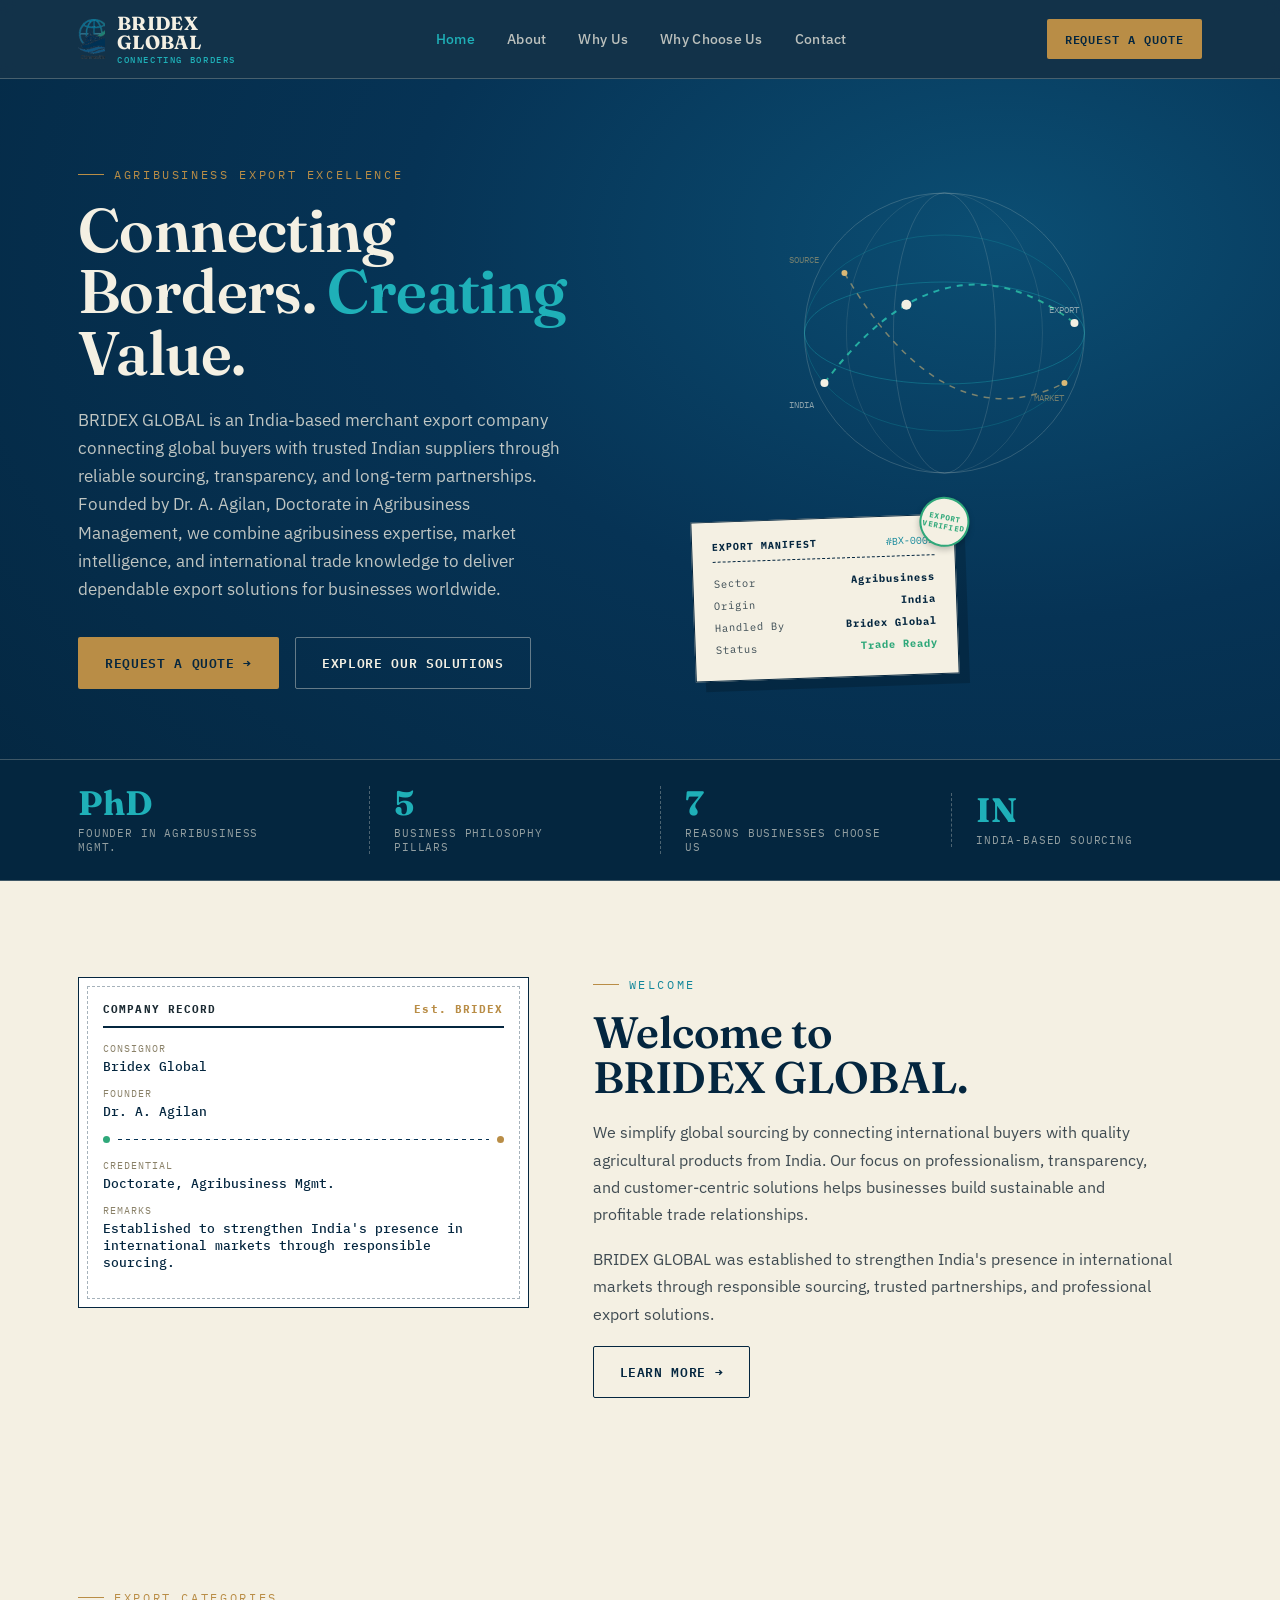
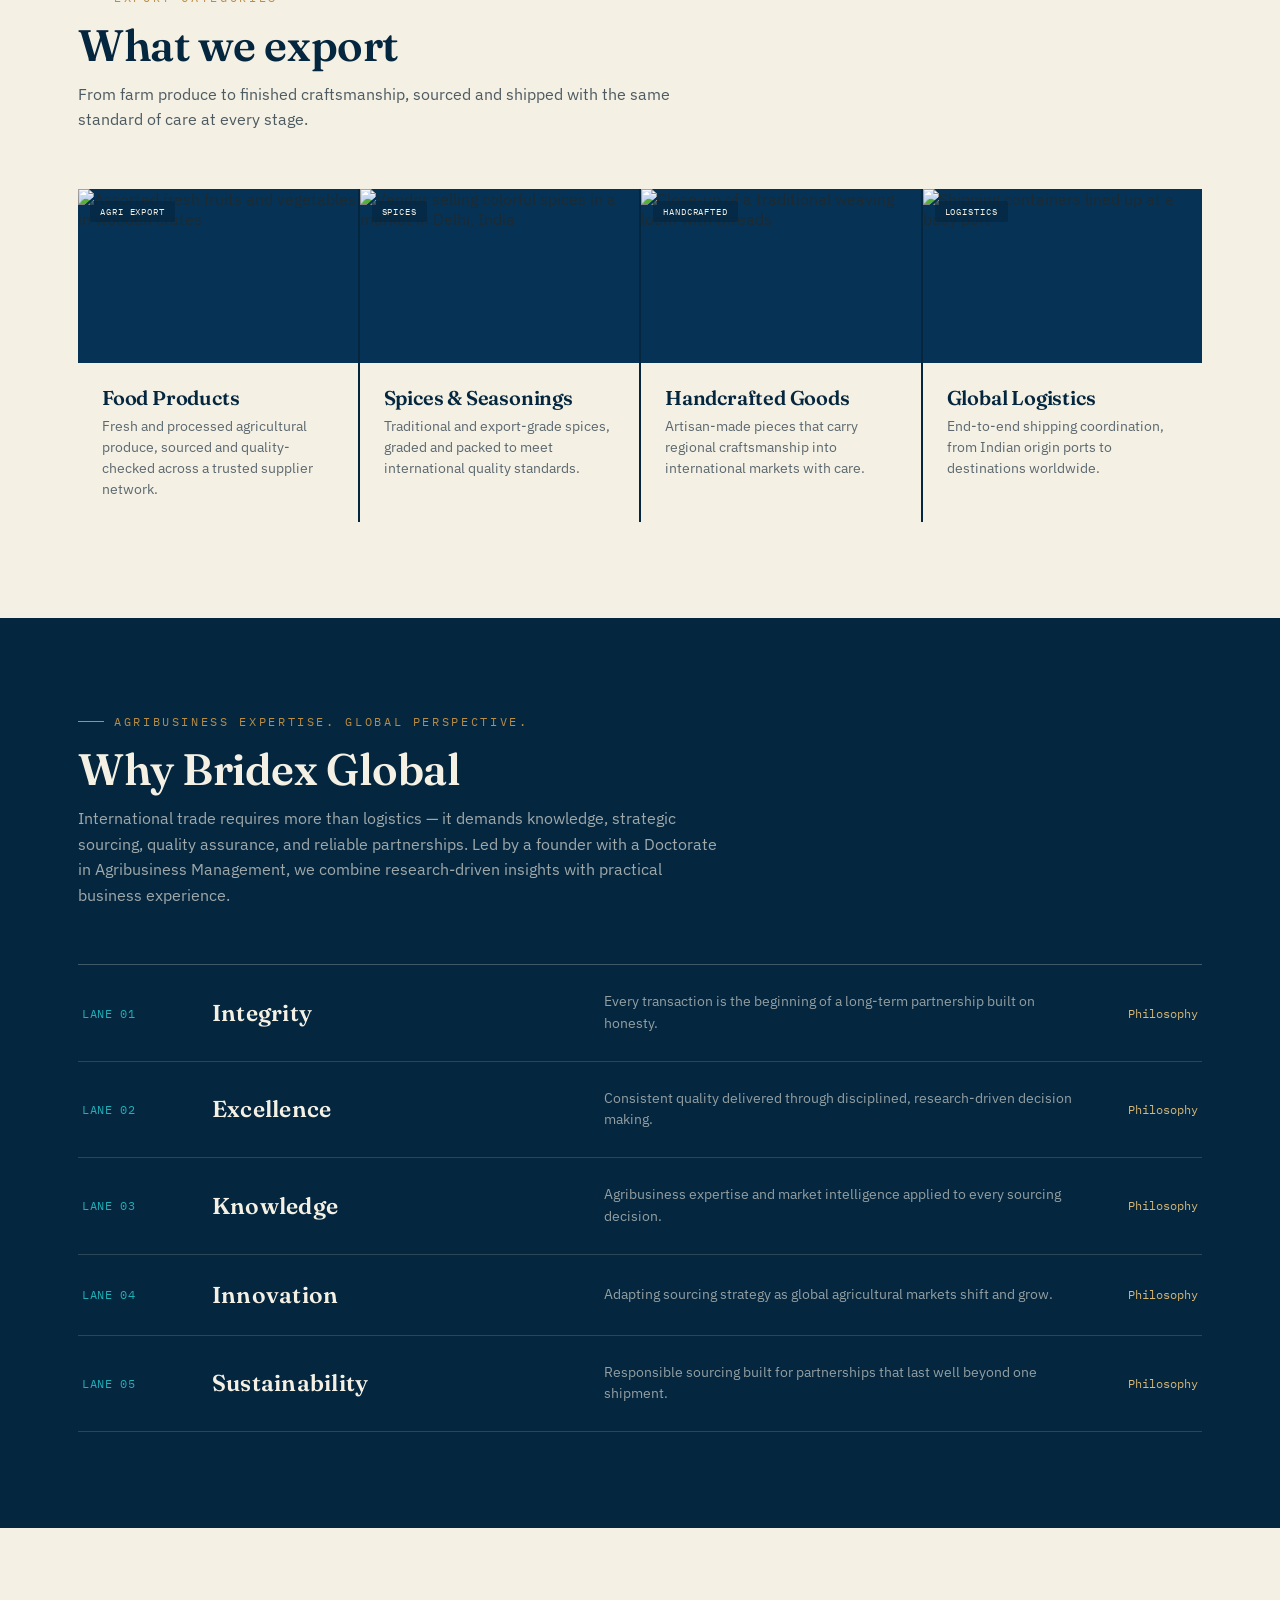
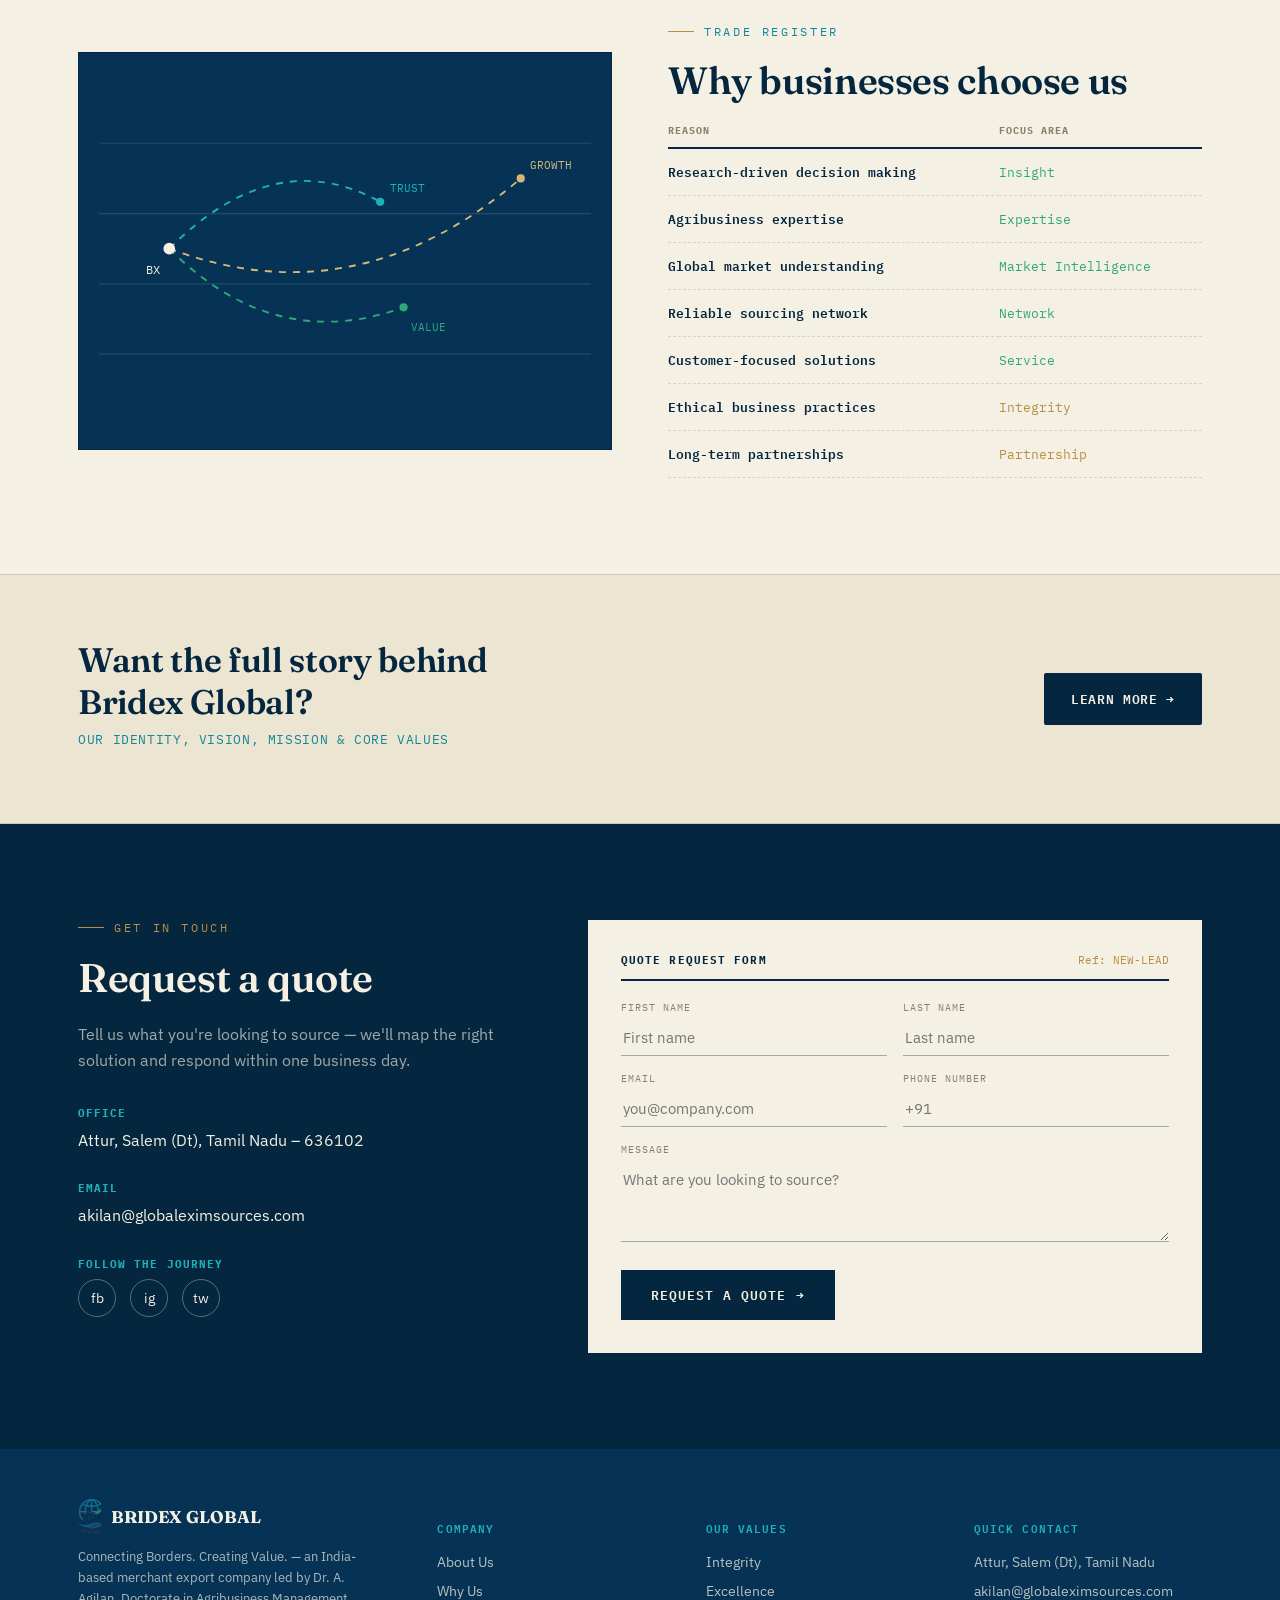
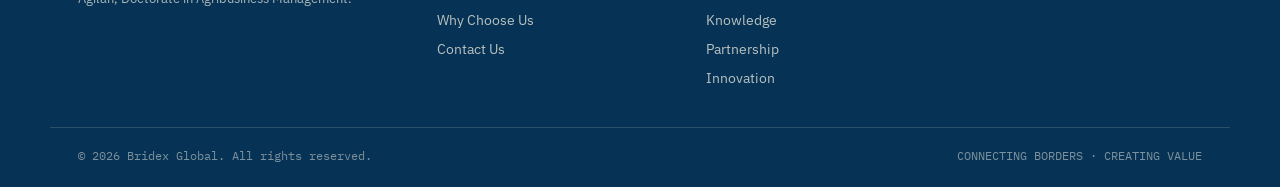
==== commit 641a48a1: "ImageAdded" ====
--- a/index.html
+++ b/index.html
@@ -120,6 +120,58 @@
   </div>
 </section>
 
+<section class="showcase" id="export">
+  <div class="wrap">
+    <div class="section-head reveal">
+      <div class="eyebrow">EXPORT CATEGORIES</div>
+      <h2>What we export</h2>
+      <p>From farm produce to finished craftsmanship, sourced and shipped with the same standard of care at every stage.</p>
+    </div>
+    <div class="showcase-grid reveal" style="animation-delay:.1s">
+      <div class="showcase-card">
+        <div class="img-wrap">
+          <span class="tag">AGRI EXPORT</span>
+          <img src="https://images.unsplash.com/photo-1505576729450-2efc7c926227?fm=jpg&amp;q=80&amp;w=1200&amp;auto=format&amp;fit=crop" alt="Assorted fresh fruits and vegetables in wooden crates" loading="lazy">
+        </div>
+        <div class="cap">
+          <h4>Food Products</h4>
+          <p>Fresh and processed agricultural produce, sourced and quality-checked across a trusted supplier network.</p>
+        </div>
+      </div>
+      <div class="showcase-card">
+        <div class="img-wrap">
+          <span class="tag">SPICES</span>
+          <img src="https://images.unsplash.com/photo-1775433205046-86e060feff06?fm=jpg&amp;q=80&amp;w=1200&amp;auto=format&amp;fit=crop" alt="Vendor selling colorful spices in a market in Delhi, India" loading="lazy">
+        </div>
+        <div class="cap">
+          <h4>Spices &amp; Seasonings</h4>
+          <p>Traditional and export-grade spices, graded and packed to meet international quality standards.</p>
+        </div>
+      </div>
+      <div class="showcase-card">
+        <div class="img-wrap">
+          <span class="tag">HANDCRAFTED</span>
+          <img src="https://images.unsplash.com/photo-1760328715296-9714daa8a737?fm=jpg&amp;q=80&amp;w=1200&amp;auto=format&amp;fit=crop" alt="Close-up of a traditional weaving loom with threads" loading="lazy">
+        </div>
+        <div class="cap">
+          <h4>Handcrafted Goods</h4>
+          <p>Artisan-made pieces that carry regional craftsmanship into international markets with care.</p>
+        </div>
+      </div>
+      <div class="showcase-card">
+        <div class="img-wrap">
+          <span class="tag">LOGISTICS</span>
+          <img src="https://images.unsplash.com/photo-1758146296671-0e46a91739a8?fm=jpg&amp;q=80&amp;w=1200&amp;auto=format&amp;fit=crop" alt="Shipping containers lined up at a busy port" loading="lazy">
+        </div>
+        <div class="cap">
+          <h4>Global Logistics</h4>
+          <p>End-to-end shipping coordination, from Indian origin ports to destinations worldwide.</p>
+        </div>
+      </div>
+    </div>
+  </div>
+</section>
+
 <section class="services" id="why">
   <div class="wrap">
     <div class="section-head reveal">
--- a/style.css
+++ b/style.css
@@ -267,6 +267,60 @@
 }
 .value-list li b{display:block;font-family:'Fraunces';font-size:17px;color:var(--navy-ink);margin-bottom:4px;}
 .value-list li span{font-size:13.5px;color:#5b6870;line-height:1.5;}
+
+/* ================= SHOWCASE (export categories) ================= */
+.showcase{background:var(--paper);}
+.showcase-grid{display:grid;grid-template-columns:repeat(4,1fr);gap:2px;background:var(--navy-ink);margin-top:8px;}
+.showcase-card{background:var(--paper);}
+.showcase-card .img-wrap{
+  width:100%;aspect-ratio:16/10;background:var(--navy);
+  display:flex;align-items:center;justify-content:center;position:relative;overflow:hidden;
+}
+.showcase-card .img-wrap img{width:100%;height:100%;object-fit:cover;display:block;}
+.showcase-card .img-wrap svg{width:62%;height:62%;}
+.showcase-card .img-wrap .tag{
+  position:absolute;top:12px;left:12px;font-family:'IBM Plex Mono';font-size:9px;
+  letter-spacing:0.1em;text-transform:uppercase;color:var(--paper);
+  background:rgba(4,38,63,0.65);padding:5px 10px;border-radius:2px;z-index:1;
+}
+.showcase-card .cap{padding:22px 24px;}
+.showcase-card .cap h4{font-size:20px;margin-bottom:6px;color:var(--navy-ink);}
+.showcase-card .cap p{font-size:13.5px;color:#5b6870;line-height:1.55;margin:0;}
+
+/* ================= OFFICE BANNER ================= */
+.office-banner{display:grid;grid-template-columns:1.15fr 0.85fr;gap:2px;background:var(--navy-ink);margin-top:8px;}
+.office-banner .img-wrap{
+  width:100%;min-height:280px;background:var(--navy);
+  display:flex;align-items:center;justify-content:center;position:relative;
+}
+.office-banner .img-wrap svg{width:78%;height:78%;}
+.office-banner .img-wrap .tag{
+  position:absolute;top:16px;left:16px;font-family:'IBM Plex Mono';font-size:9px;
+  letter-spacing:0.1em;text-transform:uppercase;color:rgba(244,240,227,0.5);
+}
+.office-banner .info{background:var(--paper);padding:32px 30px;display:flex;flex-direction:column;justify-content:center;}
+.office-banner .info h3{font-size:22px;margin-bottom:12px;color:var(--navy-ink);}
+.office-banner .info p{font-size:14px;line-height:1.65;color:#3f4b52;margin:0 0 16px;}
+.office-banner .info .addr{
+  font-family:'IBM Plex Mono';font-size:12.5px;color:var(--navy-ink);
+  border-top:1px dashed var(--line);padding-top:14px;line-height:1.7;
+}
+
+/* ================= CEO PLACEHOLDER PHOTO ================= */
+.ceo-photo{
+  width:150px;aspect-ratio:3/4;border-radius:3px;
+  background:linear-gradient(160deg, var(--navy) 0%, var(--navy-ink) 100%);
+  border:1px solid rgba(244,240,227,0.22);
+  display:flex;align-items:center;justify-content:center;
+  position:relative;margin-bottom:18px;overflow:hidden;
+}
+.ceo-photo svg{width:56%;height:56%;color:rgba(244,240,227,0.38);}
+.ceo-photo .tag{
+  position:absolute;bottom:0;left:0;right:0;padding:6px 0;
+  background:rgba(4,38,63,0.75);
+  font-family:'IBM Plex Mono';font-size:7.5px;letter-spacing:0.08em;text-transform:uppercase;
+  color:rgba(244,240,227,0.6);text-align:center;
+}
 
 /* ================= COMMITMENT CHECKLIST ================= */
 .commit-list{
@@ -551,6 +605,9 @@
   .grid-2{grid-template-columns:1fr;}
   .commit-list{grid-template-columns:1fr;}
   .split-cards{grid-template-columns:1fr;}
+  .showcase-grid{grid-template-columns:1fr 1fr;}
+  .office-banner{grid-template-columns:1fr;}
+  .office-banner .img-wrap{min-height:200px;}
   footer .wrap{grid-template-columns:1fr 1fr;}
   .cta-band .wrap{flex-direction:column;align-items:flex-start;}
 }
@@ -560,5 +617,6 @@
   .strip .item:first-child{border-top:none;padding-top:0;}
   .stamp-grid{grid-template-columns:1fr;}
   .stamp-grid.cols-3{grid-template-columns:1fr;}
+  .showcase-grid{grid-template-columns:1fr;}
   footer .wrap{grid-template-columns:1fr;}
 }
